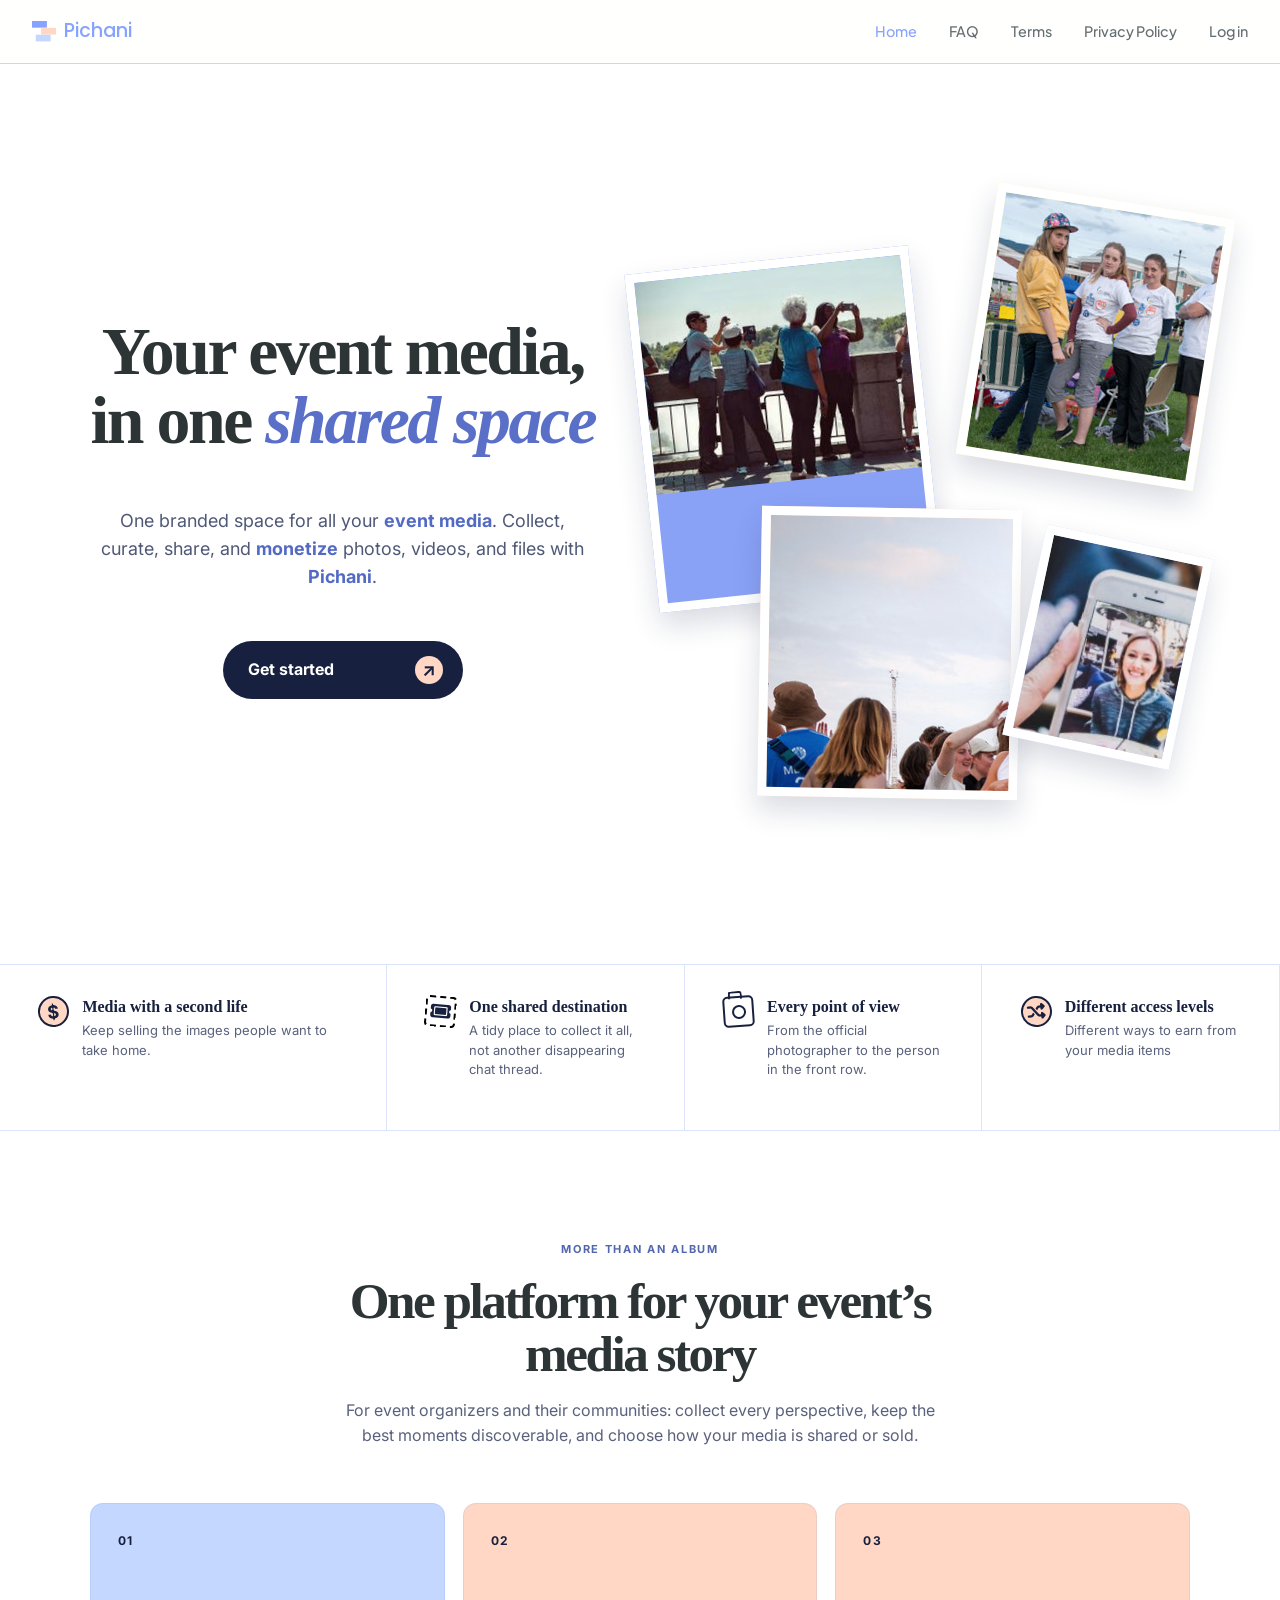
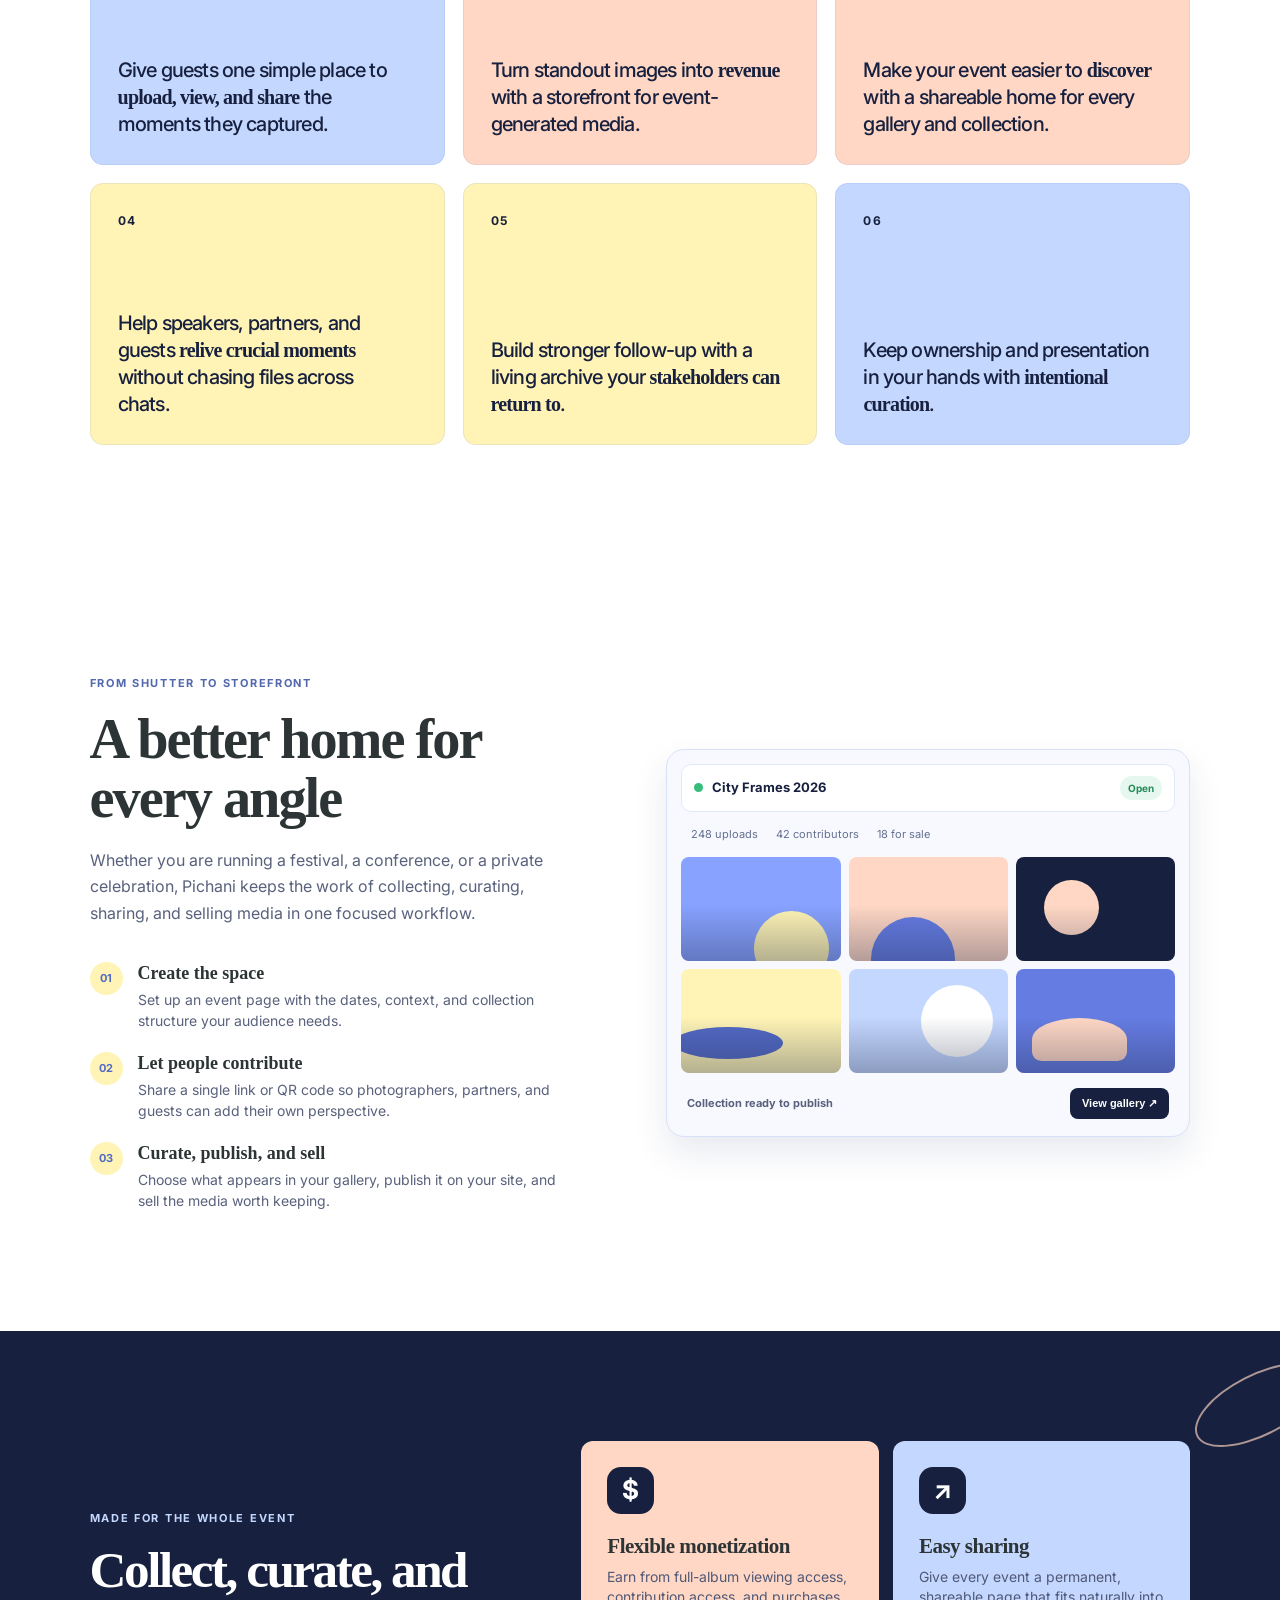
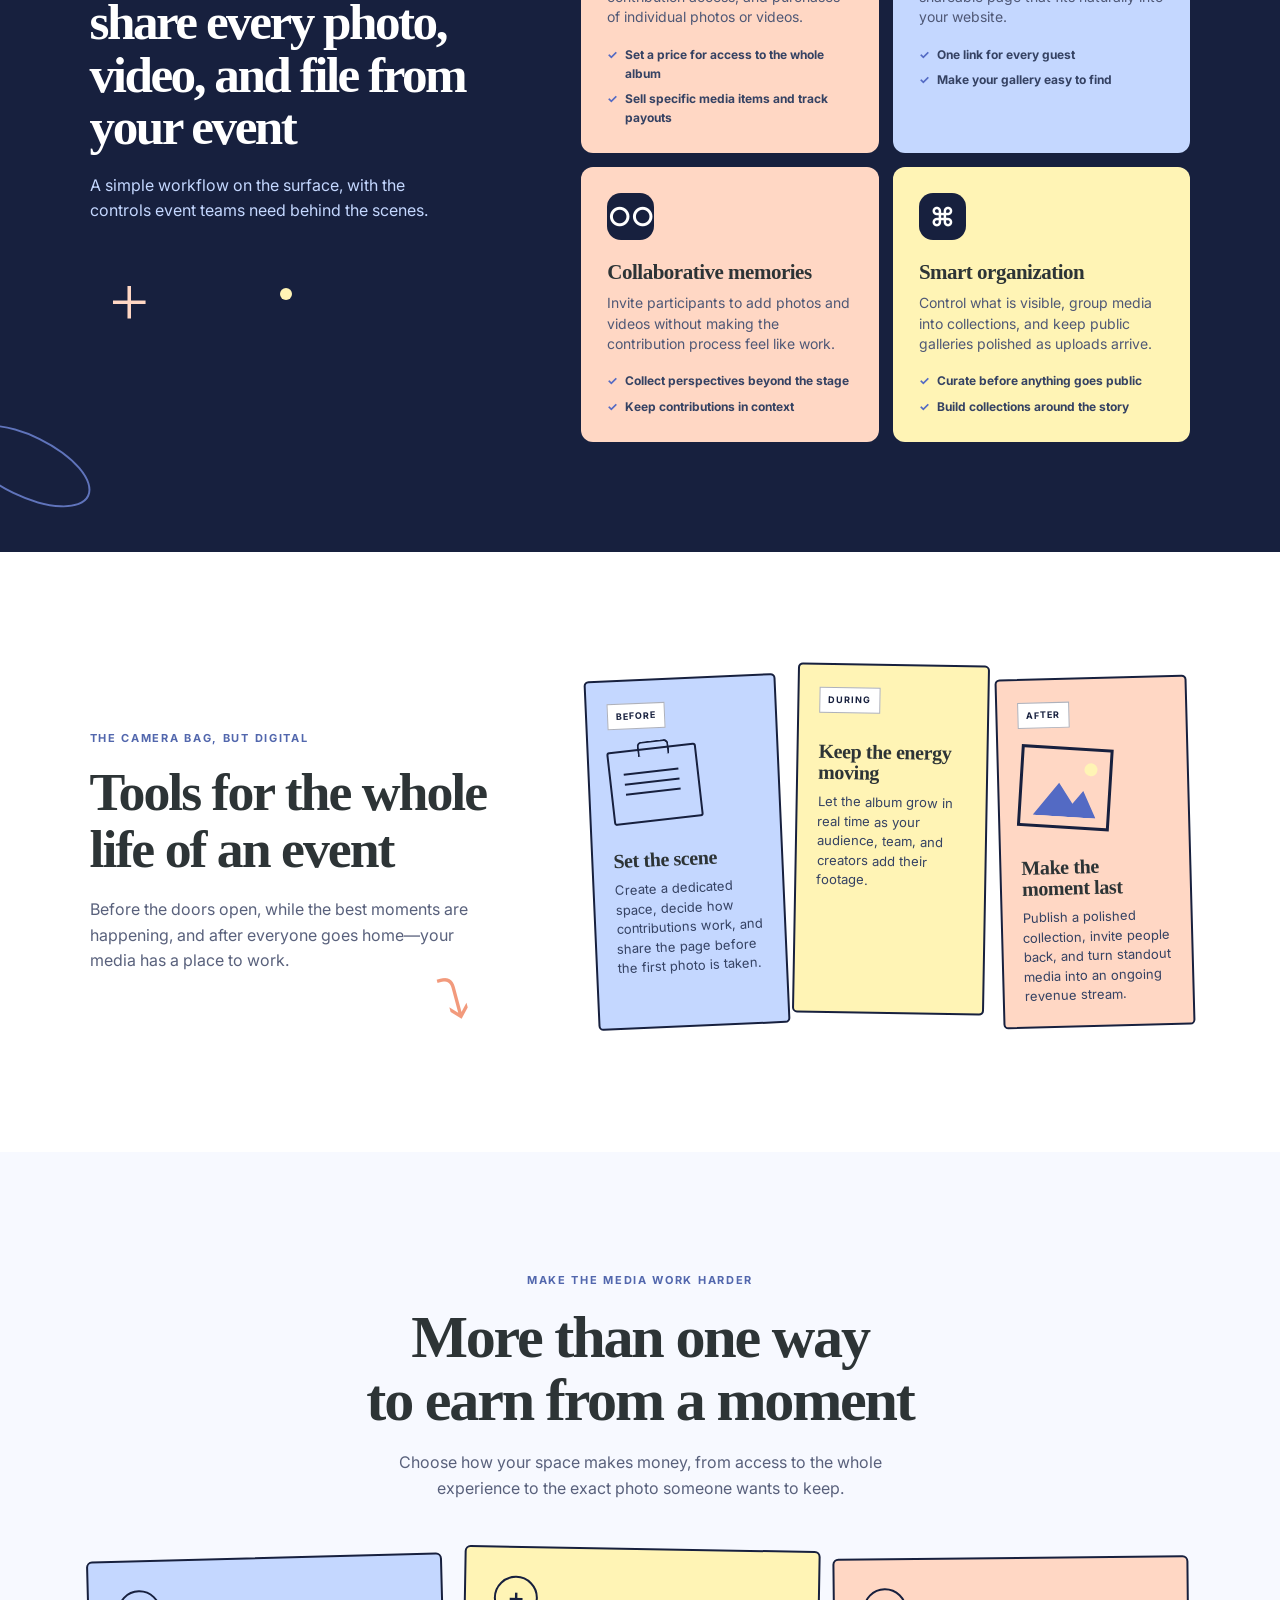
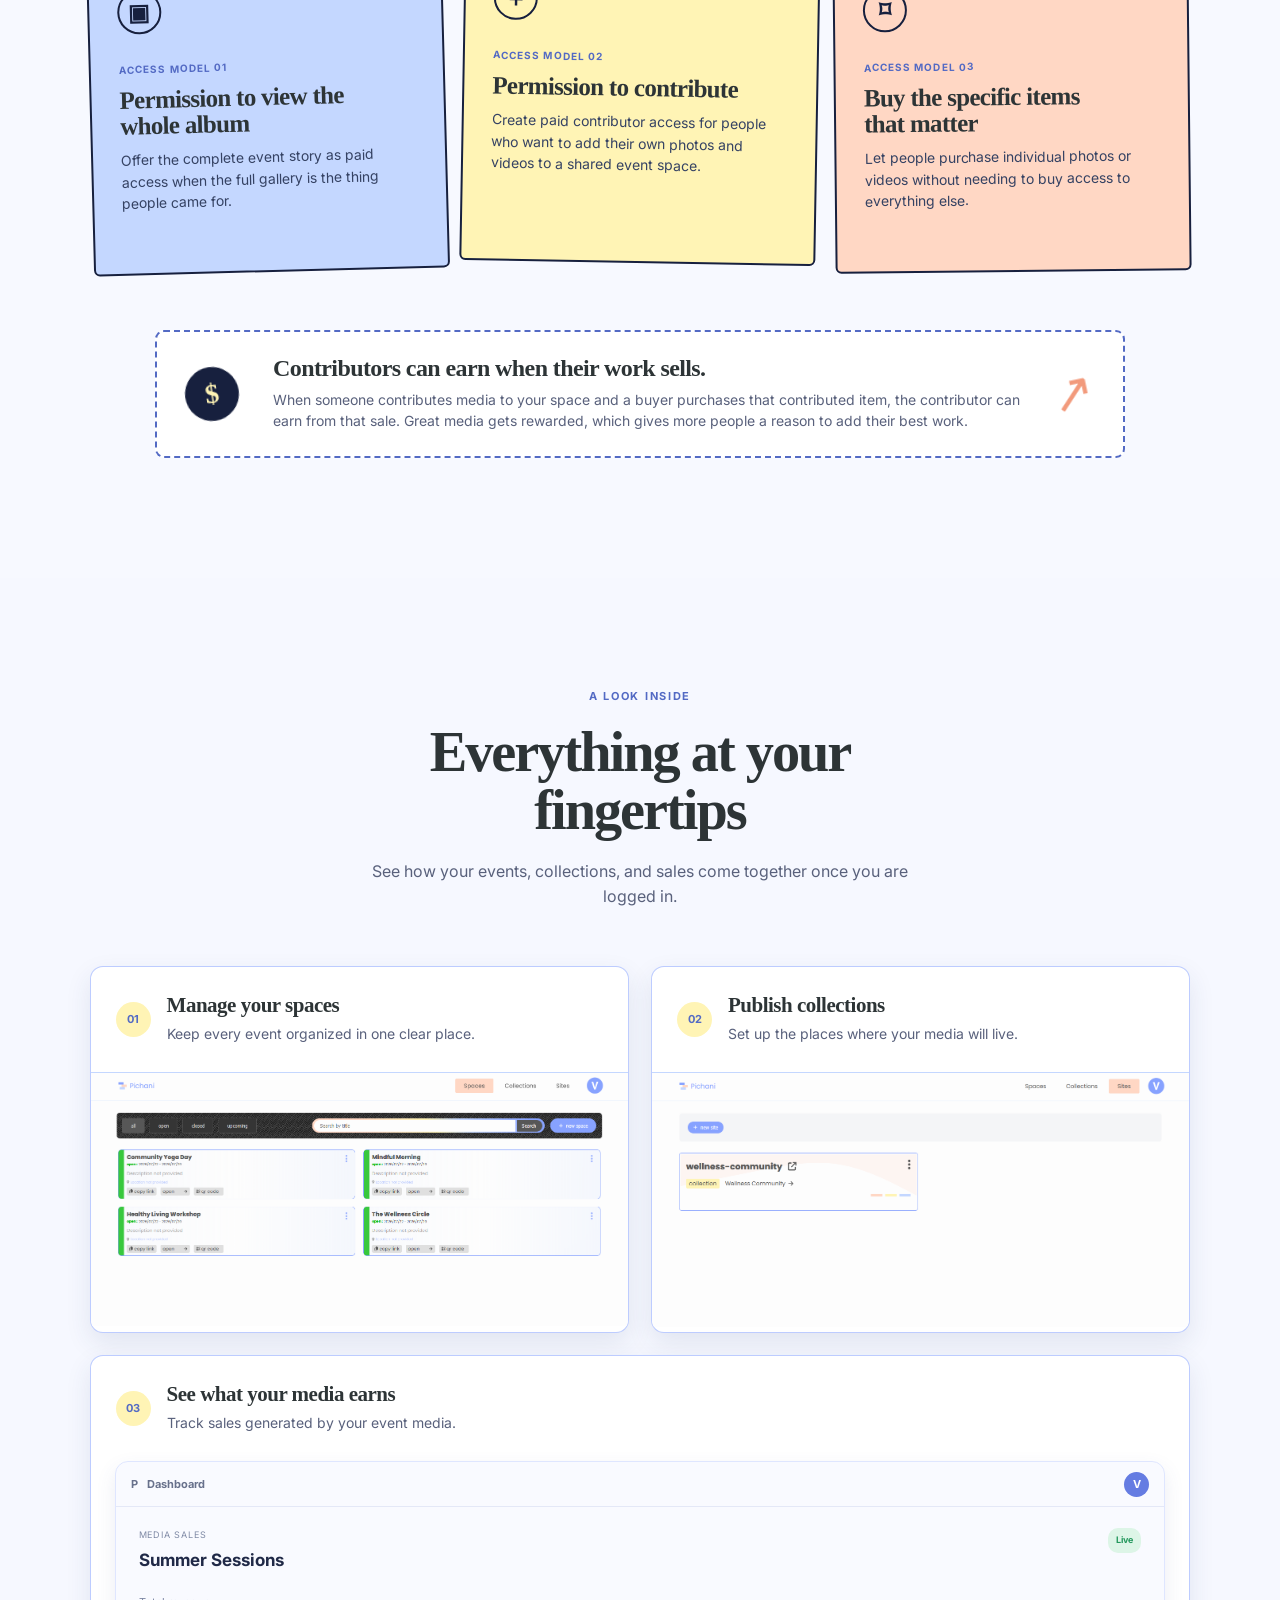
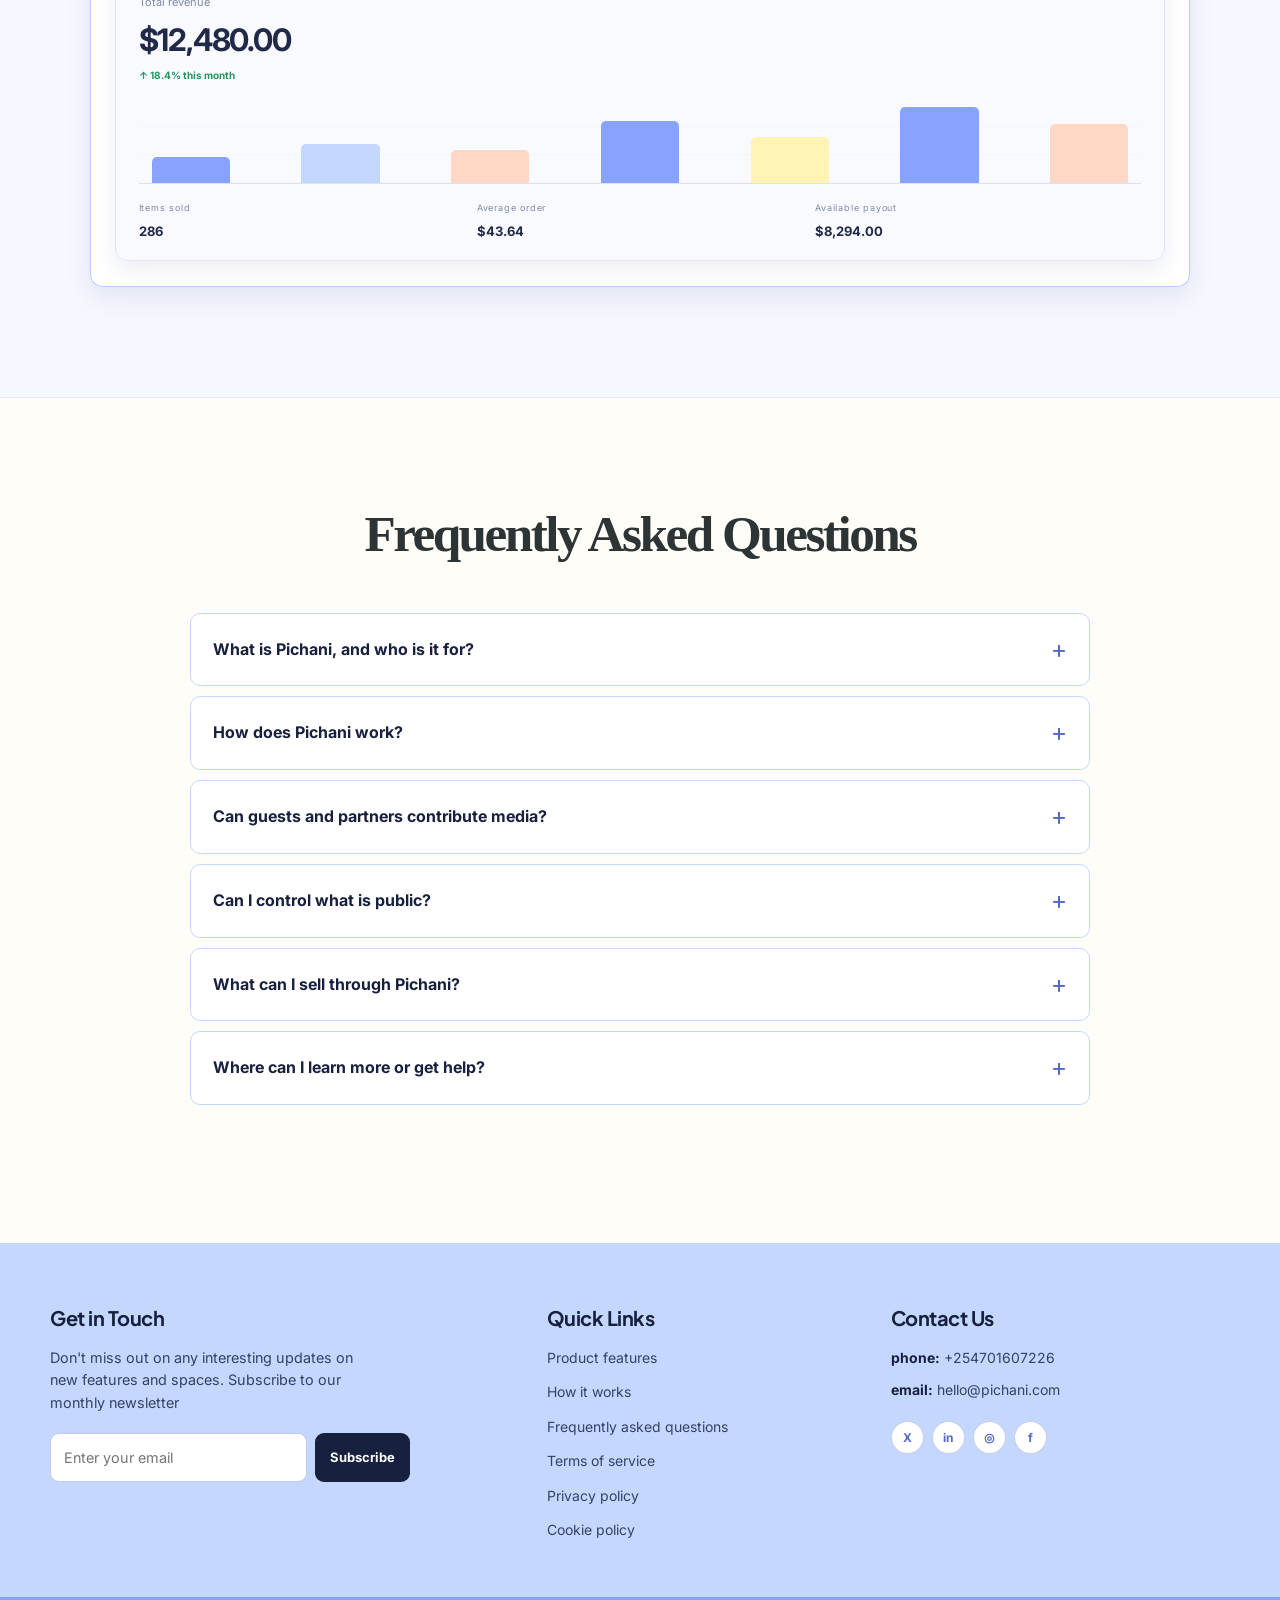
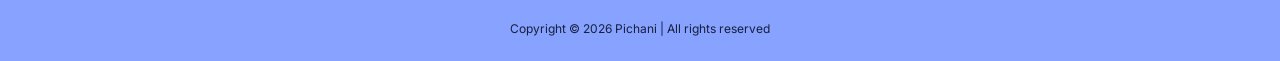
==== index.html @ 791530a2 "Update hero section a little" ====
<!doctype html>
<html lang="en">
<head>
  <meta charset="utf-8">
  <meta name="viewport" content="width=device-width, initial-scale=1">
  <meta name="description" content="Pichani helps event organizers collect, curate, share, and sell event photos, videos, and files in one branded online space.">
  <title>Pichani | Event media management for organizers</title>
  <link rel="canonical" href="https://www.pichani.com/">
  <meta property="og:type" content="website">
  <meta property="og:site_name" content="Pichani">
  <meta property="og:title" content="Pichani | Event media management for organizers">
  <meta property="og:description" content="Collect, curate, share, and sell event photos, videos, and files in one branded online space.">
  <meta property="og:url" content="https://www.pichani.com/">
  <meta property="og:image" content="https://www.pichani.com/assets/images/pichani_spaces.PNG">
  <meta name="twitter:card" content="summary_large_image">
  <meta name="twitter:title" content="Pichani | Event media management for organizers">
  <meta name="twitter:description" content="Collect, curate, share, and sell event photos, videos, and files in one branded online space.">
  <link rel="icon" type="image/svg+xml" href="/assets/svg/pichani.svg" />
  <link rel="preconnect" href="https://fonts.googleapis.com">
  <link rel="preconnect" href="https://fonts.gstatic.com" crossorigin>
  <link href="https://fonts.googleapis.com/css2?family=Inter:wght@400;500;600&family=Plus+Jakarta+Sans:wght@500;700;800&display=swap" rel="stylesheet">
  <link href="https://fonts.googleapis.com/css2?family=Poppins:wght@400;500;600;700&display=swap" rel="stylesheet">
  <link rel="stylesheet" href="https://cdnjs.cloudflare.com/ajax/libs/font-awesome/6.7.2/css/all.min.css" referrerpolicy="no-referrer">
  <link rel="stylesheet" href="assets/css/styles.css">
  <link rel="stylesheet" href="assets/css/homepage.css">
  <link rel="stylesheet" href="assets/css/footer.css">
</head>
<body id="top">
  <header>
    <div class="container nav-container">
      <a class="logo" href="index.html" aria-label="Pichani home">
        <svg id="Layer_1" data-name="Layer 1" xmlns="http://www.w3.org/2000/svg" viewBox="0 0 566.72 481.68"><defs><style>.cls-1{fill:#87a2ff;}.cls-2{fill:#ffd7c4;}.cls-3{fill:#c4d7ff;}</style></defs><rect class="cls-1" width="352.08" height="157.68"/><rect class="cls-2" x="214.64" y="162" width="352.08" height="157.68"/><rect class="cls-3" x="88.28" y="324" width="352.08" height="157.68"/></svg>
        <span class="logo-name">Pichani</span>
      </a>
        <nav class="nav-links" id="primary-menu" aria-label="Primary navigation">
          <a href="index.html" class="active">Home</a>
          <a href="faq.html">FAQ</a>
          <a href="terms-of-service.html">Terms</a>
          <a href="privacy-policy.html">Privacy Policy</a>
          <a href="https://app.pichani.com/signin">Log in</a>
        </nav>
        <button class="menu-toggle" type="button" aria-controls="primary-menu" aria-expanded="false" aria-label="Open navigation menu"><span></span><span></span><span></span></button>
      </div>
    </header>
  <main>
    <section class="hero" aria-labelledby="hero-title">
      <div class="orb orb-one" aria-hidden="true"></div>
      <div class="orb orb-two" aria-hidden="true"></div>
      <div class="hero-copy">
        <h1 id="hero-title">Your event media, in one <em> shared space</em></h1>
        <p class="intro">
          One branded space for all your <strong>event media</strong>. Collect, curate, share, and <strong>monetize</strong> photos, videos, and files with <strong>Pichani</strong>.        </p>
        <div class="hero-actions">
          <a class="button" href="https://app.pichani.com/signin">
            Get started
            <span aria-hidden="true">↗</span>
          </a>
        </div>
      </div>

      <div class="memory-wall" aria-label="Event photos">
        <article class="photo photo-a">
          <img src="/assets/images/one.jpg" alt="People celebrating at an event">
        </article>
        <article class="photo photo-b">
          <img src="/assets/images/two.jpg" alt="Guests at an event">
        </article>
        <article class="photo photo-c">
          <img src="/assets/images/three.jpg" alt="Live event performance">
        </article>
        <article class="photo photo-d">
          <img src="/assets/images/woman.PNG" alt="Event attendee using a camera">
        </article>
      </div>
    </section>

    <section class="field-notes" aria-label="Event media field notes">
      <div class="field-note"><span class="note-icon sale-icon" aria-hidden="true">$</span><div><b>Media with a second life</b><p>Keep selling the images people want to take home.</p></div></div>
      <div class="field-note"><span class="note-icon ticket-icon" aria-hidden="true"><i class="fa-solid fa-ticket"></i></span><div><b>One shared destination</b><p>A tidy place to collect it all, not another disappearing chat thread.</p></div></div>
      <div class="field-note"><span class="note-icon camera-icon" aria-hidden="true"></span><div><b>Every point of view</b><p>From the official photographer to the person in the front row.</p></div></div>
      <div class="field-note"><span class="note-icon sale-icon" aria-hidden="true"><i class="fa-solid fa-shuffle"></i></span><div><b>Different access levels</b><p>Different ways to earn from your media items</p></div></div>
    </section>

    <section class="outcomes" id="outcomes" aria-labelledby="outcomes-title">
      <div class="section-heading">
        <p class="eyebrow">MORE THAN AN ALBUM</p>
        <h2 id="outcomes-title">One platform for your event’s<br>media story</h2>
        <p>For event organizers and their communities: collect every perspective, keep the best moments discoverable, and choose how your media is shared or sold.</p>
      </div>
      <div class="outcome-grid">
        <article class="outcome outcome-blue"><span class="number">01</span><p>Give guests one simple place to <strong>upload, view, and share</strong> the moments they captured.</p></article>
        <article class="outcome outcome-peach"><span class="number">02</span><p>Turn standout images into <strong>revenue</strong> with a storefront for event-generated media.</p></article>
        <article class="outcome outcome-peach"><span class="number">03</span><p>Make your event easier to <strong>discover</strong> with a shareable home for every gallery and collection.</p></article>
        <article class="outcome outcome-yellow"><span class="number">04</span><p>Help speakers, partners, and guests <strong>relive crucial moments</strong> without chasing files across chats.</p></article>
        <article class="outcome outcome-yellow"><span class="number">05</span><p>Build stronger follow-up with a living archive your <strong>stakeholders can return to</strong>.</p></article>
        <article class="outcome outcome-blue"><span class="number">06</span><p>Keep ownership and presentation in your hands with <strong>intentional curation</strong>.</p></article>
      </div>
    </section>

    <section class="workflow" id="workflow" aria-labelledby="workflow-title">
      <div class="workflow-copy"><p class="eyebrow">FROM SHUTTER TO STOREFRONT</p><h2 id="workflow-title">A better home for every angle</h2><p>Whether you are running a festival, a conference, or a private celebration, Pichani keeps the work of collecting, curating, sharing, and selling media in one focused workflow.</p><ol class="workflow-steps"><li><span>01</span><div><h3>Create the space</h3><p>Set up an event page with the dates, context, and collection structure your audience needs.</p></div></li><li><span>02</span><div><h3>Let people contribute</h3><p>Share a single link or QR code so photographers, partners, and guests can add their own perspective.</p></div></li><li><span>03</span><div><h3>Curate, publish, and sell</h3><p>Choose what appears in your gallery, publish it on your site, and sell the media worth keeping.</p></div></li></ol></div>
      <div class="workflow-visual" aria-label="Event media workspace preview"><div class="workspace-top"><span class="workspace-dot"></span><strong>City Frames 2026</strong><span class="workspace-status">Open</span></div><div class="workspace-meta"><span>248 uploads</span><span>42 contributors</span><span>18 for sale</span></div><div class="media-contact-sheet"><div class="media-tile tile-one"><i></i></div><div class="media-tile tile-two"><i></i></div><div class="media-tile tile-three"><i></i></div><div class="media-tile tile-four"><i></i></div><div class="media-tile tile-five"><i></i></div><div class="media-tile tile-six"><i></i></div></div><div class="workspace-footer"><span>Collection ready to publish</span><button type="button">View gallery ↗</button></div></div>
    </section>

    <section class="features" id="features" aria-labelledby="features-title">
      <div class="feature-intro">
        <p class="eyebrow">MADE FOR THE WHOLE EVENT</p>
        <h2 id="features-title">Collect, curate, and share every photo, video, and file from your event</h2>
        <p class="feature-lead">A simple workflow on the surface, with the controls event teams need behind the scenes.</p>
        <div class="feature-doodle" aria-hidden="true"><span>+</span><i></i><b></b></div>
      </div>
      <div class="feature-list">
        <article class="feature-card feature-monetize"><span class="feature-icon" aria-hidden="true">$</span><div><h3>Flexible monetization</h3><p>Earn from full-album viewing access, contribution access, and purchases of individual photos or videos.</p><ul class="feature-points"><li>Set a price for access to the whole album</li><li>Sell specific media items and track payouts</li></ul></div></article>
        <article class="feature-card"><span class="feature-icon share" aria-hidden="true">↗</span><div><h3>Easy sharing</h3><p>Give every event a permanent, shareable page that fits naturally into your website.</p><ul class="feature-points"><li>One link for every guest</li><li>Make your gallery easy to find</li></ul></div></article>
        <article class="feature-card"><span class="feature-icon together" aria-hidden="true">○○</span><div><h3>Collaborative memories</h3><p>Invite participants to add photos and videos without making the contribution process feel like work.</p><ul class="feature-points"><li>Collect perspectives beyond the stage</li><li>Keep contributions in context</li></ul></div></article>
        <article class="feature-card"><span class="feature-icon organize" aria-hidden="true">⌘</span><div><h3>Smart organization</h3><p>Control what is visible, group media into collections, and keep public galleries polished as uploads arrive.</p><ul class="feature-points"><li>Curate before anything goes public</li><li>Build collections around the story</li></ul></div></article>
      </div>
    </section>

    <section class="creator-kit" aria-labelledby="creator-kit-title">
      <div class="kit-heading"><p class="eyebrow">THE CAMERA BAG, BUT DIGITAL</p><h2 id="creator-kit-title">Tools for the whole<br>life of an event</h2><p>Before the doors open, while the best moments are happening, and after everyone goes home—your media has a place to work.</p><span class="kit-arrow" aria-hidden="true">⤵</span></div>
      <div class="kit-board"><article class="kit-card kit-pre"><span class="kit-sticker">BEFORE</span><span class="kit-art art-list" aria-hidden="true"><i></i><i></i><i></i></span><h3>Set the scene</h3><p>Create a dedicated space, decide how contributions work, and share the page before the first photo is taken.</p></article><article class="kit-card kit-live"><span class="kit-sticker">DURING</span>
        <h3>Keep the energy moving</h3><p>Let the album grow in real time as your audience, team, and creators add their footage.</p></article><article class="kit-card kit-after"><span class="kit-sticker">AFTER</span><span class="kit-art art-frame" aria-hidden="true"></span><h3>Make the moment last</h3><p>Publish a polished collection, invite people back, and turn standout media into an ongoing revenue stream.</p></article></div>
    </section>

    <section class="monetization" aria-labelledby="monetization-title">
      <div class="monetization-heading"><p class="eyebrow">MAKE THE MEDIA WORK HARDER</p><h2 id="monetization-title">More than one way<br>to earn from a moment</h2><p>Choose how your space makes money, from access to the whole experience to the exact photo someone wants to keep.</p></div>
      <div class="monetization-grid">
        <article class="earning-card album-earning"><span class="earning-mark" aria-hidden="true">▣</span><p class="earning-label">ACCESS MODEL 01</p><h3>Permission to view the whole album</h3><p>Offer the complete event story as paid access when the full gallery is the thing people came for.</p></article>
        <article class="earning-card contribute-earning"><span class="earning-mark" aria-hidden="true">＋</span><p class="earning-label">ACCESS MODEL 02</p><h3>Permission to contribute</h3><p>Create paid contributor access for people who want to add their own photos and videos to a shared event space.</p></article>
        <article class="earning-card item-earning"><span class="earning-mark" aria-hidden="true">⌑</span><p class="earning-label">ACCESS MODEL 03</p><h3>Buy the specific items that matter</h3><p>Let people purchase individual photos or videos without needing to buy access to everything else.</p></article>
      </div>
      <aside class="contributor-earnings"><span class="contributor-icon" aria-hidden="true">$</span><div><h3>Contributors can earn when their work sells.</h3><p>When someone contributes media to your space and a buyer purchases that contributed item, the contributor can earn from that sale. Great media gets rewarded, which gives more people a reason to add their best work.</p></div><span class="contributor-arrow" aria-hidden="true">↗</span></aside>
    </section>

    <section class="demos" id="demos" aria-labelledby="demos-title">
      <div class="demos-heading">
        <p class="demo-kicker">A LOOK INSIDE</p>
        <h2 id="demos-title">Everything at your fingertips</h2>
        <p>See how your events, collections, and sales come together once you are logged in.</p>
      </div>
      <div class="demo-grid">
        <article class="demo-card demo-capture desktop">
          <div class="demo-caption"><span class="demo-number">01</span><div><h3>Manage your spaces</h3><p>Keep every event organized in one clear place.</p></div></div>
          <img src="assets/images/sample/spaces-desktop.PNG" alt="Logged-in Pichani dashboard showing event spaces" loading="lazy">
        </article>
        <article class="demo-card demo-capture mobile">
          <div class="demo-caption"><span class="demo-number">01</span><div><h3>Manage your spaces</h3><p>Keep every event organized in one clear place.</p></div></div>
          <img src="assets/images/sample/spaces-mobile.PNG" alt="Logged-in Pichani dashboard showing event spaces" loading="lazy">
        </article>
        <article class="demo-card demo-capture desktop">
          <div class="demo-caption"><span class="demo-number">02</span><div><h3>Publish collections</h3><p>Set up the places where your media will live.</p></div></div>
          <img src="assets/images/sample/sites-desktop.PNG" alt="Logged-in Pichani dashboard showing sites" loading="lazy">
        </article>
        <article class="demo-card demo-capture mobile">
          <div class="demo-caption"><span class="demo-number">02</span><div><h3>Publish collections</h3><p>Set up the places where your media will live.</p></div></div>
          <img src="assets/images/sample/sites-mobile.PNG" alt="Logged-in Pichani dashboard showing sites" loading="lazy">
        </article>
        <article class="demo-card revenue-demo">
          <div class="demo-caption"><span class="demo-number">03</span><div><h3>See what your media earns</h3><p>Track sales generated by your event media.</p></div></div>
          <div class="dashboard-preview" aria-label="Sample media sales dashboard">
            <div class="dashboard-bar"><span class="dash-logo">P</span><span>Dashboard</span><span class="dash-avatar">V</span></div>
            <div class="dashboard-body">
              <div class="dashboard-title"><div><small>MEDIA SALES</small><strong>Summer Sessions</strong></div><span class="live-dot">Live</span></div>
              <div class="revenue-stat"><span>Total revenue</span><strong>$12,480.00</strong><em>↑ 18.4% this month</em></div>
              <div class="chart" aria-hidden="true"><i></i><i></i><i></i><i></i><i></i><i></i><i></i></div>
              <div class="dashboard-bottom"><div><small>Items sold</small><b>286</b></div><div><small>Average order</small><b>$43.64</b></div><div><small>Available payout</small><b>$8,294.00</b></div></div>
            </div>
          </div>
        </article>
      </div>
    </section>

    <section class="faq" id="faqs" aria-labelledby="faq-title">
      <h2 id="faq-title">Frequently Asked Questions</h2>
      <div class="home-faq-list" data-accordion>
        <details><summary>What is Pichani, and who is it for?<span>+</span></summary><p>Pichani is event media management software for organizers of events such as festivals, conferences, and private celebrations. It gives each event one branded place for photos, videos, and files.</p></details>
        <details><summary>How does Pichani work?<span>+</span></summary><p>Create an event space, share its link or QR code with contributors, then organize and curate the media that arrives. You choose what to publish and can make eligible access or individual media items available for purchase.</p></details>
        <details><summary>Can guests and partners contribute media?<span>+</span></summary><p>Yes. Organizers can invite guests, photographers, partners, and other contributors to add photos and videos to a shared event space.</p></details>
        <details><summary>Can I control what is public?<span>+</span></summary><p>Yes. Pichani lets organizers curate uploads, group media into collections, and control what is visible before publishing a gallery.</p></details>
        <details><summary>What can I sell through Pichani?<span>+</span></summary><p>Depending on the event setup, organizers can offer paid access to a full album or contributor access, and sell individual photos or videos. Contributors can earn when a media item they contributed is purchased.</p></details>
        <details><summary>Where can I learn more or get help?<span>+</span></summary><p>See the <a href="faq.html">full FAQ</a>, or contact Pichani at <a href="mailto:hello@pichani.com">hello@pichani.com</a>.</p></details>
      </div>
    </section>
  </main>
  <footer class="site-footer">
    <div class="footer-main"><div class="footer-wrap">
      <section class="footer-column"><h3>Get in Touch</h3><p class="newsletter-copy">Don't miss out on any interesting updates on new features and spaces. Subscribe to our monthly newsletter</p><form class="footer-signup" novalidate><input type="email" name="email" placeholder="Enter your email" aria-label="Email address" required><button type="submit">Subscribe</button></form><p class="footer-note" aria-live="polite"></p></section>
      <section class="footer-column"><h3>Quick Links</h3><nav class="footer-links" aria-label="Footer links"><a href="#features">Product features</a><a href="#workflow">How it works</a><a href="faq.html">Frequently asked questions</a><a href="terms-of-service.html">Terms of service</a><a href="privacy-policy.html">Privacy policy</a><a href="cookie-policy.html">Cookie policy</a></nav></section>
      <section class="footer-column"><h3>Contact Us</h3><p class="contact-line"><strong>phone:</strong> +254701607226</p><p class="contact-line"><strong>email:</strong> hello@pichani.com</p><ul class="social-links"><li><a href="https://twitter.com/pichani_app" target="_blank" rel="noopener noreferrer" aria-label="X (Twitter)">X</a></li><li><a href="https://linkedin.com/in/pichani_app" target="_blank" rel="noopener noreferrer" aria-label="LinkedIn">in</a></li><li><a href="https://instagram.com/pichani_app" target="_blank" rel="noopener noreferrer" aria-label="Instagram">◎</a></li><li><a href="https://facebook.com/pichani_app" target="_blank" rel="noopener noreferrer" aria-label="Facebook">f</a></li></ul></section>
    </div></div>
    <div class="footer-bottom"><div class="footer-bottom-wrap"><p>Copyright © 2026 Pichani <span aria-hidden="true">|</span> All rights reserved</p></div></div>
  </footer>
  <script src="assets/js/homepage.js"></script>
  <script src="assets/js/footer.js"></script>
  <script src="assets/js/menu.js"></script>
  <script type="application/ld+json">
  {
    "@context": "https://schema.org",
    "@type": "SoftwareApplication",
    "name": "Pichani",
    "url": "https://www.pichani.com/",
    "applicationCategory": "BusinessApplication",
    "operatingSystem": "Web",
    "description": "Event media management software for organizers to collect, curate, share, and sell event photos, videos, and files in a branded online space.",
    "audience": { "@type": "Audience", "audienceType": "Event organizers" },
    "featureList": "Event media collection, contributor uploads, media curation, shareable galleries, media sales"
  }
  </script>
</body>
</html>
---- assets/css/styles.css ----
:root {
    --primary: #87a2ff;
    --secondary: #c4d7ff;
    --accent: #ffd7c4;
    --warning: #fff4b5;
    --bg-light: #f8faff;
    --text-main: #2d3436;
    --text-muted: #636e72;
    --white: #ffffff;
    --shadow: 0 4px 20px rgba(135, 162, 255, 0.1);
    --border-radius: 12px;
    --transition: all 0.3s cubic-bezier(0.4, 0, 0.2, 1);
}

* {
    margin: 0;
    padding: 0;
    box-sizing: border-box;
    -webkit-font-smoothing: antialiased;
}

body {
    font-family: 'Inter', -apple-system, BlinkMacSystemFont, "Segoe UI", Roboto, sans-serif;
    background-color: var(--bg-light);
    color: var(--text-main);
    line-height: 1.6;
    overflow-x: hidden;
}

h1, h2, h3, h4 {
    font-family: 'Plus Jakarta Sans', sans-serif;
    font-weight: 700;
    color: var(--text-main);
    margin-bottom: 1rem;
}

a {
    color: var(--primary);
    text-decoration: none;
    transition: var(--transition);
}

a:hover {
    color: var(--text-main);
}

.container {
    max-width: 1300px;
    margin: 0 auto;
    padding: 0 2rem;
}

/* Layout Shell */
header {
    background: rgba(255, 255, 255, 0.8);
    backdrop-filter: blur(10px);
    border-bottom: 1px solid var(--secondary);
    position: sticky;
    top: 0;
    z-index: 100;
    padding: 1rem 0;
    display: flex;
    justify-content: space-between;
    width: 100%;
    position: relative;

}

.nav-container {
    display: flex;
    justify-content: space-between;
    align-items: center;
    width: 100%;
}

.logo {
    font-family: 'Plus Jakarta Sans', sans-serif;
    font-weight: 800;
    font-size: 1.5rem;
    color: var(--primary);
    display: flex;
    align-items: center;
    gap: 0.5rem;
}

.logo-name {
    font-family: 'Poppins', sans-serif;
    font-weight: 500;
    font-size: 1.2rem;
}

.logo svg {
    display: block;
    width: 24px;
    height: 24px;
    height: auto;
    flex-shrink: 0;
}

.container.nav-container .nav-links {
    display: flex;
    gap: 2rem;
}

.container.nav-container .nav-links a {
    font-weight: 500 !important;
    font-size: 0.9rem;
    color: var(--text-muted);
    font-family: 'Plus Jakarta Sans', sans-serif;
    text-decoration: none;
}

.container.nav-container .nav-links a.active {
    color: var(--primary);
}

/* Page Hero */
.hero {
    padding: 4rem 0 2rem;
    text-align: center;
}

.hero h1 {
    font-size: 2.5rem;
    margin-bottom: 0.5rem;
}

.badge {
    background: var(--warning);
    padding: 0.4rem 1rem;
    border-radius: 100px;
    font-size: 0.8rem;
    font-weight: 600;
    display: inline-block;
    margin-bottom: 1.5rem;
}

/* Policy Content Grid */
.policy-layout {
    display: grid;
    grid-template-columns: 280px 1fr;
    gap: 4rem;
    padding: 2rem 0 5rem;
}

aside {
    position: sticky;
    top: 100px;
    height: fit-content;
}

.toc-card {
    background: var(--white);
    padding: 1.5rem;
    border-radius: var(--border-radius);
    border: 1px solid var(--secondary);
    box-shadow: var(--shadow);
}

.toc-card h3 {
    font-size: 0.9rem;
    text-transform: uppercase;
    letter-spacing: 0.05em;
    color: var(--text-muted);
    margin-bottom: 1.2rem;
}

.toc-list {
    list-style: none;
}

.toc-list li {
    margin-bottom: 0.8rem;
}

.toc-list a {
    color: var(--text-muted);
    font-size: 0.95rem;
    display: block;
}

.toc-list a:hover, .toc-list a.active {
    color: var(--primary);
    transform: translateX(5px);
}

/* Main Content area */
article.content {
    background: var(--white);
    padding: 3rem;
    border-radius: var(--border-radius);
    border: 1px solid var(--secondary);
    box-shadow: var(--shadow);
}

.content h2 {
    margin-top: 2.5rem;
    font-size: 1.6rem;
    border-bottom: 2px solid var(--secondary);
    padding-bottom: 0.5rem;
    display: inline-block;
}

.content h2:first-child {
    margin-top: 0;
}

.content p, .content li {
    margin-bottom: 1.2rem;
    color: var(--text-main);
}

.content ul {
    margin-left: 1.5rem;
    margin-bottom: 1.5rem;
}

/* FAQ page */
.faq-content section + section { margin-top: 3rem; }
.faq-content h2 { margin-top: 0; }
.faq-content details { border: 1px solid var(--secondary); border-radius: 10px; margin: .85rem 0; overflow: hidden; transition: var(--transition); }
.faq-content details[open] { border-color: var(--primary); box-shadow: var(--shadow); }
.faq-content summary { cursor: pointer; list-style: none; padding: 1.1rem 1.25rem; display: flex; gap: 1rem; align-items: center; justify-content: space-between; font-weight: 600; color: var(--text-main); }
.faq-content summary::-webkit-details-marker { display: none; }
.faq-content summary span { color: var(--primary); font-size: 1.5rem; font-weight: 400; line-height: 1; transition: transform .2s ease; }
.faq-content details[open] summary span { transform: rotate(45deg); }
.faq-content details p { margin: 0; padding: 0 1.25rem 1.25rem; color: var(--text-muted); }

/* Hub/Index Page */
.policy-grid {
    display: grid;
    grid-template-columns: repeat(auto-fit, minmax(300px, 1fr));
    gap: 2rem;
    margin-top: 3rem;
}

.policy-card {
    background: var(--white);
    padding: 2.5rem;
    border-radius: var(--border-radius);
    border: 1px solid var(--secondary);
    box-shadow: var(--shadow);
    transition: var(--transition);
    display: flex;
    flex-direction: column;
}

.policy-card:hover {
    transform: translateY(-10px);
    border-color: var(--primary);
}

.policy-card i {
    font-size: 2rem;
    color: var(--primary);
    margin-bottom: 1.5rem;
}

.policy-card p {
    color: var(--text-muted);
    flex-grow: 1;
    margin-bottom: 1.5rem;
}

.btn {
    background: var(--primary);
    color: var(--white);
    padding: 0.8rem 1.5rem;
    border-radius: 8px;
    font-weight: 600;
    text-align: center;
    border: none;
    cursor: pointer;
    transition: var(--transition);
}

.btn:hover {
    background: var(--text-main);
    color: var(--white);
}

/* Cookie Dashboard */
.cookie-dashboard {
    background: var(--bg-light);
    border: 1px solid var(--secondary);
    border-radius: var(--border-radius);
    padding: 2rem;
    margin-top: 2rem;
}

.cookie-row {
    display: flex;
    justify-content: space-between;
    align-items: flex-start;
    padding: 1.5rem 0;
    border-bottom: 1px solid var(--secondary);
}

.cookie-row:last-child {
    border-bottom: none;
}

.cookie-info h4 {
    margin-bottom: 0.3rem;
}

.cookie-info p {
    font-size: 0.9rem;
    margin-bottom: 0;
}

/* Switch UI */
.switch {
    position: relative;
    display: inline-block;
    width: 50px;
    height: 26px;
}

.switch input {
    opacity: 0;
    width: 0;
    height: 0;
}

.slider {
    position: absolute;
    cursor: pointer;
    top: 0;
    left: 0;
    right: 0;
    bottom: 0;
    background-color: var(--secondary);
    transition: .4s;
    border-radius: 34px;
}

.slider:before {
    position: absolute;
    content: "";
    height: 18px;
    width: 18px;
    left: 4px;
    bottom: 4px;
    background-color: white;
    transition: .4s;
    border-radius: 50%;
}

input:checked + .slider {
    background-color: var(--primary);
}

input:checked + .slider:before {
    transform: translateX(24px);
}

/* Footer */
footer {
    padding: 4rem 0;
    border-top: 1px solid var(--secondary);
    text-align: center;
    color: var(--text-muted);
    font-size: 0.9rem;
}

/* Responsive */
@media (max-width: 992px) {
    .policy-layout {
        grid-template-columns: 1fr;
    }
    aside {
        display: none;
    }
    .hero h1 {
        font-size: 2rem;
    }
}

@media (max-width: 600px) {
    .container.nav-container .nav-links {
        display: none;
    }
    article.content {
        padding: 1.5rem;
    }
}

/* Mobile navigation */
.menu-toggle {
    display: none;
    width: 42px;
    height: 42px;
    padding: 10px;
    border: 1px solid var(--secondary);
    border-radius: 9px;
    background: var(--white);
    cursor: pointer;
}

.menu-toggle span {
    display: block;
    width: 20px;
    height: 2px;
    margin: 4px auto;
    border-radius: 2px;
    background: var(--primary);
}

@media (max-width: 600px) {
    .nav-container { position: relative; }
    .menu-toggle { display: block; }
    .container.nav-container .nav-links.is-open {
        position: absolute;
        top: calc(100% + 14px + 1rem);
        left: 50%;
        transform: translate(-50%, 0);
        right: 0;
        z-index: 110;
        display: flex;
        width: min(260px, calc(100vw - 4rem));
        padding: .75rem;
        flex-direction: column;
        gap: 0.5rem;
        border: 1px solid var(--secondary);
        border-radius: 12px;
        background: rgba(255, 255, 255, .98);
        box-shadow: var(--shadow);
        width: 90%;
        height: 30rem;

    }
    .container.nav-container .nav-links.is-open a {
        display: block;
        padding: .8rem 1rem;
        border-radius: 8px;
    }
    .container.nav-container .nav-links.is-open a:hover,
    .container.nav-container .nav-links.is-open a.active {
        background: var(--warning);
    }
}

/* Print Styles */
@media print {
    header, footer, aside, .btn, .hero .badge {
        display: none !important;
    }
    body {
        background: white;
    }
    .container {
        max-width: 100%;
        padding: 0;
    }
    article.content {
        box-shadow: none;
        border: none;
        padding: 0;
    }
}
---- assets/css/homepage.css ----
:root {
    --blue:#87a2ff;
    --pale-blue:#c4d7ff;
    --peach:#ffd7c4;
    --cream:#fff4b5;
    --ink:#17203e;
    --paper:#fffdf8;
 
}

* {
	box-sizing:border-box;
}

html {
	scroll-behavior:smooth;
}

body {
	margin:0;
	color:var(--ink);
	background:var(--paper);
	font-family: 'Inter', -apple-system, BlinkMacSystemFont, "Segoe UI", Roboto, sans-serif;
}

h1,h2,h3,p {
	margin:0;
}

.home-header{
	position:absolute;
	z-index:10;
	top:0;
	left:0;
	width:100%;
	padding:22px clamp(24px,7vw,112px);
	border-bottom:1px solid rgba(135,162,255,.28);
	background:rgba(255,253,248,.68);
	backdrop-filter:blur(12px)
}

.hero {
	min-height:100vh;
    position:relative;
    overflow:hidden;
    display:grid;
    grid-template-columns:minmax(330px, .92fr) minmax(420px, 1.08fr);
    align-items:center;
    padding:42px clamp(24px,7vw,112px) 74px;
    background:linear-gradient(120deg,#fffdf8 15%,#f5f7ff 58%,#fff4b5 100%);
}

.hero-copy {
	z-index:2;
    max-width:min(90vw, 620px);
    padding-top:20px;
    display: flex;
    flex-direction: column;
    gap: 2.5rem;
    align-items: center;
}

.brand-mark {
	width:30px;
    height:30px;
    border-radius:10px;
    background:var(--blue);
    display:flex;
    align-items:end;
    justify-content:center;
    gap:3px;
    padding:6px;
    transform:rotate(-8deg);
}

.brand-mark i {
	display:block;
    width:4px;
    border-radius:10px;
    background:white;
}

.brand-mark i:nth-child(1){
    height:8px;
}

.brand-mark i:nth-child(2){
    height:14px;
}

.brand-mark i:nth-child(3){
    height:10px;
}

.eyebrow {
	color:#5267ad;
    font-size:11px;
    font-weight:700;
    letter-spacing:1.7px;
    margin-bottom:17px;
}

.hero h1,.section-heading h2,.feature-intro h2,.faq h2 {
	font-family:Fraunces,Georgia,serif;
    letter-spacing:-2.5px;
    line-height:1.02;
}

.hero h1 {
	font-size:clamp(48px,5.3vw,78px);
}

.hero h1 em {
	font-weight:600;
	color:#596fc8;
}

.intro {
	max-width:510px;
    margin-top:28px;
    font-size:18px;
    line-height:1.55;
    color:#4f5876;
}

.intro strong {
	color:#536ac4;
}

.intro b {
	color:var(--ink);
	font-weight:700;
}

.button {
	display:inline-flex;
    align-items:center;
    gap:24px;
    margin-top:38px;
    padding:15px 20px 15px 25px;
    border-radius:100px;
    color:#fff;
    background:var(--ink);
    font-weight:700;
    transition:transform 0.2s,background .2s;
	min-width: min(15rem, 80vw);
	justify-content: space-between;
}

.button span {
	display:grid;
	place-items:center;
	width:28px;
	height:28px;
	border-radius:50%;
	background:var(--peach);
	color:var(--ink);
	font-size:18px;
}

.button:hover {
	transform:translateY(-3px);
	background:#536ac4;
}

.memory-wall {
	width:min(700px,49vw);
	height:610px;
	position:relative;
	justify-self:end;
	margin-right:-45px;
	transform:rotate(2deg);
}

.photo {
	position:absolute;
	overflow:hidden;
	box-shadow:0 17px 34px rgba(42,55,106,.18);
	border:9px solid white;
	transition:transform .35s;
}

.photo:hover{
    transform:translateY(-9px) rotate(-2deg)!important;
}

.photo-a{
	width:285px;
	height:340px;
	left:5%;
	top:71px;
	background:#87a2ff;
	transform:rotate(-8deg);
}

.photo-b{
	width:240px;
	height:275px;
	right:4%;
	top:0;
	background:#fff4b5;
	transform:rotate(7deg);
}

.photo-c{
	width:260px;
	height:290px;
	left:25%;
	bottom:4px;
	background:#ffd7c4;
	transform:rotate(-1deg);
}

.photo-d{
	width:170px;
	height:215px;
	right:6%;
	bottom:55px;
	background:#c4d7ff;
	transform:rotate(10deg);
}

.sun {
	position:absolute;
	right:25px;
	top:25px;
	width:55px;
	height:55px;
	border-radius:50%;
	background:#fff4b5;
}

.mountain{
	position:absolute;
	bottom:-35px;
	width:220px;
	height:240px;
	background:#596fc8;
	clip-path:polygon(50% 0,100% 100%,0 100%);
}

.mountain-a{
    left:-50px;
}

.mountain-b{
	right:-90px;
	height:190px;
	background:#17203e;
}

.flower{
	position:absolute;
	font-size:110px;
	color:#ff907f;
}

.flower-a{
	left:25px;
	top:20px;
}

.flower-b{
	right:-22px;
	bottom:5px;
	color:#ffbc98;
}

.flower-c{
	left:68px;
	bottom:-35px;
	color:#87a2ff;
}

.face{
	position:absolute;
	top:67px;
	left:64px;
	width:118px;
	height:137px;
	border-radius:47% 47% 44% 44%;
	background:#b86655;
}

.hair{
	position:absolute;
	top:29px;
	left:43px;
	width:164px;
	height:125px;
	border-radius:48% 52% 30% 28%;
	background:#17203e;
}

.neck{
	position:absolute;
	bottom:-30px;
	left:77px;
	width:110px;
	height:130px;
	border-radius:50%;
	background:#596fc8;
}

.balloon{
	position:absolute;
	width:68px;
	height:83px;
	border-radius:50%;
	background:#596fc8;
}

.balloon:after{
	content:"";
	position:absolute;
	bottom:-41px;
	left:33px;
	width:1px;
	height:43px;
	background:#17203e;
}

.balloon-a{
	left:12px;
	top:29px;
	background:#ff9988;
}

.balloon-b{
	right:7px;
	top:6px;
	background:#fff4b5;
}

.balloon-c{
	left:50px;
	bottom:5px;
	background:#87a2ff;
}

.note-top{
	right:0;
	top:245px;
	transform:rotate(-4deg);
}

.note-top span{
    color:#ff9988;
}

.note-bottom{
	left:0;
	bottom:105px;
	transform:rotate(-5deg);
}

.orb{
	position:absolute;
	border-radius:50%;
	filter:blur(2px)
}

.orb-one{
	width:190px;
	height:190px;
	left:-88px;
	bottom:40px;
	background:var(--peach)
}

.orb-two{
	width:70px;
	height:70px;
	right:11%;
	top:15%;
	background:var(--cream)
}

.scroll-cue{
	position:absolute;
	bottom:27px;
	left:clamp(24px,7vw,112px);
	display:flex;
	gap:10px;
	align-items:center;
	font-size:11px;
	font-weight:700;
	text-transform:uppercase;
	letter-spacing:1.5px;
}

.scroll-cue span{
	width:28px;
	height:1px;
	background:var(--ink)
}

.outcomes {
	padding:125px clamp(24px,7vw,112px);
	background:#fff;
}

.section-heading {
	text-align:center;
	margin-bottom:56px;
}

.section-heading h2,.feature-intro h2,.faq h2{
	font-size:clamp(37px,4vw,56px)
}

.outcome-grid{
	display:grid;
	grid-template-columns:repeat(3,1fr);
	max-width:1180px;
	margin:auto;
	gap:18px;
}

.outcome{
	min-height:240px;
	border-radius:20px;
	padding:27px;
	position:relative;
	overflow:hidden;
	display:flex;
	flex-direction:column;
	justify-content:space-between;
}

.outcome p{
	max-width:290px;
	font-size:22px;
	line-height:1.22;
	letter-spacing:-.8px;
	font-weight:500;
}

.outcome strong{
	font-family:Fraunces,serif;
	font-weight:700;
}

.number{
	font-size:12px;
	font-weight:700;
	letter-spacing:1.2px;
}

.outcome-blue{
	background:var(--pale-blue)
}

.outcome-yellow{
	background:var(--cream)
}

.outcome-peach{
	background:var(--peach)
}

.outcome-lilac{
	background:#d9dcff;
}

.outcome-monetize{
	background:var(--peach);
	grid-column:2;
}

.features{
	background:var(--ink);
	padding:120px clamp(24px,7vw,112px);
	display:grid;
	grid-template-columns:.78fr 1.22fr;
	gap:8vw;
	align-items:center;
}

.feature-intro{
	color:#fff;
	position:relative;
}

.feature-intro .eyebrow{
	color:var(--pale-blue)
}

.feature-intro h2{
	color:#fff;
}

.feature-doodle{
	height:110px;
	position:relative;
	margin:40px 0 0 20px;
}

.feature-doodle span{
	font:70px Fraunces;
	color:var(--peach)
}

.feature-doodle i{
	position:absolute;
	width:130px;
	height:48px;
	border-bottom:px solid var(--blue);
	border-radius:50%;
	transform:rotate(-16deg);
	left:38px;
	top:39px;
}

.feature-doodle b{
	position:absolute;
	width:12px;
	height:12px;
	border-radius:50%;
	background:var(--cream);
	left:170px;
	top:25px;
}

.feature-list{
	display:grid;
	grid-template-columns:1fr 1fr;
	gap:14px;
}

.feature-card{
	min-height:210px;
	border-radius:17px;
	padding:26px;
	background:#fff;
	display:flex;
	flex-direction:column;
}

.feature-card:nth-child(2){
	background:var(--pale-blue)
}

.feature-card:nth-child(3){
	background:var(--peach)
}

.feature-card:nth-child(4){
	background:var(--cream)
}

.feature-monetize{
	background:var(--blue)
}

.feature-icon{
	display:grid;
	place-items:center;
	width:47px;
	height:47px;
	border-radius:14px;
	background:var(--ink);
	color:#fff;
	font-size:26px;
	font-weight:700;
}

.feature-card h3{
	font:700 21px/1.1 Fraunces,serif;
	letter-spacing:-.5px;
	margin:21px 0 9px;
}

.feature-card p{
	font-size:14px;
	line-height:1.45;
	color:#4f5876;
}

.faq{
	text-align:center;
	padding:110px 24px 128px;
	background:linear-gradient(110deg,#fffdf8,#f3f5ff)
}

.faq .eyebrow{
	margin-bottom:18px;
}

.demos{
	padding:120px clamp(24px,7vw,112px);
	background:linear-gradient(135deg,#f2f5ff,#fffdf8 52%,#fff4b5)
}

.demos-heading{
	max-width:590px;
	margin:0 auto 58px;
	text-align:center;
}

.demo-kicker{
	color:#536ac4;
	font-size:11px;
	font-weight:700;
	letter-spacing:1.7px;
	margin-bottom:17px;
}

.demos-heading h2{
	font:700 clamp(38px,4.4vw,58px)/1.04 Fraunces,Georgia,serif;
	letter-spacing:-2px;
}

.demos-heading>p:last-child{
	margin-top:19px;
	color:#59617c;
	line-height:1.55;
}

.demo-grid{
	max-width:1180px;
	margin:auto;
	display:grid;
	grid-template-columns:repeat(2,1fr);
	gap:22px;
}

.demo-card{
	overflow:hidden;
	border:1px solid rgba(135,162,255,.55);
	border-radius:20px;
	background:#fff;
	box-shadow:0 15px 36px rgba(67,82,150,.13)
}

.demo-card:last-child{
	grid-column:1/-1;
}

.demo-caption{
	min-height:105px;
	padding:23px 25px;
	display:flex;
	gap:16px;
	align-items:center;
}

.demo-number{
	display:grid;
	place-items:center;
	flex:0 0 auto;
	width:35px;
	height:35px;
	border-radius:50%;
	background:var(--cream);
	font-size:11px;
	font-weight:700;
	color:#536ac4;
}

.demo-caption h3{
	font:700 21px/1.1 Fraunces,Georgia,serif;
	letter-spacing:-.5px;
}

.demo-caption p{
	margin-top:6px;
	font-size:14px;
	color:#59617c;
}

.demo-capture img{
	display:block;
	width:100%;
	height:260px;
	object-fit:contain;
	object-position:top;
	border-top:1px solid var(--pale-blue);
}

.demo-capture.mobile img {
	height: 600px;
}

.revenue-demo{
	background:#fff;
}

.dashboard-preview{
	margin:0 24px 25px;
	overflow:hidden;
	border:1px solid #dfe6ff;
	border-radius:13px;
	background:#f9faff;
	color:#202947;
	box-shadow:0 8px 20px rgba(67,82,150,.1)
}

.dashboard-bar{
	height:45px;
	padding:0 15px;
	display:flex;
	align-items:center;
	gap:9px;
	border-bottom:1px solid #e4e8f7;
	font-size:11px;
	font-weight:700;
	color:#68718c;
}

.dash-avatar{
	margin-left:auto;
	display:grid;
	place-items:center;
	width:25px;
	height:25px;
	border-radius:50%;
	color:#fff;
	background:#657ce2;
}

.dashboard-body{
	padding:21px 23px 19px;
}

.dashboard-title{
	display:flex;
	justify-content:space-between;
	align-items:start;
}

.dashboard-title small,.dashboard-bottom small{
	display:block;
	font-size:9px;
	letter-spacing:.8px;
	color:#7f89a5;
}

.dashboard-title strong{
	display:block;
	margin-top:4px;
	font-size:17px;
}

.live-dot{
	padding:5px 8px;
	border-radius:10px;
	background:#ddf5e7;
	color:#24985d;
	font-size:9px;
	font-weight:700;
}

.revenue-stat{
	margin-top:20px;
	display:grid;
	gap:3px;
}

.revenue-stat span{
	font-size:11px;
	color:#7f89a5;
}

.revenue-stat strong{
	font-size:31px;
	letter-spacing:-1.2px;
}

.revenue-stat em{
	font-size:10px;
	font-style:normal;
	font-weight:700;
	color:#24985d;
}

.chart{
	height:85px;
	margin:16px 0 17px;
	padding:0 13px;
	display:flex;
	align-items:end;
	justify-content:space-between;
	border-bottom:1px solid #dce2f4;
	background:repeating-linear-gradient(to bottom,transparent 0,transparent 27px,#edf0f8 28px)
}

.chart i{
	width:8%;
	border-radius:5px 5px 0 0;
	background:var(--blue)
}

.chart i:nth-child(1){
	height:31%
}

.chart i:nth-child(2){
	height:47%;
	background:var(--pale-blue)
}

.chart i:nth-child(3){
	height:39%;
	background:var(--peach)
}

.chart i:nth-child(4){
	height:74%;
	background:var(--blue)
}

.chart i:nth-child(5){
	height:55%;
	background:var(--cream)
}

.chart i:nth-child(6){
	height:91%;
	background:var(--blue)
}

.chart i:nth-child(7){
	height:70%;
	background:var(--peach)
}

.dashboard-bottom{
	display:grid;
	grid-template-columns:repeat(3,1fr);
	gap:12px;
}

.dashboard-bottom b{
	display:block;
	margin-top:5px;
	font-size:13px;
}

.home-faq-list{
	max-width:900px;
	margin:52px auto 0;
	text-align:left;
}

.home-faq-list details{
	background:#fff;
	border:1px solid var(--pale-blue);
	border-radius:14px;
	margin:10px 0;
	box-shadow:0 4px 18px rgba(135,162,255,.1)
}

.home-faq-list summary{
	list-style:none;
	cursor:pointer;
	display:flex;
	align-items:center;
	justify-content:space-between;
	gap:20px;
	padding:19px 22px;
	font-weight:700;
	line-height:1.35;
}

.home-faq-list summary::-webkit-details-marker{
	display:none;
}

.home-faq-list summary span{
	flex:0 0 auto;
	font-size:25px;
	font-weight:400;
	color:#536ac4;
	transition:transform .2s;
}

.home-faq-list details[open] summary span{
	transform:rotate(45deg)
}

.home-faq-list details p{
	padding:0 22px 21px;
	line-height:1.6;
	color:#4f5876;
}

@media(max-width:850px){
    .hero{
		display: flex;
		flex-direction: column;
		align-items: center;
        min-height:auto;
        padding-bottom:100px;
    }

    .memory-wall{
		display: none;
    }

    .photo-a{
        width:220px;
        height:275px;
    }

    .photo-b{
        width:195px;
        height:230px;
    }

    .photo-c{
        width:210px;
        height:235px;
    }

    .photo-d{
        width:140px;
        height:180px;
    }

    .outcome-grid{
        grid-template-columns:1fr 1fr;
    }

    .outcome-monetize{
        grid-column:auto;
    }

    .features{
        grid-template-columns:1fr;
    }

    .feature-doodle{
        display:none;
    }

    .feature-intro{
        margin-bottom:12px;
    }

    .demo-grid{
        grid-template-columns:1fr;
    }

    .demo-card:last-child{
        grid-column:auto;
    }
}

@media(max-width:620px){
    .home-header{
        padding:17px 22px;
    }

    .hero{
        padding:105px 22px 80px;
    }

    .hero h1{
        font-size:47px;
    }

    .intro{
        font-size:16px;
    }

    .memory-wall{
        height:365px;
        margin-top:45px;
    }

    .photo{
        border-width:6px;
    }

    .photo-a{
        width:165px;
        height:210px;
        top:50px;
    }

    .photo-b{
        width:145px;
        height:178px;
    }

    .photo-c{
        width:166px;
        height:190px;
    }

    .photo-d{
        width:108px;
        height:135px;
        bottom:23px;
    }

    .note-top{
        top:165px;
    }

    .note-bottom{
        bottom:55px;
    }

    .outcomes,.features,.demos{
        padding:82px 22px;
    }

    .outcome-grid,.feature-list{
        grid-template-columns:1fr;
    }

    .outcome{
        min-height:185px;
    }

    .outcome p{
        font-size:20px;
    }

    .faq{
        padding:80px 22px;
    }

    .scroll-cue{
        left:22px;
    }

    .demo-capture img{
        height:180px;
    }

	.demo-capture.mobile img{
        height:600px;
    }

    .demo-caption{
        padding:20px;
    }

    .dashboard-preview{
        margin:0 14px 16px;
    }

    .dashboard-body{
        padding:17px;
    }

    .revenue-stat strong{
        font-size:27px;
    }

    .dashboard-bottom{
        gap:7px;
    }

    .dashboard-bottom b{
        font-size:11px;
    }

    .face{
        transform:scale(.7);
        transform-origin:top left;
        left:43px;
        top:44px;
    }

    .hair{
        transform:scale(.7);
        transform-origin:top left;
        left:28px;
        top:21px;
    }

    .neck{
        transform:scale(.7);
        transform-origin:top left;
        left:52px;
        bottom:-18px;
    }
}

/* Homepage refinement: clearer, more editorial surfaces */
.hero{
	background:#fff;
}

.hero-copy{
	align-items:flex-start;
}

.hero-copy .eyebrow{
	margin:0;
	color:#536ac4;
}

.hero-copy h1{
	max-width:680px;
}

.intro{
	max-width:560px;
	margin-top:4px;
	font-size:18px;
}

.hero-actions{
	display:flex;
	align-items:center;
	justify-content: center;
	width:100%;
	gap:24px;
	margin-top:10px;
}

.button{
	margin-top:0;
}

.text-button{
	font-size:14px;
	font-weight:700;
	color:#536ac4;
}

.text-button span{
	margin-left:6px;
}

.hero-proof{
	display:flex;
	flex-wrap:wrap;
	gap:9px;
	margin:11px 0 0;
	padding:0;
	list-style:none;
}

.hero-proof li{
	padding:6px 10px;
	border:1px solid #d8e1fa;
	border-radius:99px;
	background:#fafcff;
	font-size:12px;
	font-weight:700;
	color:#53617c;
}

.orb{
	display:none;
}

.memory-wall{
	filter:saturate(.9);
}

.photo{box-shadow:0 14px 28px rgba(26,38,80,.16);
}

.section-heading>p:last-child{max-width:620px;
	margin:18px auto 0;
	color:#59617c;
	line-height:1.55;
}

.outcomes{
	padding-top:110px;
	padding-bottom:110px;
}

.outcome{
	min-height:262px;
	border:1px solid rgba(101,121,208,.12);border-radius:13px;
}

.outcome p{
	font-size:20px;
	line-height:1.34;
}

.outcome-monetize{
	grid-column:auto;
}

.workflow{
	display:grid;
	grid-template-columns:minmax(300px,.95fr) minmax(360px,1.05fr);gap:clamp(45px,8vw,120px);align-items:center;
	padding:120px clamp(24px,7vw,112px);background:#fff;
}

.workflow-copy{
	max-width:570px;
}

.workflow h2{
	margin:0;
	font:700 clamp(38px,4.4vw,58px)/1.04 Fraunces,Georgia,serif;
	letter-spacing:-2px;
}

.workflow-copy>p:not(.eyebrow){
	margin-top:20px;
	color:#59617c;
	line-height:1.65;
}

.workflow-steps{
	display:grid;
	gap:21px;
	margin:36px 0 0;
	padding:0;
	list-style:none;
}

.workflow-steps li{
	display:flex;
	gap:15px;
}

.workflow-steps>li>span{
	display:grid;
	place-items:center;
	flex:0 0 auto;
	width:33px;
	height:33px;
	border-radius:50%;background:var(--cream);font-size:11px;
	font-weight:700;
	color:#536ac4;
}

.workflow-steps h3{
	margin:2px 0 5px;
	font:700 18px/1.1 Fraunces,Georgia,serif;
}

.workflow-steps p{
	font-size:14px;
	line-height:1.5;
	color:#59617c;
}

.workflow-visual{
	padding:14px;
	border:1px solid #d8e1fa;
	border-radius:18px;
	background:#f7f9ff;
	box-shadow:0 16px 34px rgba(34,51,112,.1);
}

.workspace-top{display:flex;
	align-items:center;
	gap:9px;
	padding:11px 12px;
	background:#fff;
	border:1px solid #e4e9f7;
	border-radius:10px;
	font-size:13px;
}

.workspace-dot{
	width:9px;
	height:9px;
	border-radius:50%;background:#36bd7b;
}

.workspace-status{
	margin-left:auto;
	padding:4px 8px;
	border-radius:99px;
	background:#e5f7ee;
	color:#268b58;
	font-size:10px;
	font-weight:700;
}

.workspace-meta{
	display:flex;
	gap:18px;
	padding:14px 10px;
	font-size:11px;
	color:#65708f;
}

.media-contact-sheet{
	display:grid;
	grid-template-columns:repeat(3,1fr);gap:8px;
}

.media-tile{
	position:relative;
	min-height:104px;
	overflow:hidden;
	border-radius:8px;
	background:#c4d7ff;
}

.media-tile:after{
	content:"";position:absolute;
	inset:0;
	background:linear-gradient(0deg,rgba(23,32,62,.32),transparent 54%);
}

.media-tile i{position:absolute;
	display:block;
	border-radius:50%}

.tile-one{background:#87a2ff;
}

.tile-one i{
	width:75px;
	height:75px;
	right:12px;
	bottom:-25px;
	background:#fff4b5;
}

.tile-two{
	background:#ffd7c4;
}

.tile-two i{
	width:84px;
	height:84px;
	left:22px;
	bottom:-40px;
	background:#657ce2;
}

.tile-three{
	background:#17203e;
}

.tile-three i{
	width:55px;
	height:55px;
	left:28px;
	top:23px;
	background:#ffd7c4;
}

.tile-four{
	background:#fff4b5;
}

.tile-four i{
	width:110px;
	height:32px;
	left:-8px;
	bottom:14px;
	border-radius:100%;background:#536ac4;
}

.tile-five{
	background:#c4d7ff;
}

.tile-five i{
	width:72px;
	height:72px;
	right:15px;
	top:16px;
	background:#fff;
}

.tile-six{
	background:#657ce2;
}

.tile-six i{
	width:95px;
	height:43px;
	left:16px;
	bottom:12px;
	border-radius:80% 80% 15px 15px;
	background:#ffd7c4;
}

.workspace-footer{
	display:flex;
	align-items:center;
	justify-content:space-between;
	gap:15px;
	padding:15px 6px 3px;
	font-size:11px;
	font-weight:700;
	color:#59617c;
}

.workspace-footer button{
	padding:9px 12px;
	border:0;
	border-radius:8px;
	background:#17203e;
	color:#fff;
	font:700 11px "DM Sans",sans-serif;
}

.features{
	padding-top:110px;
	padding-bottom:110px;
	background:#17203e;
}

.feature-lead{
	max-width:360px;
	margin-top:20px;
	color:#c4d7ff;
	line-height:1.55;
}

.feature-card{
	min-height:225px;
	border-radius:12px;
}

.feature-monetize{
	background:#ffd7c4;
}

.demos{
	background:#f6f8ff;
	padding-top:110px;
	padding-bottom:110px;
}

.demo-card{
	border-radius:13px;
	box-shadow:0 10px 26px rgba(42,55,106,.1);
}

.faq{background:#fffdf8;
	border-top:1px solid #e4e9f7;
}

.home-faq-list details{
	box-shadow:none;
	border-radius:10px;
}

.home-faq-list details[open]{
	border-color:#87a2ff;
	box-shadow:0 8px 18px rgba(42,55,106,.08);
}

@media(max-width:850px){
    .workflow{
	grid-template-columns:1fr;
	padding-top:90px;
	padding-bottom:90px;
}

.workflow-copy{
	max-width:650px;
}

.workflow-visual{
	max-width:640px;
	width:100%}

.hero-copy{align-items:center;
	text-align:center;
}

.hero-actions{
	justify-content:center;
}

.hero-proof{
	justify-content:center;
}}
@media(max-width:620px){
    .hero{
	min-height:auto;
	background:#fff;
	padding-top:115px;
}

.hero-actions{
	flex-direction:column;
	gap:16px;
}

.hero-proof{
	gap:7px;
}

.intro{
	font-size:16px;
}

.workflow{
	padding:78px 22px;
}

.workflow h2{
	font-size:39px;
}

.media-tile{
	min-height:78px;
}

.workspace-meta{
	gap:10px;
	font-size:10px;
}

.workspace-footer{
	align-items:flex-start;
	flex-direction:column;
}

.outcomes,.features,.demos{
	padding-top:82px;
	padding-bottom:82px;
}

.section-heading h2{
	font-size:40px;
}}

/* Hand-drawn field-note details */
.hero-doodle{
	position:absolute;
	z-index:1;
	color:#536ac4;
	pointer-events:none;
}

.doodle-star{
	top:19%;right:46%;font-size:34px;
	transform:rotate(-12deg);
}

.doodle-arrow{right:7%;bottom:14%;font:54px/1 cursive;
	color:#f29a7c;
	transform:rotate(13deg);
}

.doodle-camera{right:7%;top:18%;width:55px;
	height:38px;
	border:3px solid #17203e;
	border-radius:7px;
	transform:rotate(8deg);
}

.doodle-camera:before{content:"";position:absolute;
	top:-10px;
	left:7px;
	width:19px;
	height:10px;
	border:3px solid #17203e;
	border-bottom:0;
	border-radius:5px 5px 0 0;
}

.doodle-camera i{
	position:absolute;
	top:8px;
	left:16px;
	width:17px;
	height:17px;
	border:3px solid #17203e;
	border-radius:50%}

.field-notes{display:grid;
	grid-template-columns:1.3fr repeat(3,1fr);gap:0;
	border-top:1px solid #dbe4fa;
	border-bottom:1px solid #dbe4fa;
	background:#fff;
}

.field-notes-title,.field-note{
	min-height:165px;
	padding:31px clamp(20px,3vw,42px);position:relative;
}

.field-notes-title{
	background:#fff4b5;
	border-right:1px solid #dbe4fa;
}

.field-notes-title p{
	font-size:10px;
	font-weight:700;
	letter-spacing:1.5px;
	color:#536ac4;
}

.field-notes-title strong{
	display:block;
	max-width:260px;
	margin-top:10px;
	font:700 22px/1.13 Fraunces,Georgia,serif;
	letter-spacing:-.5px;
}

.scribble-circle{
	position:absolute;
	width:42px;
	height:27px;
	border:2px solid #536ac4;
	border-radius:50%;right:22px;
	top:23px;
	transform:rotate(-18deg);
}

.field-note{
	display:flex;
	gap:13px;
	align-items:flex-start;
	border-right:1px solid #dbe4fa;
}

.field-note b{
	display:block;
	margin:2px 0 6px;
	font:700 16px/1.1 Fraunces,Georgia,serif;
}

.field-note p{
	font-size:13px;
	line-height:1.5;
	color:#59617c;
}

.note-icon{
	position:relative;
	display:grid;
	place-items:center;
	flex:0 0 auto;
	width:31px;
	height:31px;
	color:#17203e;
	font-size:18px;
	font-weight:700;
}

.camera-icon{
	border:2px solid #17203e;
	border-radius:5px;
	transform:rotate(-4deg);
}

.camera-icon:before{content:"";position:absolute;
	width:10px;
	height:10px;
	border:2px solid #17203e;
	border-radius:50%}

.camera-icon:after{content:"";position:absolute;
	left:4px;
	top:-7px;
	width:10px;
	height:6px;
	border:2px solid #17203e;
	border-bottom:0;
	border-radius:3px 3px 0 0;
}

.ticket-icon{
	border:2px dashed black;
	border-radius:4px;
	transform:rotate(5deg);
}

.sale-icon{border:2px solid #17203e;
	border-radius:50%;background:#ffd7c4;
	transform:rotate(-6deg);
}

.features{position:relative;
	overflow:hidden;
}

.features:before,.features:after{
	content:"";position:absolute;
	width:135px;
	height:58px;
	border:2px solid #87a2ff;
	border-radius:50%;opacity:.65;
}

.features:before{
	left:-43px;
	bottom:55px;
	transform:rotate(26deg);
}

.features:after{right:-48px;
	top:43px;
	border-color:#ffd7c4;
	transform:rotate(-27deg);
}

.feature-intro,.feature-list{position:relative;
	z-index:1;
}

.feature-card{
	position:relative;
	transition:transform .2s,box-shadow .2s;
}

.feature-card:hover{
	transform:translateY(-5px) rotate(-.35deg);box-shadow:6px 7px 0 rgba(196,215,255,.32);
}

.feature-points{display:grid;
	gap:6px;
	margin:17px 0 0;
	padding:0;
	list-style:none;
	font-size:12px;
	font-weight:700;
	color:#354263;
}

.feature-points li{
	display:flex;
	gap:7px;
	align-items:flex-start;
}

.feature-points li:before{
	content:"✓";color:#536ac4;
	font-weight:700;
}

.creator-kit{
	display:grid;
	grid-template-columns:.8fr 1.2fr;
	gap:clamp(45px,8vw,110px);align-items:center;
	padding:125px clamp(24px,7vw,112px);background:#fff;
}

.kit-heading{
	position:relative;
	max-width:440px;
}

.kit-heading h2{
	margin:0;
	font:700 clamp(38px,4.2vw,57px)/1.05 Fraunces,Georgia,serif;
	letter-spacing:-2px;
}

.kit-heading>p:not(.eyebrow){
	margin-top:20px;
	color:#59617c;
	line-height:1.6;
}

.kit-arrow{
	position:absolute;
	right:5%;bottom:-55px;
	color:#f29a7c;
	font:58px/1 cursive;
	transform:rotate(-15deg);
}

.kit-board{display:grid;
	grid-template-columns:repeat(3,1fr);gap:12px;
}

.kit-card{
	min-height:340px;
	padding:20px;
	position:relative;
	overflow:hidden;
	border:2px solid #17203e;
	border-radius:5px;
	background:#fff;
}

.kit-card:nth-child(1){
	transform:rotate(-2.5deg);background:#c4d7ff;
}

.kit-card:nth-child(2){
	transform:translateY(-13px) rotate(1deg);background:#fff4b5;
}

.kit-card:nth-child(3){
	transform:rotate(-1.5deg);background:#ffd7c4;
}

.kit-sticker{
	display:inline-block;
	padding:5px 8px;
	border:1px solid rgba(23,32,62,.35);background:#fff;
	font-size:9px;
	font-weight:700;
	letter-spacing:1px;
}

.kit-card h3{
	margin:28px 0 9px;
	font:700 20px/1.05 Fraunces,Georgia,serif;
	letter-spacing:-.4px;
}

.kit-card p{
	font-size:13px;
	line-height:1.5;
	color:#354263;
}

.kit-art{
	display:block;
	height:102px;
	margin-top:19px;
	position:relative;
}

.art-list{
	width:90px;
	height:74px;
	padding:13px;
	border:2px solid #17203e;
	border-radius:3px;
	transform:rotate(-4deg);
}

.art-list:before{content:"";position:absolute;
	top:-9px;
	left:29px;
	width:28px;
	height:13px;
	border:2px solid #17203e;
	border-bottom:0;
	border-radius:5px 5px 0 0;
}

.art-list i{
	display:block;
	width:55px;
	height:2px;
	margin:8px 0;
	background:#17203e;
}

.art-spark{
	font:86px/1 cursive;
	color:#536ac4;
	transform:rotate(8deg);
}

.art-frame{width:92px;
	height:82px;
	border:3px solid #17203e;
	transform:rotate(5deg);
}

.art-frame:before,.art-frame:after{content:"";position:absolute;
	background:#536ac4;
}

.art-frame:before{
	width:63px;
	height:42px;
	left:12px;
	bottom:9px;
	clip-path:polygon(0 100%,39% 20%,62% 68%,78% 36%,100% 100%);
}

.art-frame:after{width:13px;
	height:13px;
	border-radius:50%;right:12px;
	top:12px;
	background:#fff4b5;
}
@media(max-width:950px){
    .field-notes{
	grid-template-columns:1fr 1fr;
}

.field-notes-title{
	grid-column:1/-1;
	min-height:auto;
	border-bottom:1px solid #dbe4fa;
}

.creator-kit{
	grid-template-columns:1fr;
}

.kit-heading{
	max-width:620px;
}

.kit-arrow{
	display:none;
}}
@media(max-width:620px){
    .hero-doodle{
	display:none;
}

.field-notes{
	grid-template-columns:1fr;
}

.field-notes-title,.field-note{
	min-height:auto;
	border-right:0;
	border-bottom:1px solid #dbe4fa;
}

.field-notes-title{
	grid-column:auto;
}

.creator-kit{
	padding:82px 22px;
}

.kit-board{
	grid-template-columns:1fr;
	gap:20px;
}

.kit-card{
	min-height:245px;
}

.kit-card:nth-child(1),.kit-card:nth-child(2),.kit-card:nth-child(3){
	transform:none;
}

.kit-art{
	height:75px;
}

.kit-card h3{
	margin-top:14px;
}

.feature-points{
	margin-top:14px;
}}

/* Monetization options */
.monetization{
	padding:120px clamp(24px,7vw,112px);background:#f7f9ff;
}

.monetization-heading{
	max-width:640px;
	margin:0 auto 55px;
	text-align:center;
}

.monetization-heading h2{
	margin:0;
	font:700 clamp(40px,4.7vw,64px)/1.04 Fraunces,Georgia,serif;
	letter-spacing:-2.2px;
}

.monetization-heading>p:not(.eyebrow){
	max-width:545px;
	margin:19px auto 0;
	color:#59617c;
	line-height:1.6;
}

.monetization-grid{
	display:grid;
	grid-template-columns:repeat(3,1fr);gap:16px;
	max-width:1180px;
	margin:auto;
}

.earning-card{
	min-height:315px;
	padding:28px;
	position:relative;
	overflow:hidden;
	border:2px solid #17203e;
	border-radius:6px;
	background:#fff;
	transition:transform .2s;
}

.earning-card:hover{
	transform:translateY(-7px) rotate(-.5deg);
}

.album-earning{
	background:#c4d7ff;
	transform:rotate(-1.5deg);
}

.contribute-earning{
	background:#fff4b5;
	transform:translateY(-9px) rotate(1deg);
}

.item-earning{
	background:#ffd7c4;
	transform:rotate(-.6deg);
}

.earning-mark{display:grid;
	place-items:center;
	width:44px;
	height:44px;
	border:2px solid #17203e;
	border-radius:50%;font-size:23px;
	font-weight:700;
}

.earning-label{
	margin-top:27px!important;
	font-size:10px!important;
	font-weight:700;
	letter-spacing:1.1px;
	color:#536ac4;
}

.earning-card h3{
	max-width:255px;
	margin:10px 0 10px;
	font:700 25px/1.04 Fraunces,Georgia,serif;
	letter-spacing:-.7px;
}

.earning-card>p:not(.earning-label){
	max-width:280px;
	color:#354263;
	font-size:14px;
	line-height:1.55;
}

.contributor-earnings{display:grid;
	grid-template-columns:68px minmax(0,1fr) auto;
	gap:20px;
	align-items:center;
	max-width:970px;
	margin:58px auto 0;
	padding:24px 28px;
	border:2px dashed #536ac4;
	border-radius:9px;
	background:#fff;
}

.contributor-icon{
	display:grid;
	place-items:center;
	width:54px;
	height:54px;
	border-radius:50%;background:#17203e;
	color:#fff4b5;
	font:700 28px Fraunces,Georgia,serif;
	transform:rotate(-8deg);
}

.contributor-earnings h3{
	margin:0;
	font:700 24px/1.05 Fraunces,Georgia,serif;
	letter-spacing:-.6px;
}

.contributor-earnings p{
	margin-top:8px;
	color:#59617c;
	font-size:14px;
	line-height:1.55;
}

.contributor-arrow{
	font:52px/1 cursive;
	color:#f29a7c;
	transform:rotate(-12deg);
}
@media(max-width:850px){
    .monetization-grid{
	grid-template-columns:1fr;
}

.earning-card,.album-earning,.contribute-earning,.item-earning{
	min-height:245px;
	transform:none;
}

.contributor-earnings{
	max-width:680px;
}}
@media(max-width:620px){
    .monetization{
	padding:80px 22px;
}

.monetization-heading h2{
	font-size:42px;
}

.earning-card{
	padding:23px;
}

.contributor-earnings{
	grid-template-columns:52px 1fr;
	padding:20px;
}

.contributor-icon{
	width:43px;
	height:43px;
	font-size:23px;
}

.contributor-earnings h3{
	font-size:21px;
}

.contributor-arrow{
	display:none;
}}


@media(max-width:780px) {
	.demo-capture.mobile {
		display: block;
	}
	.demo-capture.desktop {
		display: none;
	}
}

@media(min-width:780px) {
	.demo-capture.mobile {
		display: none;
	}
	.demo-capture.desktop {
		display: block;
	}
}
---- assets/css/footer.css ----
.site-footer{
	margin-top:0;
	padding:0;
	border:0;
	text-align:initial;
	color:#17203e;
	font-family:"DM Sans",Inter,Arial,sans-serif
}

.footer-main{
	padding:64px 0 56px;
	background:#c4d7ff
}

.footer-wrap{
	width:min(1180px,calc(100% - 48px));
	margin:auto;
	display:grid;
	grid-template-columns:1.2fr .75fr 1fr;
	gap:clamp(34px,7vw,100px)
}

.footer-column h3{
	margin:0 0 18px;
	font:700 20px/1.1 "Plus Jakarta Sans","DM Sans",sans-serif;
	letter-spacing:-.5px;
	color:#17203e
}

.footer-column p{
	margin:0
}

.newsletter-copy{
	max-width:320px;
	line-height:1.55;
	color:#354263
}

.footer-signup{
	display:flex;
	gap:8px;
	margin-top:19px;
	max-width:360px
}

.footer-signup input{
	min-width:0;
	flex:1;
	padding:12px 13px;
	border:1px solid rgba(83,106,196,.35);
	border-radius:9px;
	background:#fff;
	color:#17203e;
	font:inherit;
	outline:none
}

.footer-signup input:focus{
	border-color:#536ac4;
	box-shadow:0 0 0 3px rgba(135,162,255,.28)
}

.footer-signup button{
	padding:11px 15px;
	border:0;
	border-radius:9px;
	background:#17203e;
	color:white;
	font:700 13px/1 "DM Sans",Inter,sans-serif;
	cursor:pointer
}

.footer-signup button:hover{
	background:#536ac4
}

.footer-note{
	min-height:18px;
	margin-top:8px!important;
	font-size:12px;
	color:#536ac4
}

.footer-links{
	display:grid;
	gap:12px
}

.footer-links a{
	color:#354263;
	text-decoration:none;
	font-size:14px
}

.footer-links a:hover{
	color:#536ac4;
	text-decoration:underline
}

.contact-line{
	margin:0 0 10px!important;
	font-size:14px;
	color:#354263
}

.contact-line strong{
	text-transform:lowercase;
	color:#17203e
}

.social-links{
	display:flex;
	gap:8px;
	margin-top:19px;
	padding:0;
	list-style:none
}

.social-links a{
	display:grid;
	place-items:center;
	width:33px;
	height:33px;
	border:1px solid rgba(83,106,196,.32);
	border-radius:50%;
	background:#fff;
	color:#536ac4;
	text-decoration:none;
	font-size:12px;
	font-weight:700;
	transition:transform .2s,background .2s
}

.social-links a:hover{
	background:#fff4b5;
	transform:translateY(-3px)
}

.footer-bottom{
	background:#87a2ff;
	padding:22px 0;
	color:#17203e;
    display: flex;
    align-items: center;
    justify-content: center;    
}

.footer-bottom-wrap{
	width:min(1180px,calc(100% - 48px));
	margin:auto;
	display:flex;
	align-items:center;
	justify-content:space-between;
	gap:20px;
	font-size:12px;
    display: flex;
    align-items: center;
    justify-content: center;  
}

.footer-bottom p{
	margin:0
}

.footer-credit{
	font-weight:700;
	color:#17203e;
	text-decoration:none
}

.footer-credit:hover{
	text-decoration:underline
}

@media(max-width:760px){
	.footer-wrap{
	grid-template-columns:1fr 1fr;
	gap:42px
}

.footer-column:first-child{
	grid-column:1/-1
}

.footer-bottom-wrap{
	align-items:flex-start;
	flex-direction:column;
	gap:8px
}


}

@media(max-width:480px){
	.footer-main{
	padding:48px 0
}

.footer-wrap{
	width:min(100% - 40px,1180px);
	grid-template-columns:1fr;
	gap:35px
}

.footer-column:first-child{
	grid-column:auto
}

.footer-signup{
	flex-direction:column
}

.footer-signup button{
	padding:13px
}

.footer-bottom-wrap{
	width:min(100% - 40px,1180px)
}


}
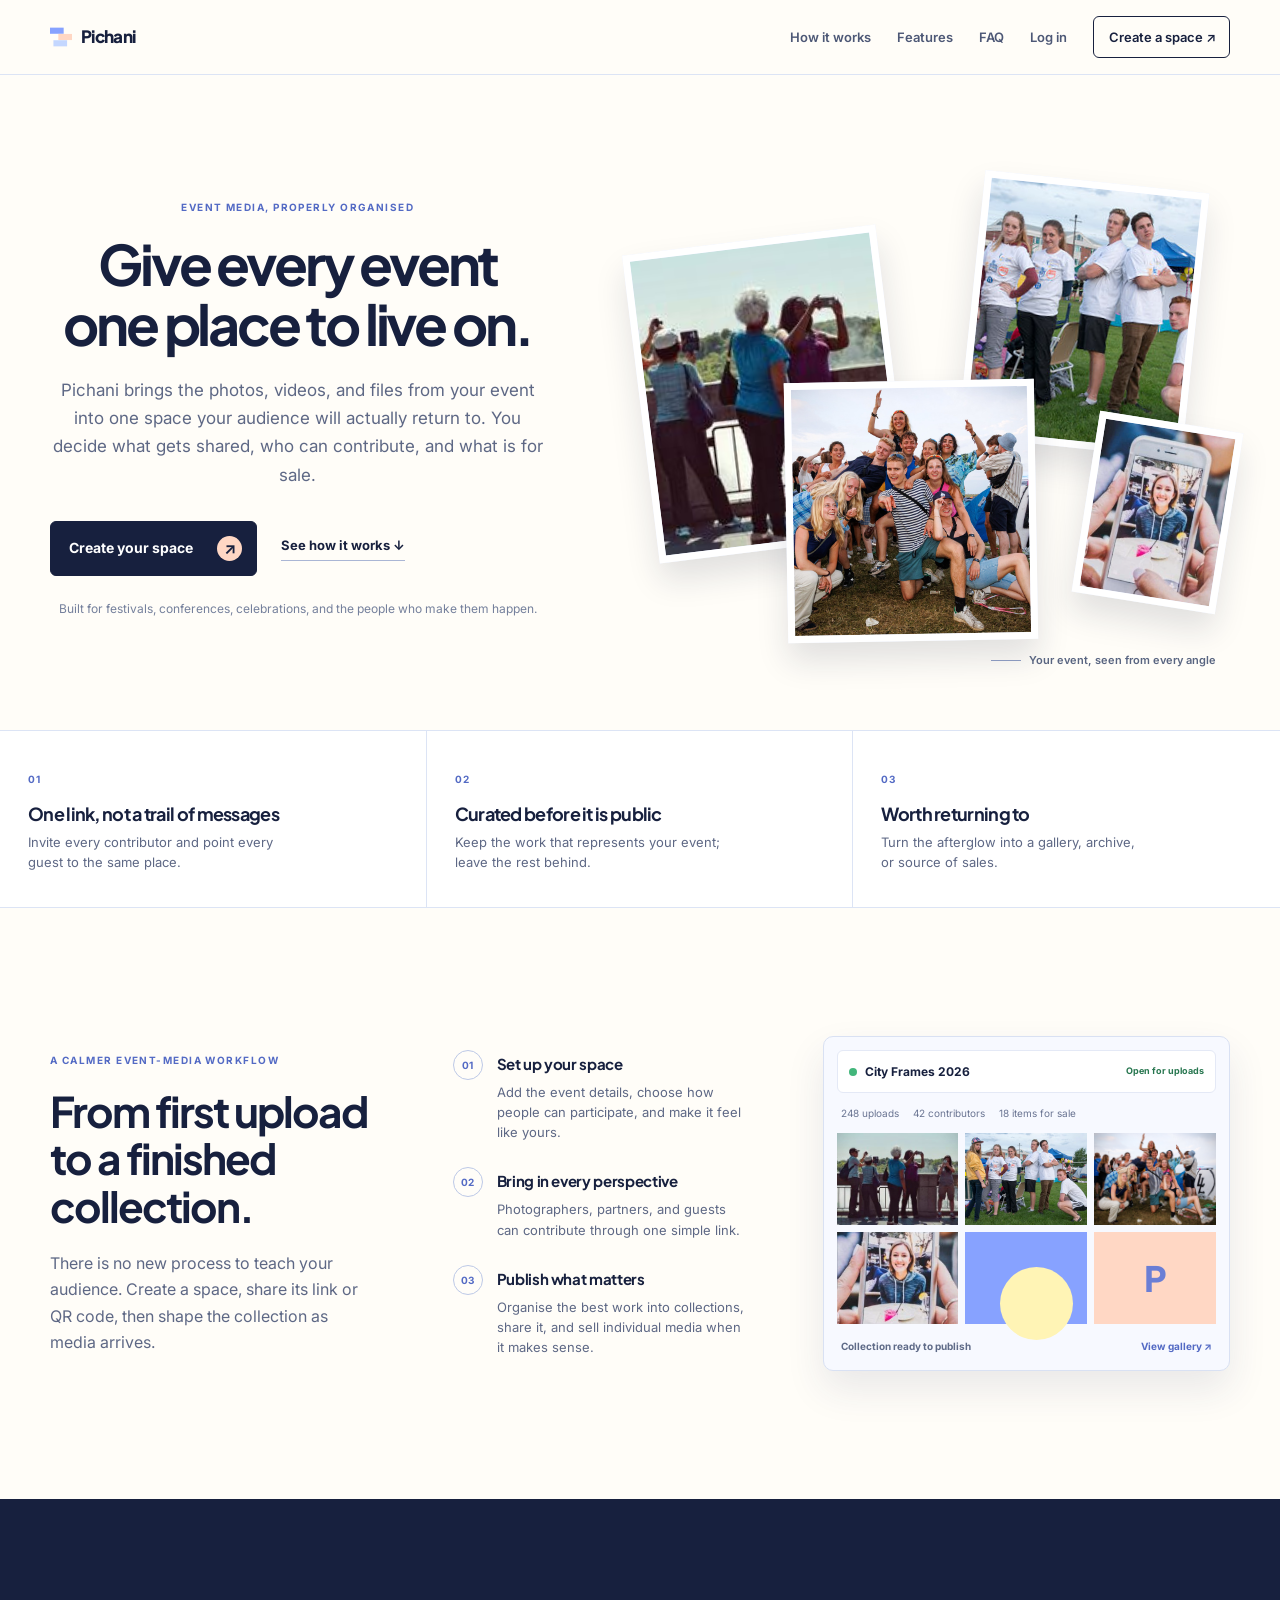
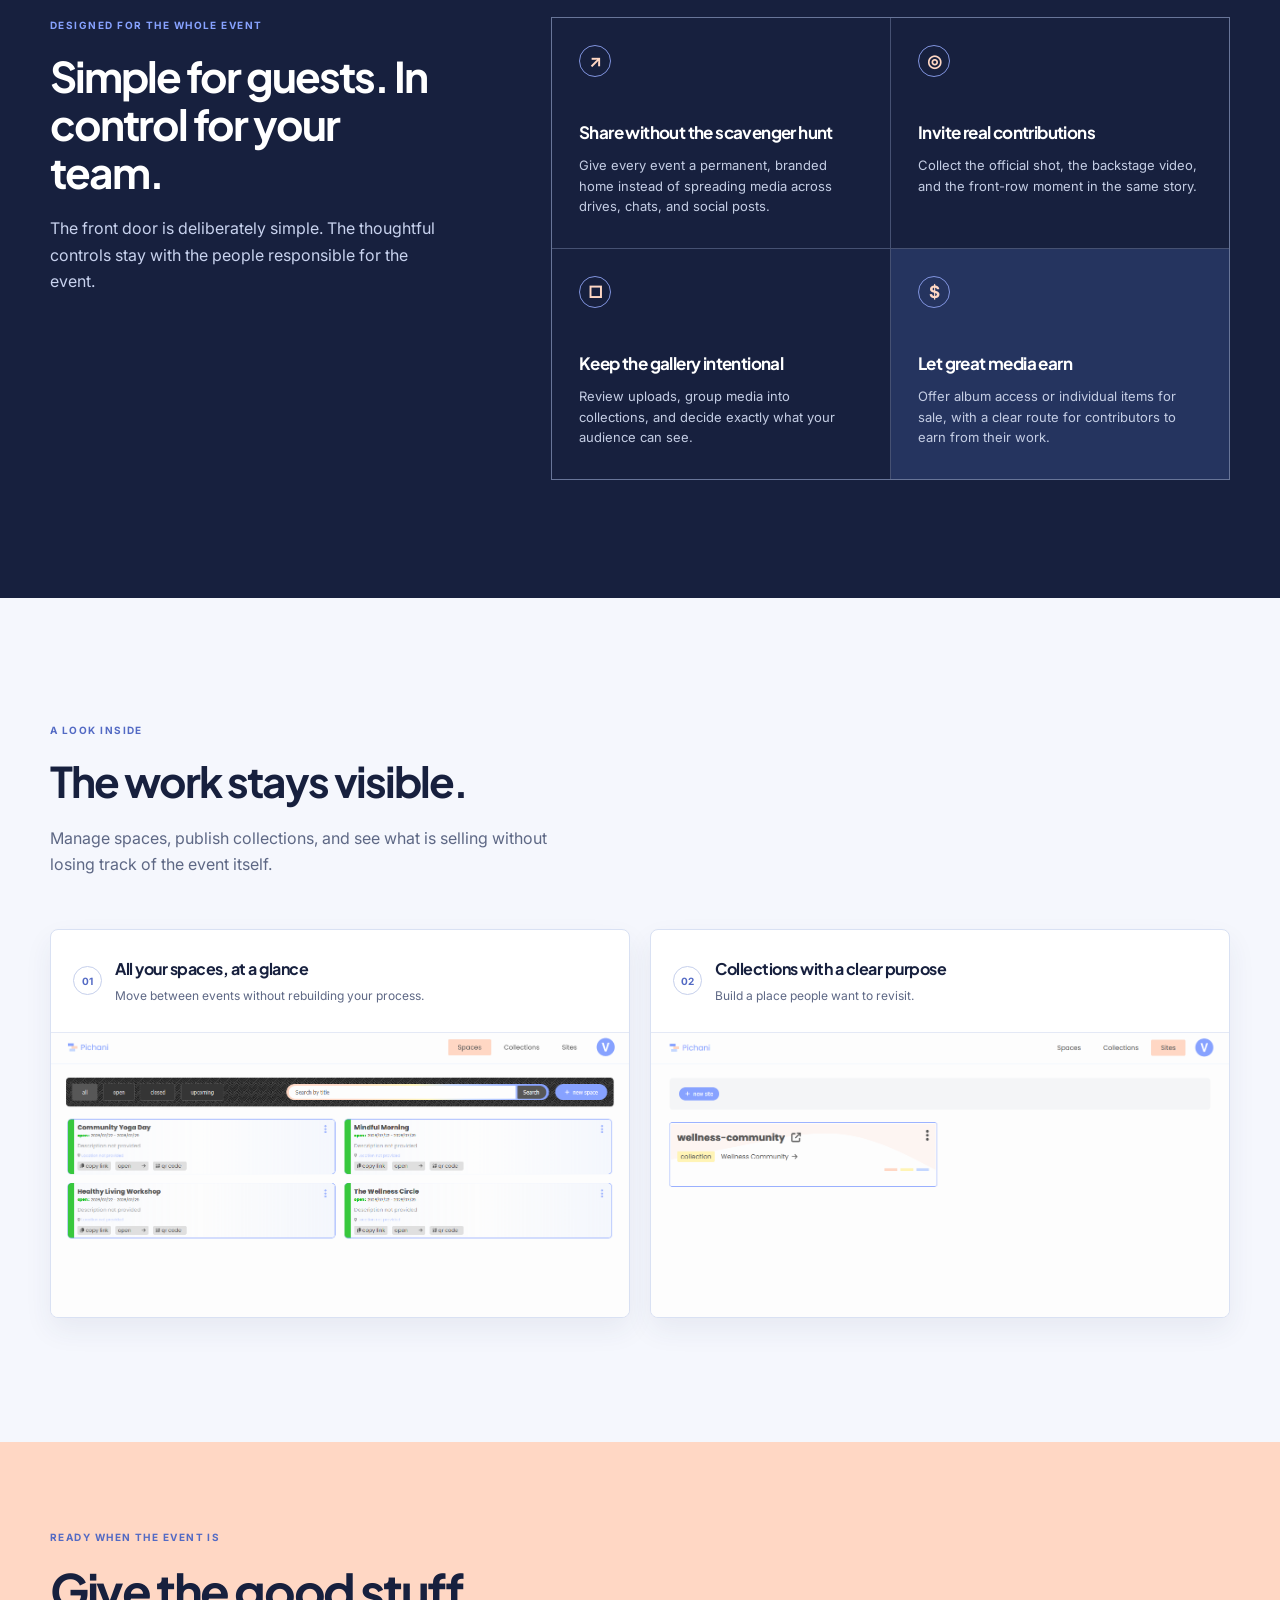
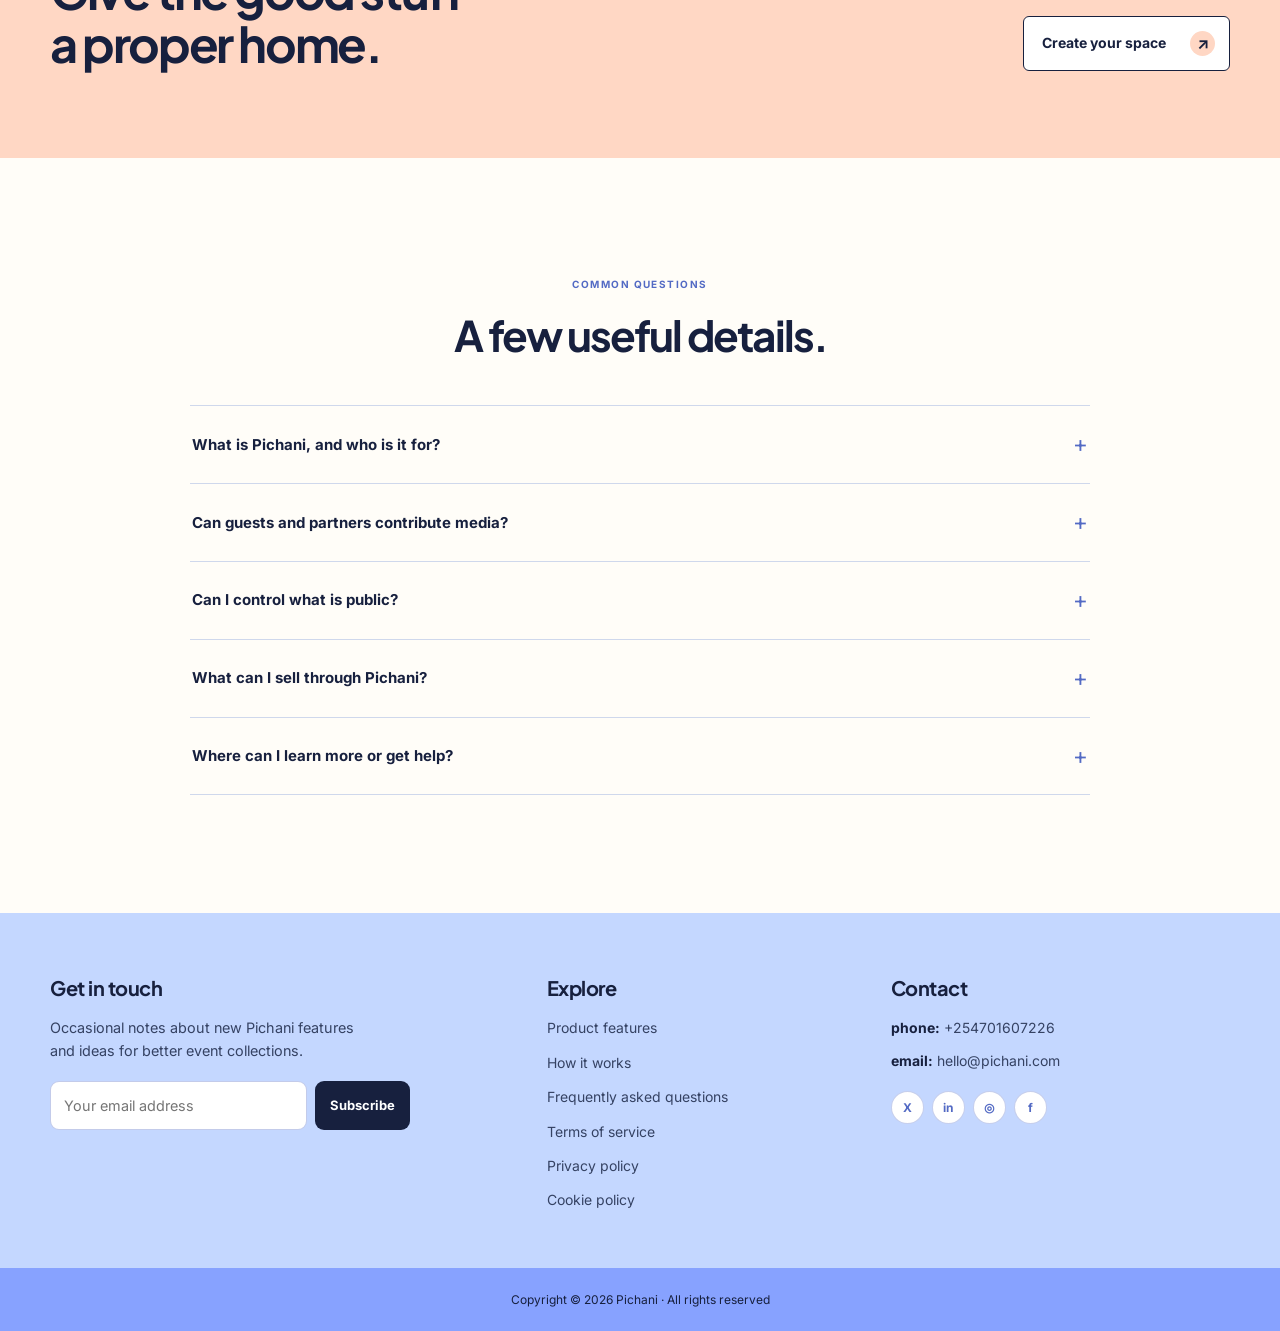
==== commit 18c66d87: "Improve home page" ====
--- a/index.html
+++ b/index.html
@@ -3,24 +3,22 @@
 <head>
   <meta charset="utf-8">
   <meta name="viewport" content="width=device-width, initial-scale=1">
-  <meta name="description" content="Pichani helps event organizers collect, curate, share, and sell event photos, videos, and files in one branded online space.">
-  <title>Pichani | Event media management for organizers</title>
+  <meta name="description" content="Pichani gives event organizers one branded home to collect, curate, share, and sell event media.">
+  <title>Pichani | Event media, brought together</title>
   <link rel="canonical" href="https://www.pichani.com/">
   <meta property="og:type" content="website">
   <meta property="og:site_name" content="Pichani">
-  <meta property="og:title" content="Pichani | Event media management for organizers">
-  <meta property="og:description" content="Collect, curate, share, and sell event photos, videos, and files in one branded online space.">
+  <meta property="og:title" content="Pichani | Event media, brought together">
+  <meta property="og:description" content="Collect, curate, share, and sell event media in one branded space.">
   <meta property="og:url" content="https://www.pichani.com/">
   <meta property="og:image" content="https://www.pichani.com/assets/images/pichani_spaces.PNG">
   <meta name="twitter:card" content="summary_large_image">
-  <meta name="twitter:title" content="Pichani | Event media management for organizers">
-  <meta name="twitter:description" content="Collect, curate, share, and sell event photos, videos, and files in one branded online space.">
-  <link rel="icon" type="image/svg+xml" href="/assets/svg/pichani.svg" />
+  <meta name="twitter:title" content="Pichani | Event media, brought together">
+  <meta name="twitter:description" content="Collect, curate, share, and sell event media in one branded space.">
+  <link rel="icon" type="image/svg+xml" href="/assets/svg/pichani.svg">
   <link rel="preconnect" href="https://fonts.googleapis.com">
   <link rel="preconnect" href="https://fonts.gstatic.com" crossorigin>
-  <link href="https://fonts.googleapis.com/css2?family=Inter:wght@400;500;600&family=Plus+Jakarta+Sans:wght@500;700;800&display=swap" rel="stylesheet">
-  <link href="https://fonts.googleapis.com/css2?family=Poppins:wght@400;500;600;700&display=swap" rel="stylesheet">
-  <link rel="stylesheet" href="https://cdnjs.cloudflare.com/ajax/libs/font-awesome/6.7.2/css/all.min.css" referrerpolicy="no-referrer">
+  <link href="https://fonts.googleapis.com/css2?family=Inter:wght@400;500;600;700&family=Plus+Jakarta+Sans:wght@500;600;700;800&display=swap" rel="stylesheet">
   <link rel="stylesheet" href="assets/css/styles.css">
   <link rel="stylesheet" href="assets/css/homepage.css">
   <link rel="stylesheet" href="assets/css/footer.css">
@@ -29,183 +27,122 @@
   <header>
     <div class="container nav-container">
       <a class="logo" href="index.html" aria-label="Pichani home">
-        <svg id="Layer_1" data-name="Layer 1" xmlns="http://www.w3.org/2000/svg" viewBox="0 0 566.72 481.68"><defs><style>.cls-1{fill:#87a2ff;}.cls-2{fill:#ffd7c4;}.cls-3{fill:#c4d7ff;}</style></defs><rect class="cls-1" width="352.08" height="157.68"/><rect class="cls-2" x="214.64" y="162" width="352.08" height="157.68"/><rect class="cls-3" x="88.28" y="324" width="352.08" height="157.68"/></svg>
+        <svg aria-hidden="true" viewBox="0 0 566.72 481.68"><rect fill="#87a2ff" width="352.08" height="157.68"/><rect fill="#ffd7c4" x="214.64" y="162" width="352.08" height="157.68"/><rect fill="#c4d7ff" x="88.28" y="324" width="352.08" height="157.68"/></svg>
         <span class="logo-name">Pichani</span>
       </a>
-        <nav class="nav-links" id="primary-menu" aria-label="Primary navigation">
-          <a href="index.html" class="active">Home</a>
-          <a href="faq.html">FAQ</a>
-          <a href="terms-of-service.html">Terms</a>
-          <a href="privacy-policy.html">Privacy Policy</a>
-          <a href="https://app.pichani.com/signin">Log in</a>
-        </nav>
-        <button class="menu-toggle" type="button" aria-controls="primary-menu" aria-expanded="false" aria-label="Open navigation menu"><span></span><span></span><span></span></button>
-      </div>
-    </header>
+      <nav class="nav-links" id="primary-menu" aria-label="Primary navigation">
+        <a href="#how-it-works">How it works</a>
+        <a href="#features">Features</a>
+        <a href="#faqs">FAQ</a>
+        <a href="https://app.pichani.com/signin">Log in</a>
+        <a class="nav-cta" href="https://app.pichani.com/signin">Create a space <span aria-hidden="true">↗</span></a>
+      </nav>
+      <button class="menu-toggle" type="button" aria-controls="primary-menu" aria-expanded="false" aria-label="Open navigation menu"><span></span><span></span><span></span></button>
+    </div>
+  </header>
+
   <main>
     <section class="hero" aria-labelledby="hero-title">
-      <div class="orb orb-one" aria-hidden="true"></div>
-      <div class="orb orb-two" aria-hidden="true"></div>
       <div class="hero-copy">
-        <h1 id="hero-title">Your event media, in one <em> shared space</em></h1>
-        <p class="intro">
-          One branded space for all your <strong>event media</strong>. Collect, curate, share, and <strong>monetize</strong> photos, videos, and files with <strong>Pichani</strong>.        </p>
+        <p class="eyebrow">EVENT MEDIA, PROPERLY ORGANISED</p>
+        <h1 id="hero-title">Give every event<br>one place to live on.</h1>
+        <p class="intro">Pichani brings the photos, videos, and files from your event into one space your audience will actually return to. You decide what gets shared, who can contribute, and what is for sale.</p>
         <div class="hero-actions">
-          <a class="button" href="https://app.pichani.com/signin">
-            Get started
-            <span aria-hidden="true">↗</span>
-          </a>
+          <a class="button" href="https://app.pichani.com/signin">Create your space <span aria-hidden="true">↗</span></a>
+          <a class="text-button" href="#how-it-works">See how it works <span aria-hidden="true">↓</span></a>
         </div>
+        <p class="hero-note">Built for festivals, conferences, celebrations, and the people who make them happen.</p>
       </div>
-
-      <div class="memory-wall" aria-label="Event photos">
-        <article class="photo photo-a">
-          <img src="/assets/images/one.jpg" alt="People celebrating at an event">
-        </article>
-        <article class="photo photo-b">
-          <img src="/assets/images/two.jpg" alt="Guests at an event">
-        </article>
-        <article class="photo photo-c">
-          <img src="/assets/images/three.jpg" alt="Live event performance">
-        </article>
-        <article class="photo photo-d">
-          <img src="/assets/images/woman.PNG" alt="Event attendee using a camera">
-        </article>
+      <div class="memory-wall" aria-label="A collection of event photographs">
+        <figure class="photo photo-a"><img src="/assets/images/one.jpg" alt="People celebrating at an event" fetchpriority="high"></figure>
+        <figure class="photo photo-b"><img src="/assets/images/two.jpg" alt="Guests gathering at an event"></figure>
+        <figure class="photo photo-c"><img src="/assets/images/three.jpg" alt="Live event performance"></figure>
+        <figure class="photo photo-d"><img src="/assets/images/woman.PNG" alt="Event attendee using a camera"></figure>
+        <p class="wall-caption"><span></span> Your event, seen from every angle</p>
       </div>
     </section>
 
-    <section class="field-notes" aria-label="Event media field notes">
-      <div class="field-note"><span class="note-icon sale-icon" aria-hidden="true">$</span><div><b>Media with a second life</b><p>Keep selling the images people want to take home.</p></div></div>
-      <div class="field-note"><span class="note-icon ticket-icon" aria-hidden="true"><i class="fa-solid fa-ticket"></i></span><div><b>One shared destination</b><p>A tidy place to collect it all, not another disappearing chat thread.</p></div></div>
-      <div class="field-note"><span class="note-icon camera-icon" aria-hidden="true"></span><div><b>Every point of view</b><p>From the official photographer to the person in the front row.</p></div></div>
-      <div class="field-note"><span class="note-icon sale-icon" aria-hidden="true"><i class="fa-solid fa-shuffle"></i></span><div><b>Different access levels</b><p>Different ways to earn from your media items</p></div></div>
+    <section class="proof-strip" aria-label="Pichani benefits">
+      <div><span class="proof-number">01</span><h2>One link, not a trail of messages</h2><p>Invite every contributor and point every guest to the same place.</p></div>
+      <div><span class="proof-number">02</span><h2>Curated before it is public</h2><p>Keep the work that represents your event; leave the rest behind.</p></div>
+      <div><span class="proof-number">03</span><h2>Worth returning to</h2><p>Turn the afterglow into a gallery, archive, or source of sales.</p></div>
     </section>
 
-    <section class="outcomes" id="outcomes" aria-labelledby="outcomes-title">
-      <div class="section-heading">
-        <p class="eyebrow">MORE THAN AN ALBUM</p>
-        <h2 id="outcomes-title">One platform for your event’s<br>media story</h2>
-        <p>For event organizers and their communities: collect every perspective, keep the best moments discoverable, and choose how your media is shared or sold.</p>
+    <section class="workflow" id="how-it-works" aria-labelledby="workflow-title">
+      <div class="section-copy">
+        <p class="eyebrow">A CALMER EVENT-MEDIA WORKFLOW</p>
+        <h2 id="workflow-title">From first upload to a finished collection.</h2>
+        <p>There is no new process to teach your audience. Create a space, share its link or QR code, then shape the collection as media arrives.</p>
       </div>
-      <div class="outcome-grid">
-        <article class="outcome outcome-blue"><span class="number">01</span><p>Give guests one simple place to <strong>upload, view, and share</strong> the moments they captured.</p></article>
-        <article class="outcome outcome-peach"><span class="number">02</span><p>Turn standout images into <strong>revenue</strong> with a storefront for event-generated media.</p></article>
-        <article class="outcome outcome-peach"><span class="number">03</span><p>Make your event easier to <strong>discover</strong> with a shareable home for every gallery and collection.</p></article>
-        <article class="outcome outcome-yellow"><span class="number">04</span><p>Help speakers, partners, and guests <strong>relive crucial moments</strong> without chasing files across chats.</p></article>
-        <article class="outcome outcome-yellow"><span class="number">05</span><p>Build stronger follow-up with a living archive your <strong>stakeholders can return to</strong>.</p></article>
-        <article class="outcome outcome-blue"><span class="number">06</span><p>Keep ownership and presentation in your hands with <strong>intentional curation</strong>.</p></article>
+      <ol class="workflow-steps">
+        <li><span>01</span><div><h3>Set up your space</h3><p>Add the event details, choose how people can participate, and make it feel like yours.</p></div></li>
+        <li><span>02</span><div><h3>Bring in every perspective</h3><p>Photographers, partners, and guests can contribute through one simple link.</p></div></li>
+        <li><span>03</span><div><h3>Publish what matters</h3><p>Organise the best work into collections, share it, and sell individual media when it makes sense.</p></div></li>
+      </ol>
+      <div class="workflow-visual" aria-label="Example Pichani event space">
+        <div class="workspace-top"><span class="workspace-dot"></span><strong>City Frames 2026</strong><span class="workspace-status">Open for uploads</span></div>
+        <div class="workspace-meta"><span>248 uploads</span><span>42 contributors</span><span>18 items for sale</span></div>
+        <div class="media-contact-sheet" aria-hidden="true"><span class="media-tile tile-one"></span><span class="media-tile tile-two"></span><span class="media-tile tile-three"></span><span class="media-tile tile-four"></span><span class="media-tile tile-five"></span><span class="media-tile tile-six"></span></div>
+        <div class="workspace-footer"><span>Collection ready to publish</span><span>View gallery ↗</span></div>
       </div>
     </section>
 
-    <section class="workflow" id="workflow" aria-labelledby="workflow-title">
-      <div class="workflow-copy"><p class="eyebrow">FROM SHUTTER TO STOREFRONT</p><h2 id="workflow-title">A better home for every angle</h2><p>Whether you are running a festival, a conference, or a private celebration, Pichani keeps the work of collecting, curating, sharing, and selling media in one focused workflow.</p><ol class="workflow-steps"><li><span>01</span><div><h3>Create the space</h3><p>Set up an event page with the dates, context, and collection structure your audience needs.</p></div></li><li><span>02</span><div><h3>Let people contribute</h3><p>Share a single link or QR code so photographers, partners, and guests can add their own perspective.</p></div></li><li><span>03</span><div><h3>Curate, publish, and sell</h3><p>Choose what appears in your gallery, publish it on your site, and sell the media worth keeping.</p></div></li></ol></div>
-      <div class="workflow-visual" aria-label="Event media workspace preview"><div class="workspace-top"><span class="workspace-dot"></span><strong>City Frames 2026</strong><span class="workspace-status">Open</span></div><div class="workspace-meta"><span>248 uploads</span><span>42 contributors</span><span>18 for sale</span></div><div class="media-contact-sheet"><div class="media-tile tile-one"><i></i></div><div class="media-tile tile-two"><i></i></div><div class="media-tile tile-three"><i></i></div><div class="media-tile tile-four"><i></i></div><div class="media-tile tile-five"><i></i></div><div class="media-tile tile-six"><i></i></div></div><div class="workspace-footer"><span>Collection ready to publish</span><button type="button">View gallery ↗</button></div></div>
-    </section>
-
     <section class="features" id="features" aria-labelledby="features-title">
-      <div class="feature-intro">
-        <p class="eyebrow">MADE FOR THE WHOLE EVENT</p>
-        <h2 id="features-title">Collect, curate, and share every photo, video, and file from your event</h2>
-        <p class="feature-lead">A simple workflow on the surface, with the controls event teams need behind the scenes.</p>
-        <div class="feature-doodle" aria-hidden="true"><span>+</span><i></i><b></b></div>
+      <div class="section-copy">
+        <p class="eyebrow">DESIGNED FOR THE WHOLE EVENT</p>
+        <h2 id="features-title">Simple for guests. In control for your team.</h2>
+        <p>The front door is deliberately simple. The thoughtful controls stay with the people responsible for the event.</p>
       </div>
       <div class="feature-list">
-        <article class="feature-card feature-monetize"><span class="feature-icon" aria-hidden="true">$</span><div><h3>Flexible monetization</h3><p>Earn from full-album viewing access, contribution access, and purchases of individual photos or videos.</p><ul class="feature-points"><li>Set a price for access to the whole album</li><li>Sell specific media items and track payouts</li></ul></div></article>
-        <article class="feature-card"><span class="feature-icon share" aria-hidden="true">↗</span><div><h3>Easy sharing</h3><p>Give every event a permanent, shareable page that fits naturally into your website.</p><ul class="feature-points"><li>One link for every guest</li><li>Make your gallery easy to find</li></ul></div></article>
-        <article class="feature-card"><span class="feature-icon together" aria-hidden="true">○○</span><div><h3>Collaborative memories</h3><p>Invite participants to add photos and videos without making the contribution process feel like work.</p><ul class="feature-points"><li>Collect perspectives beyond the stage</li><li>Keep contributions in context</li></ul></div></article>
-        <article class="feature-card"><span class="feature-icon organize" aria-hidden="true">⌘</span><div><h3>Smart organization</h3><p>Control what is visible, group media into collections, and keep public galleries polished as uploads arrive.</p><ul class="feature-points"><li>Curate before anything goes public</li><li>Build collections around the story</li></ul></div></article>
+        <article class="feature-card"><span class="feature-icon" aria-hidden="true">↗</span><h3>Share without the scavenger hunt</h3><p>Give every event a permanent, branded home instead of spreading media across drives, chats, and social posts.</p></article>
+        <article class="feature-card"><span class="feature-icon" aria-hidden="true">◎</span><h3>Invite real contributions</h3><p>Collect the official shot, the backstage video, and the front-row moment in the same story.</p></article>
+        <article class="feature-card"><span class="feature-icon" aria-hidden="true">□</span><h3>Keep the gallery intentional</h3><p>Review uploads, group media into collections, and decide exactly what your audience can see.</p></article>
+        <article class="feature-card feature-card-accent"><span class="feature-icon" aria-hidden="true">$</span><h3>Let great media earn</h3><p>Offer album access or individual items for sale, with a clear route for contributors to earn from their work.</p></article>
       </div>
     </section>
 
-    <section class="creator-kit" aria-labelledby="creator-kit-title">
-      <div class="kit-heading"><p class="eyebrow">THE CAMERA BAG, BUT DIGITAL</p><h2 id="creator-kit-title">Tools for the whole<br>life of an event</h2><p>Before the doors open, while the best moments are happening, and after everyone goes home—your media has a place to work.</p><span class="kit-arrow" aria-hidden="true">⤵</span></div>
-      <div class="kit-board"><article class="kit-card kit-pre"><span class="kit-sticker">BEFORE</span><span class="kit-art art-list" aria-hidden="true"><i></i><i></i><i></i></span><h3>Set the scene</h3><p>Create a dedicated space, decide how contributions work, and share the page before the first photo is taken.</p></article><article class="kit-card kit-live"><span class="kit-sticker">DURING</span>
-        <h3>Keep the energy moving</h3><p>Let the album grow in real time as your audience, team, and creators add their footage.</p></article><article class="kit-card kit-after"><span class="kit-sticker">AFTER</span><span class="kit-art art-frame" aria-hidden="true"></span><h3>Make the moment last</h3><p>Publish a polished collection, invite people back, and turn standout media into an ongoing revenue stream.</p></article></div>
-    </section>
-
-    <section class="monetization" aria-labelledby="monetization-title">
-      <div class="monetization-heading"><p class="eyebrow">MAKE THE MEDIA WORK HARDER</p><h2 id="monetization-title">More than one way<br>to earn from a moment</h2><p>Choose how your space makes money, from access to the whole experience to the exact photo someone wants to keep.</p></div>
-      <div class="monetization-grid">
-        <article class="earning-card album-earning"><span class="earning-mark" aria-hidden="true">▣</span><p class="earning-label">ACCESS MODEL 01</p><h3>Permission to view the whole album</h3><p>Offer the complete event story as paid access when the full gallery is the thing people came for.</p></article>
-        <article class="earning-card contribute-earning"><span class="earning-mark" aria-hidden="true">＋</span><p class="earning-label">ACCESS MODEL 02</p><h3>Permission to contribute</h3><p>Create paid contributor access for people who want to add their own photos and videos to a shared event space.</p></article>
-        <article class="earning-card item-earning"><span class="earning-mark" aria-hidden="true">⌑</span><p class="earning-label">ACCESS MODEL 03</p><h3>Buy the specific items that matter</h3><p>Let people purchase individual photos or videos without needing to buy access to everything else.</p></article>
-      </div>
-      <aside class="contributor-earnings"><span class="contributor-icon" aria-hidden="true">$</span><div><h3>Contributors can earn when their work sells.</h3><p>When someone contributes media to your space and a buyer purchases that contributed item, the contributor can earn from that sale. Great media gets rewarded, which gives more people a reason to add their best work.</p></div><span class="contributor-arrow" aria-hidden="true">↗</span></aside>
-    </section>
-
-    <section class="demos" id="demos" aria-labelledby="demos-title">
+    <section class="demos" aria-labelledby="demos-title">
       <div class="demos-heading">
-        <p class="demo-kicker">A LOOK INSIDE</p>
-        <h2 id="demos-title">Everything at your fingertips</h2>
-        <p>See how your events, collections, and sales come together once you are logged in.</p>
+        <p class="eyebrow">A LOOK INSIDE</p>
+        <h2 id="demos-title">The work stays visible.</h2>
+        <p>Manage spaces, publish collections, and see what is selling without losing track of the event itself.</p>
       </div>
       <div class="demo-grid">
-        <article class="demo-card demo-capture desktop">
-          <div class="demo-caption"><span class="demo-number">01</span><div><h3>Manage your spaces</h3><p>Keep every event organized in one clear place.</p></div></div>
-          <img src="assets/images/sample/spaces-desktop.PNG" alt="Logged-in Pichani dashboard showing event spaces" loading="lazy">
-        </article>
-        <article class="demo-card demo-capture mobile">
-          <div class="demo-caption"><span class="demo-number">01</span><div><h3>Manage your spaces</h3><p>Keep every event organized in one clear place.</p></div></div>
-          <img src="assets/images/sample/spaces-mobile.PNG" alt="Logged-in Pichani dashboard showing event spaces" loading="lazy">
-        </article>
-        <article class="demo-card demo-capture desktop">
-          <div class="demo-caption"><span class="demo-number">02</span><div><h3>Publish collections</h3><p>Set up the places where your media will live.</p></div></div>
-          <img src="assets/images/sample/sites-desktop.PNG" alt="Logged-in Pichani dashboard showing sites" loading="lazy">
-        </article>
-        <article class="demo-card demo-capture mobile">
-          <div class="demo-caption"><span class="demo-number">02</span><div><h3>Publish collections</h3><p>Set up the places where your media will live.</p></div></div>
-          <img src="assets/images/sample/sites-mobile.PNG" alt="Logged-in Pichani dashboard showing sites" loading="lazy">
-        </article>
-        <article class="demo-card revenue-demo">
-          <div class="demo-caption"><span class="demo-number">03</span><div><h3>See what your media earns</h3><p>Track sales generated by your event media.</p></div></div>
-          <div class="dashboard-preview" aria-label="Sample media sales dashboard">
-            <div class="dashboard-bar"><span class="dash-logo">P</span><span>Dashboard</span><span class="dash-avatar">V</span></div>
-            <div class="dashboard-body">
-              <div class="dashboard-title"><div><small>MEDIA SALES</small><strong>Summer Sessions</strong></div><span class="live-dot">Live</span></div>
-              <div class="revenue-stat"><span>Total revenue</span><strong>$12,480.00</strong><em>↑ 18.4% this month</em></div>
-              <div class="chart" aria-hidden="true"><i></i><i></i><i></i><i></i><i></i><i></i><i></i></div>
-              <div class="dashboard-bottom"><div><small>Items sold</small><b>286</b></div><div><small>Average order</small><b>$43.64</b></div><div><small>Available payout</small><b>$8,294.00</b></div></div>
-            </div>
-          </div>
-        </article>
+        <article class="demo-card demo-capture desktop"><div class="demo-caption"><span>01</span><div><h3>All your spaces, at a glance</h3><p>Move between events without rebuilding your process.</p></div></div><img src="assets/images/sample/spaces-desktop.PNG" alt="Pichani dashboard showing event spaces" loading="lazy" width="1353" height="635"></article>
+        <article class="demo-card demo-capture mobile"><div class="demo-caption"><span>01</span><div><h3>All your spaces, at a glance</h3><p>Move between events without rebuilding your process.</p></div></div><img src="assets/images/sample/spaces-mobile.PNG" alt="Pichani dashboard showing event spaces on mobile" loading="lazy" width="368" height="572"></article>
+        <article class="demo-card demo-capture desktop"><div class="demo-caption"><span>02</span><div><h3>Collections with a clear purpose</h3><p>Build a place people want to revisit.</p></div></div><img src="assets/images/sample/sites-desktop.PNG" alt="Pichani dashboard showing published collections" loading="lazy" width="1352" height="637"></article>
+        <article class="demo-card demo-capture mobile"><div class="demo-caption"><span>02</span><div><h3>Collections with a clear purpose</h3><p>Build a place people want to revisit.</p></div></div><img src="assets/images/sample/sites-mobile.PNG" alt="Pichani dashboard showing published collections on mobile" loading="lazy" width="368" height="574"></article>
       </div>
     </section>
 
+    <section class="closing-cta" aria-labelledby="closing-title">
+      <div><p class="eyebrow">READY WHEN THE EVENT IS</p><h2 id="closing-title">Give the good stuff<br>a proper home.</h2></div>
+      <a class="button button-light" href="https://app.pichani.com/signin">Create your space <span aria-hidden="true">↗</span></a>
+    </section>
+
     <section class="faq" id="faqs" aria-labelledby="faq-title">
-      <h2 id="faq-title">Frequently Asked Questions</h2>
+      <div class="faq-heading"><p class="eyebrow">COMMON QUESTIONS</p><h2 id="faq-title">A few useful details.</h2></div>
       <div class="home-faq-list" data-accordion>
-        <details><summary>What is Pichani, and who is it for?<span>+</span></summary><p>Pichani is event media management software for organizers of events such as festivals, conferences, and private celebrations. It gives each event one branded place for photos, videos, and files.</p></details>
-        <details><summary>How does Pichani work?<span>+</span></summary><p>Create an event space, share its link or QR code with contributors, then organize and curate the media that arrives. You choose what to publish and can make eligible access or individual media items available for purchase.</p></details>
-        <details><summary>Can guests and partners contribute media?<span>+</span></summary><p>Yes. Organizers can invite guests, photographers, partners, and other contributors to add photos and videos to a shared event space.</p></details>
-        <details><summary>Can I control what is public?<span>+</span></summary><p>Yes. Pichani lets organizers curate uploads, group media into collections, and control what is visible before publishing a gallery.</p></details>
-        <details><summary>What can I sell through Pichani?<span>+</span></summary><p>Depending on the event setup, organizers can offer paid access to a full album or contributor access, and sell individual photos or videos. Contributors can earn when a media item they contributed is purchased.</p></details>
-        <details><summary>Where can I learn more or get help?<span>+</span></summary><p>See the <a href="faq.html">full FAQ</a>, or contact Pichani at <a href="mailto:hello@pichani.com">hello@pichani.com</a>.</p></details>
+        <details><summary>What is Pichani, and who is it for?<span aria-hidden="true">+</span></summary><p>Pichani is event-media software for organisers of festivals, conferences, private celebrations, and other shared experiences. It gives each event one branded place for photos, videos, and files.</p></details>
+        <details><summary>Can guests and partners contribute media?<span aria-hidden="true">+</span></summary><p>Yes. Share a link or QR code with guests, photographers, partners, and other contributors, then curate what becomes part of the collection.</p></details>
+        <details><summary>Can I control what is public?<span aria-hidden="true">+</span></summary><p>Yes. You can organise uploads into collections and choose what is visible before you publish a gallery.</p></details>
+        <details><summary>What can I sell through Pichani?<span aria-hidden="true">+</span></summary><p>Depending on your event setup, you can offer access to a complete album or sell individual photos and videos. Contributors can earn when a media item they added is purchased.</p></details>
+        <details><summary>Where can I learn more or get help?<span aria-hidden="true">+</span></summary><p>See the <a href="faq.html">full FAQ</a>, or contact Pichani at <a href="mailto:hello@pichani.com">hello@pichani.com</a>.</p></details>
       </div>
     </section>
   </main>
+
   <footer class="site-footer">
     <div class="footer-main"><div class="footer-wrap">
-      <section class="footer-column"><h3>Get in Touch</h3><p class="newsletter-copy">Don't miss out on any interesting updates on new features and spaces. Subscribe to our monthly newsletter</p><form class="footer-signup" novalidate><input type="email" name="email" placeholder="Enter your email" aria-label="Email address" required><button type="submit">Subscribe</button></form><p class="footer-note" aria-live="polite"></p></section>
-      <section class="footer-column"><h3>Quick Links</h3><nav class="footer-links" aria-label="Footer links"><a href="#features">Product features</a><a href="#workflow">How it works</a><a href="faq.html">Frequently asked questions</a><a href="terms-of-service.html">Terms of service</a><a href="privacy-policy.html">Privacy policy</a><a href="cookie-policy.html">Cookie policy</a></nav></section>
-      <section class="footer-column"><h3>Contact Us</h3><p class="contact-line"><strong>phone:</strong> +254701607226</p><p class="contact-line"><strong>email:</strong> hello@pichani.com</p><ul class="social-links"><li><a href="https://twitter.com/pichani_app" target="_blank" rel="noopener noreferrer" aria-label="X (Twitter)">X</a></li><li><a href="https://linkedin.com/in/pichani_app" target="_blank" rel="noopener noreferrer" aria-label="LinkedIn">in</a></li><li><a href="https://instagram.com/pichani_app" target="_blank" rel="noopener noreferrer" aria-label="Instagram">◎</a></li><li><a href="https://facebook.com/pichani_app" target="_blank" rel="noopener noreferrer" aria-label="Facebook">f</a></li></ul></section>
+      <section class="footer-column"><h3>Get in touch</h3><p class="newsletter-copy">Occasional notes about new Pichani features and ideas for better event collections.</p><form class="footer-signup" novalidate><input type="email" name="email" placeholder="Your email address" aria-label="Email address" required><button type="submit">Subscribe</button></form><p class="footer-note" aria-live="polite"></p></section>
+      <section class="footer-column"><h3>Explore</h3><nav class="footer-links" aria-label="Footer links"><a href="#features">Product features</a><a href="#how-it-works">How it works</a><a href="faq.html">Frequently asked questions</a><a href="terms-of-service.html">Terms of service</a><a href="privacy-policy.html">Privacy policy</a><a href="cookie-policy.html">Cookie policy</a></nav></section>
+      <section class="footer-column"><h3>Contact</h3><p class="contact-line"><strong>Phone:</strong> +254701607226</p><p class="contact-line"><strong>Email:</strong> hello@pichani.com</p><ul class="social-links"><li><a href="https://twitter.com/pichani_app" target="_blank" rel="noopener noreferrer" aria-label="X (Twitter)">X</a></li><li><a href="https://linkedin.com/in/pichani_app" target="_blank" rel="noopener noreferrer" aria-label="LinkedIn">in</a></li><li><a href="https://instagram.com/pichani_app" target="_blank" rel="noopener noreferrer" aria-label="Instagram">◎</a></li><li><a href="https://facebook.com/pichani_app" target="_blank" rel="noopener noreferrer" aria-label="Facebook">f</a></li></ul></section>
     </div></div>
-    <div class="footer-bottom"><div class="footer-bottom-wrap"><p>Copyright © 2026 Pichani <span aria-hidden="true">|</span> All rights reserved</p></div></div>
+    <div class="footer-bottom"><div class="footer-bottom-wrap"><p>Copyright © 2026 Pichani · All rights reserved</p></div></div>
   </footer>
   <script src="assets/js/homepage.js"></script>
   <script src="assets/js/footer.js"></script>
   <script src="assets/js/menu.js"></script>
-  <script type="application/ld+json">
-  {
-    "@context": "https://schema.org",
-    "@type": "SoftwareApplication",
-    "name": "Pichani",
-    "url": "https://www.pichani.com/",
-    "applicationCategory": "BusinessApplication",
-    "operatingSystem": "Web",
-    "description": "Event media management software for organizers to collect, curate, share, and sell event photos, videos, and files in a branded online space.",
-    "audience": { "@type": "Audience", "audienceType": "Event organizers" },
-    "featureList": "Event media collection, contributor uploads, media curation, shareable galleries, media sales"
-  }
-  </script>
+  <script type="application/ld+json">{"@context":"https://schema.org","@type":"SoftwareApplication","name":"Pichani","url":"https://www.pichani.com/","applicationCategory":"BusinessApplication","operatingSystem":"Web","description":"Event media management software for organisers to collect, curate, share, and sell event photos, videos, and files in a branded online space.","audience":{"@type":"Audience","audienceType":"Event organisers"},"featureList":"Event media collection, contributor uploads, media curation, shareable galleries, media sales"}</script>
 </body>
 </html>
--- a/assets/css/homepage.css
+++ b/assets/css/homepage.css
@@ -1,2140 +1,186 @@
 :root {
-    --blue:#87a2ff;
-    --pale-blue:#c4d7ff;
-    --peach:#ffd7c4;
-    --cream:#fff4b5;
-    --ink:#17203e;
-    --paper:#fffdf8;
- 
+  --ink: #17203e;
+  --muted: #5e6885;
+  --blue: #87a2ff;
+  --pale-blue: #eaf0ff;
+  --peach: #ffd7c4;
+  --cream: #fff4b5;
+  --paper: #fffdf8;
+  --line: #dce4f5;
 }
 
-* {
-	box-sizing:border-box;
+html { scroll-behavior: smooth; }
+body { background: var(--paper); color: var(--ink); }
+main { overflow: clip; }
+a:focus-visible, button:focus-visible, summary:focus-visible, input:focus-visible { outline: 3px solid #526bc8; outline-offset: 3px; }
+
+header { position: sticky; top: 0; z-index: 20; padding: 0; background: rgba(255,253,248,.94); border-bottom: 1px solid var(--line); backdrop-filter: blur(12px); }
+.container { max-width: 1240px; padding: 0 30px; }
+.nav-container { min-height: 74px; }
+.logo { color: var(--ink); gap: 9px; }
+.logo:hover { color: var(--ink); }
+.logo svg { width: 22px; height: 20px; }
+.logo-name { font-family: "Plus Jakarta Sans", sans-serif; font-size: 17px; font-weight: 800; letter-spacing: -.7px; }
+.container.nav-container .nav-links { align-items: center; gap: 26px; }
+.container.nav-container .nav-links a { color: #4d5876; font-family: Inter, sans-serif; font-size: 13px; font-weight: 600 !important; }
+.container.nav-container .nav-links a:hover { color: var(--ink); }
+.container.nav-container .nav-links .nav-cta { padding: 10px 13px 10px 15px; border: 1px solid var(--ink); border-radius: 6px; color: var(--ink); }
+.container.nav-container .nav-links .nav-cta:hover { color: #fff; background: var(--ink); }
+
+.hero { display: grid; grid-template-columns: minmax(0, .88fr) minmax(500px, 1.12fr); gap: 54px; align-items: center; max-width: 1360px; min-height: 655px; margin: 0 auto; padding: 88px max(30px, calc((100vw - 1180px) / 2)) 76px; background: var(--paper); }
+.hero-copy { max-width: 575px; }
+.eyebrow { margin: 0 0 19px; color: #536ac4; font-size: 10px; font-weight: 700; letter-spacing: 1.45px; }
+h1, h2, h3 { font-family: "Plus Jakarta Sans", sans-serif; color: var(--ink); }
+.hero h1 { margin: 0; font-size: clamp(42px, 4.35vw, 66px); line-height: 1.07; letter-spacing: -3.2px; }
+.intro { max-width: 510px; margin: 23px 0 0; color: var(--muted); font-size: 17px; line-height: 1.65; }
+.hero-actions { display: flex; align-items: center; gap: 24px; margin-top: 32px; }
+.button { display: inline-flex; align-items: center; justify-content: space-between; gap: 24px; min-width: 190px; padding: 14px 14px 14px 18px; border: 1px solid var(--ink); border-radius: 6px; background: var(--ink); color: #fff; font-size: 14px; font-weight: 700; line-height: 1; transition: background .18s ease, transform .18s ease; }
+.button:hover { color: #fff; background: #4f63b5; transform: translateY(-2px); }
+.button span { display: grid; width: 25px; height: 25px; place-items: center; background: var(--peach); border-radius: 50%; color: var(--ink); font-size: 16px; }
+.text-button { color: var(--ink); font-size: 13px; font-weight: 700; border-bottom: 1px solid #aab6d5; padding-bottom: 4px; }
+.text-button:hover { color: #536ac4; border-color: #536ac4; }
+.hero-note { margin: 23px 0 0; color: #75809c; font-size: 12px; }
+
+.memory-wall { position: relative; width: min(100%, 610px); height: 464px; justify-self: end; }
+.photo { position: absolute; margin: 0; overflow: hidden; background: var(--pale-blue); border: 7px solid #fff; box-shadow: 0 18px 32px rgba(23,32,62,.13); transition: transform .25s ease, box-shadow .25s ease; }
+.photo:hover { z-index: 3; box-shadow: 0 22px 38px rgba(23,32,62,.2); }
+.photo img { display: block; width: 100%; height: 100%; object-fit: cover; }
+.photo-a { width: 255px; height: 310px; left: 20px; top: 62px; transform: rotate(-7deg); }
+.photo-a:hover { transform: rotate(-4deg) translateY(-6px); }
+.photo-b { width: 225px; height: 267px; right: 34px; top: 4px; transform: rotate(6deg); }
+.photo-b:hover { transform: rotate(3deg) translateY(-6px); }
+.photo-c { width: 250px; height: 260px; left: 166px; bottom: 0; transform: rotate(-1deg); }
+.photo-c:hover { transform: rotate(1deg) translateY(-6px); }
+.photo-d { width: 145px; height: 183px; right: 0; bottom: 37px; transform: rotate(9deg); }
+.photo-d:hover { transform: rotate(6deg) translateY(-6px); }
+.wall-caption { position: absolute; right: 14px; bottom: -29px; display: flex; align-items: center; gap: 8px; color: #596581; font-size: 11px; font-weight: 600; }
+.wall-caption span { width: 30px; height: 1px; background: #8a99be; }
+
+.proof-strip { display: grid; grid-template-columns: repeat(3, 1fr); border-top: 1px solid var(--line); border-bottom: 1px solid var(--line); background: #fff; }
+.proof-strip > div { min-height: 176px; padding: 34px max(28px, calc((100vw - 1180px) / 6)); border-right: 1px solid var(--line); }
+.proof-strip > div:last-child { border-right: 0; }
+.proof-number { color: #536ac4; font-size: 10px; font-weight: 700; letter-spacing: 1px; }
+.proof-strip h2 { max-width: 255px; margin: 12px 0 8px; font-size: 18px; line-height: 1.25; letter-spacing: -.7px; }
+.proof-strip p { max-width: 270px; color: var(--muted); font-size: 13px; line-height: 1.5; }
+
+.workflow { display: grid; grid-template-columns: .8fr .72fr 1fr; gap: clamp(38px, 6vw, 92px); align-items: center; padding: 128px max(30px, calc((100vw - 1180px) / 2)); background: var(--paper); }
+.section-copy h2, .demos-heading h2, .faq-heading h2 { max-width: 560px; margin: 0; font-size: clamp(31px, 3.3vw, 48px); line-height: 1.13; letter-spacing: -2px; }
+.section-copy > p:last-child, .demos-heading > p:last-child { max-width: 500px; margin: 20px 0 0; color: var(--muted); font-size: 16px; line-height: 1.65; }
+.workflow-steps { display: grid; gap: 25px; margin: 0; padding: 0; list-style: none; }
+.workflow-steps li { display: flex; gap: 14px; }
+.workflow-steps > li > span { display: grid; flex: 0 0 auto; width: 30px; height: 30px; place-items: center; border: 1px solid #bdc9e7; border-radius: 50%; color: #536ac4; font-size: 10px; font-weight: 700; }
+.workflow-steps h3 { margin: 2px 0 6px; font-size: 15px; letter-spacing: -.35px; }
+.workflow-steps p { margin: 0; color: var(--muted); font-size: 13px; line-height: 1.55; }
+.workflow-visual { padding: 13px; border: 1px solid #d9e1f3; border-radius: 10px; background: #f7f9ff; box-shadow: 0 18px 38px rgba(39,52,101,.1); }
+.workspace-top { display: flex; align-items: center; gap: 8px; padding: 11px; border: 1px solid #e4e9f6; border-radius: 6px; background: #fff; font-size: 12px; }
+.workspace-dot { width: 8px; height: 8px; border-radius: 50%; background: #42b67b; }
+.workspace-status { margin-left: auto; color: #27764f; font-size: 9px; font-weight: 700; }
+.workspace-meta { display: flex; gap: 14px; padding: 12px 4px; color: #697492; font-size: 10px; }
+.media-contact-sheet { display: grid; grid-template-columns: repeat(3, 1fr); gap: 7px; }
+.media-tile { min-height: 92px; background-position: center; background-size: cover; }
+.tile-one { background-image: linear-gradient(rgba(23,32,62,.08), rgba(23,32,62,.14)), url('/assets/images/one.jpg'); }
+.tile-two { background-image: url('/assets/images/two.jpg'); }
+.tile-three { background-image: url('/assets/images/three.jpg'); }
+.tile-four { background-image: url('/assets/images/woman.PNG'); }
+.tile-five { background: var(--blue); position: relative; }
+.tile-five::after { content: ''; position: absolute; width: 60%; aspect-ratio: 1; right: 12%; bottom: -17%; border-radius: 50%; background: var(--cream); }
+.tile-six { background: var(--peach); position: relative; }
+.tile-six::after { content: 'P'; position: absolute; inset: 0; display: grid; place-items: center; color: #6a7ed5; font: 800 35px "Plus Jakarta Sans", sans-serif; }
+.workspace-footer { display: flex; justify-content: space-between; padding: 14px 4px 3px; color: #5f6b88; font-size: 10px; font-weight: 700; }
+.workspace-footer span:last-child { color: #536ac4; }
+
+.features { display: grid; grid-template-columns: .74fr 1.26fr; gap: clamp(48px, 8vw, 128px); padding: 118px max(30px, calc((100vw - 1180px) / 2)); background: var(--ink); }
+.features .eyebrow { color: var(--blue); }
+.features h2 { color: #fff; }
+.features .section-copy > p:last-child { color: #c8d2ee; }
+.feature-list { display: grid; grid-template-columns: 1fr 1fr; gap: 1px; border: 1px solid rgba(196,215,255,.27); background: rgba(196,215,255,.27); }
+.feature-card { min-height: 230px; padding: 27px; background: var(--ink); transition: background .2s ease; }
+.feature-card:hover { background: #202c52; }
+.feature-card-accent { background: #25345f; }
+.feature-icon { display: grid; width: 32px; height: 32px; place-items: center; border: 1px solid #8194df; border-radius: 50%; color: var(--peach); font-size: 17px; font-weight: 700; }
+.feature-card h3 { margin: 42px 0 9px; color: #fff; font-size: 17px; letter-spacing: -.6px; }
+.feature-card p { margin: 0; color: #c4cde4; font-size: 13px; line-height: 1.55; }
+
+.demos { padding: 124px max(30px, calc((100vw - 1180px) / 2)); background: #f5f7fd; }
+.demos-heading { max-width: 570px; margin-bottom: 51px; }
+.demo-grid { display: grid; grid-template-columns: repeat(2, 1fr); gap: 20px; }
+.demo-card { overflow: hidden; border: 1px solid #d9e1f3; border-radius: 8px; background: #fff; box-shadow: 0 12px 28px rgba(37,51,99,.07); }
+.demo-caption { display: flex; align-items: center; gap: 13px; min-height: 102px; padding: 20px 22px; }
+.demo-caption > span { display: grid; flex: 0 0 auto; width: 29px; height: 29px; place-items: center; border: 1px solid #c6d0ec; border-radius: 50%; color: #536ac4; font-size: 10px; font-weight: 700; }
+.demo-caption h3 { margin: 0; font-size: 16px; letter-spacing: -.5px; }
+.demo-caption p { margin: 5px 0 0; color: var(--muted); font-size: 12px; }
+.demo-capture img { display: block; width: 100%; height: 285px; object-fit: cover; object-position: top; border-top: 1px solid #e4e9f6; }
+.demo-capture.mobile { display: none; }
+
+.closing-cta { display: flex; justify-content: space-between; align-items: end; gap: 42px; padding: 87px max(30px, calc((100vw - 1180px) / 2)); background: var(--peach); }
+.closing-cta h2 { margin: 0; font: 700 clamp(34px, 3.8vw, 53px)/1.1 "Plus Jakarta Sans", sans-serif; letter-spacing: -2.4px; }
+.button-light { background: #fff; color: var(--ink); }
+.button-light:hover { background: var(--ink); color: #fff; }
+
+.faq { padding: 118px max(30px, calc((100vw - 900px) / 2)); background: var(--paper); }
+.faq-heading { text-align: center; }
+.faq-heading h2 { margin-inline: auto; }
+.home-faq-list { max-width: 900px; margin: 47px auto 0; }
+.home-faq-list details { border-top: 1px solid #cfd8ec; }
+.home-faq-list details:last-child { border-bottom: 1px solid #cfd8ec; }
+.home-faq-list summary { display: flex; align-items: center; justify-content: space-between; gap: 20px; padding: 20px 2px; cursor: pointer; color: var(--ink); font-size: 15px; font-weight: 700; list-style: none; }
+.home-faq-list summary::-webkit-details-marker { display: none; }
+.home-faq-list summary span { color: #536ac4; font-size: 23px; font-weight: 400; transition: transform .18s ease; }
+.home-faq-list details[open] summary span { transform: rotate(45deg); }
+.home-faq-list details p { max-width: 750px; margin: -3px 0 0; padding: 0 2px 21px; color: var(--muted); font-size: 14px; line-height: 1.6; }
+.home-faq-list p a { color: #465db4; text-decoration: underline; text-underline-offset: 2px; }
+
+@media (max-width: 980px) {
+  .hero { grid-template-columns: minmax(0, 1fr) minmax(390px, .9fr); gap: 32px; }
+  .workflow { grid-template-columns: .85fr 1.15fr; }
+  .workflow-steps { grid-column: 1; grid-row: 2; }
+  .workflow-visual { grid-column: 2; grid-row: 1 / span 2; }
+  .features { grid-template-columns: 1fr; }
+  .features .section-copy { max-width: 620px; }
 }
-
-html {
-	scroll-behavior:smooth;
+@media (max-width: 720px) {
+  .container { padding: 0 20px; }
+  .nav-container { min-height: 64px; }
+  .container.nav-container .nav-links { display: none; }
+  .menu-toggle { display: block; border-color: #cdd7ed; background: #fff; }
+  .menu-toggle span { background: var(--ink); }
+  .container.nav-container .nav-links.is-open { top: calc(100% + 8px); left: 20px; right: 20px; transform: none; width: auto; height: auto; padding: 10px; gap: 2px; border: 1px solid #d4ddef; border-radius: 7px; background: #fff; box-shadow: 0 14px 28px rgba(23,32,62,.13); }
+  .container.nav-container .nav-links.is-open a { padding: 12px; }
+  .container.nav-container .nav-links.is-open .nav-cta { margin-top: 4px; text-align: center; }
+  .hero { display: block; min-height: auto; padding: 66px 22px 47px; }
+  .hero h1 { font-size: clamp(38px, 11vw, 52px); letter-spacing: -2.5px; }
+  .intro { font-size: 16px; }
+  .hero-actions { flex-wrap: wrap; margin-top: 27px; }
+  .memory-wall { width: min(100%, 450px); height: 343px; margin: 65px auto 5px; }
+  .photo { border-width: 5px; }
+  .photo-a { width: 184px; height: 230px; left: 4px; top: 48px; }
+  .photo-b { width: 166px; height: 199px; right: 8px; }
+  .photo-c { width: 187px; height: 199px; left: 108px; }
+  .photo-d { width: 108px; height: 132px; right: 0; bottom: 29px; }
+  .wall-caption { right: 0; bottom: -25px; }
+  .proof-strip { grid-template-columns: 1fr; }
+  .proof-strip > div { min-height: auto; padding: 27px 22px; border-right: 0; border-bottom: 1px solid var(--line); }
+  .proof-strip > div:last-child { border-bottom: 0; }
+  .proof-strip h2 { max-width: none; }
+  .proof-strip p { max-width: 360px; }
+  .workflow, .features, .demos, .faq { display: block; padding: 78px 22px; }
+  .workflow-steps { margin-top: 39px; }
+  .workflow-visual { margin-top: 42px; }
+  .media-tile { min-height: 75px; }
+  .features .section-copy { max-width: none; }
+  .feature-list { margin-top: 38px; grid-template-columns: 1fr; }
+  .feature-card { min-height: 0; padding: 23px; }
+  .feature-card h3 { margin-top: 28px; }
+  .demos-heading { margin-bottom: 38px; }
+  .demo-grid { grid-template-columns: 1fr; }
+  .demo-capture.desktop { display: none; }
+  .demo-capture.mobile { display: block; }
+  .demo-capture img { height: 515px; object-fit: contain; background: #fbfcff; }
+  .closing-cta { display: block; padding: 70px 22px; }
+  .closing-cta .button { margin-top: 30px; }
+  .faq-heading { text-align: left; }
+  .faq-heading h2 { margin: 0; }
+  .home-faq-list { margin-top: 34px; }
+  .home-faq-list summary { padding: 18px 0; font-size: 14px; }
 }
-
-body {
-	margin:0;
-	color:var(--ink);
-	background:var(--paper);
-	font-family: 'Inter', -apple-system, BlinkMacSystemFont, "Segoe UI", Roboto, sans-serif;
-}
-
-h1,h2,h3,p {
-	margin:0;
-}
-
-.home-header{
-	position:absolute;
-	z-index:10;
-	top:0;
-	left:0;
-	width:100%;
-	padding:22px clamp(24px,7vw,112px);
-	border-bottom:1px solid rgba(135,162,255,.28);
-	background:rgba(255,253,248,.68);
-	backdrop-filter:blur(12px)
-}
-
-.hero {
-	min-height:100vh;
-    position:relative;
-    overflow:hidden;
-    display:grid;
-    grid-template-columns:minmax(330px, .92fr) minmax(420px, 1.08fr);
-    align-items:center;
-    padding:42px clamp(24px,7vw,112px) 74px;
-    background:linear-gradient(120deg,#fffdf8 15%,#f5f7ff 58%,#fff4b5 100%);
-}
-
-.hero-copy {
-	z-index:2;
-    max-width:min(90vw, 620px);
-    padding-top:20px;
-    display: flex;
-    flex-direction: column;
-    gap: 2.5rem;
-    align-items: center;
-}
-
-.brand-mark {
-	width:30px;
-    height:30px;
-    border-radius:10px;
-    background:var(--blue);
-    display:flex;
-    align-items:end;
-    justify-content:center;
-    gap:3px;
-    padding:6px;
-    transform:rotate(-8deg);
-}
-
-.brand-mark i {
-	display:block;
-    width:4px;
-    border-radius:10px;
-    background:white;
-}
-
-.brand-mark i:nth-child(1){
-    height:8px;
-}
-
-.brand-mark i:nth-child(2){
-    height:14px;
-}
-
-.brand-mark i:nth-child(3){
-    height:10px;
-}
-
-.eyebrow {
-	color:#5267ad;
-    font-size:11px;
-    font-weight:700;
-    letter-spacing:1.7px;
-    margin-bottom:17px;
-}
-
-.hero h1,.section-heading h2,.feature-intro h2,.faq h2 {
-	font-family:Fraunces,Georgia,serif;
-    letter-spacing:-2.5px;
-    line-height:1.02;
-}
-
-.hero h1 {
-	font-size:clamp(48px,5.3vw,78px);
-}
-
-.hero h1 em {
-	font-weight:600;
-	color:#596fc8;
-}
-
-.intro {
-	max-width:510px;
-    margin-top:28px;
-    font-size:18px;
-    line-height:1.55;
-    color:#4f5876;
-}
-
-.intro strong {
-	color:#536ac4;
-}
-
-.intro b {
-	color:var(--ink);
-	font-weight:700;
-}
-
-.button {
-	display:inline-flex;
-    align-items:center;
-    gap:24px;
-    margin-top:38px;
-    padding:15px 20px 15px 25px;
-    border-radius:100px;
-    color:#fff;
-    background:var(--ink);
-    font-weight:700;
-    transition:transform 0.2s,background .2s;
-	min-width: min(15rem, 80vw);
-	justify-content: space-between;
-}
-
-.button span {
-	display:grid;
-	place-items:center;
-	width:28px;
-	height:28px;
-	border-radius:50%;
-	background:var(--peach);
-	color:var(--ink);
-	font-size:18px;
-}
-
-.button:hover {
-	transform:translateY(-3px);
-	background:#536ac4;
-}
-
-.memory-wall {
-	width:min(700px,49vw);
-	height:610px;
-	position:relative;
-	justify-self:end;
-	margin-right:-45px;
-	transform:rotate(2deg);
-}
-
-.photo {
-	position:absolute;
-	overflow:hidden;
-	box-shadow:0 17px 34px rgba(42,55,106,.18);
-	border:9px solid white;
-	transition:transform .35s;
-}
-
-.photo:hover{
-    transform:translateY(-9px) rotate(-2deg)!important;
-}
-
-.photo-a{
-	width:285px;
-	height:340px;
-	left:5%;
-	top:71px;
-	background:#87a2ff;
-	transform:rotate(-8deg);
-}
-
-.photo-b{
-	width:240px;
-	height:275px;
-	right:4%;
-	top:0;
-	background:#fff4b5;
-	transform:rotate(7deg);
-}
-
-.photo-c{
-	width:260px;
-	height:290px;
-	left:25%;
-	bottom:4px;
-	background:#ffd7c4;
-	transform:rotate(-1deg);
-}
-
-.photo-d{
-	width:170px;
-	height:215px;
-	right:6%;
-	bottom:55px;
-	background:#c4d7ff;
-	transform:rotate(10deg);
-}
-
-.sun {
-	position:absolute;
-	right:25px;
-	top:25px;
-	width:55px;
-	height:55px;
-	border-radius:50%;
-	background:#fff4b5;
-}
-
-.mountain{
-	position:absolute;
-	bottom:-35px;
-	width:220px;
-	height:240px;
-	background:#596fc8;
-	clip-path:polygon(50% 0,100% 100%,0 100%);
-}
-
-.mountain-a{
-    left:-50px;
-}
-
-.mountain-b{
-	right:-90px;
-	height:190px;
-	background:#17203e;
-}
-
-.flower{
-	position:absolute;
-	font-size:110px;
-	color:#ff907f;
-}
-
-.flower-a{
-	left:25px;
-	top:20px;
-}
-
-.flower-b{
-	right:-22px;
-	bottom:5px;
-	color:#ffbc98;
-}
-
-.flower-c{
-	left:68px;
-	bottom:-35px;
-	color:#87a2ff;
-}
-
-.face{
-	position:absolute;
-	top:67px;
-	left:64px;
-	width:118px;
-	height:137px;
-	border-radius:47% 47% 44% 44%;
-	background:#b86655;
-}
-
-.hair{
-	position:absolute;
-	top:29px;
-	left:43px;
-	width:164px;
-	height:125px;
-	border-radius:48% 52% 30% 28%;
-	background:#17203e;
-}
-
-.neck{
-	position:absolute;
-	bottom:-30px;
-	left:77px;
-	width:110px;
-	height:130px;
-	border-radius:50%;
-	background:#596fc8;
-}
-
-.balloon{
-	position:absolute;
-	width:68px;
-	height:83px;
-	border-radius:50%;
-	background:#596fc8;
-}
-
-.balloon:after{
-	content:"";
-	position:absolute;
-	bottom:-41px;
-	left:33px;
-	width:1px;
-	height:43px;
-	background:#17203e;
-}
-
-.balloon-a{
-	left:12px;
-	top:29px;
-	background:#ff9988;
-}
-
-.balloon-b{
-	right:7px;
-	top:6px;
-	background:#fff4b5;
-}
-
-.balloon-c{
-	left:50px;
-	bottom:5px;
-	background:#87a2ff;
-}
-
-.note-top{
-	right:0;
-	top:245px;
-	transform:rotate(-4deg);
-}
-
-.note-top span{
-    color:#ff9988;
-}
-
-.note-bottom{
-	left:0;
-	bottom:105px;
-	transform:rotate(-5deg);
-}
-
-.orb{
-	position:absolute;
-	border-radius:50%;
-	filter:blur(2px)
-}
-
-.orb-one{
-	width:190px;
-	height:190px;
-	left:-88px;
-	bottom:40px;
-	background:var(--peach)
-}
-
-.orb-two{
-	width:70px;
-	height:70px;
-	right:11%;
-	top:15%;
-	background:var(--cream)
-}
-
-.scroll-cue{
-	position:absolute;
-	bottom:27px;
-	left:clamp(24px,7vw,112px);
-	display:flex;
-	gap:10px;
-	align-items:center;
-	font-size:11px;
-	font-weight:700;
-	text-transform:uppercase;
-	letter-spacing:1.5px;
-}
-
-.scroll-cue span{
-	width:28px;
-	height:1px;
-	background:var(--ink)
-}
-
-.outcomes {
-	padding:125px clamp(24px,7vw,112px);
-	background:#fff;
-}
-
-.section-heading {
-	text-align:center;
-	margin-bottom:56px;
-}
-
-.section-heading h2,.feature-intro h2,.faq h2{
-	font-size:clamp(37px,4vw,56px)
-}
-
-.outcome-grid{
-	display:grid;
-	grid-template-columns:repeat(3,1fr);
-	max-width:1180px;
-	margin:auto;
-	gap:18px;
-}
-
-.outcome{
-	min-height:240px;
-	border-radius:20px;
-	padding:27px;
-	position:relative;
-	overflow:hidden;
-	display:flex;
-	flex-direction:column;
-	justify-content:space-between;
-}
-
-.outcome p{
-	max-width:290px;
-	font-size:22px;
-	line-height:1.22;
-	letter-spacing:-.8px;
-	font-weight:500;
-}
-
-.outcome strong{
-	font-family:Fraunces,serif;
-	font-weight:700;
-}
-
-.number{
-	font-size:12px;
-	font-weight:700;
-	letter-spacing:1.2px;
-}
-
-.outcome-blue{
-	background:var(--pale-blue)
-}
-
-.outcome-yellow{
-	background:var(--cream)
-}
-
-.outcome-peach{
-	background:var(--peach)
-}
-
-.outcome-lilac{
-	background:#d9dcff;
-}
-
-.outcome-monetize{
-	background:var(--peach);
-	grid-column:2;
-}
-
-.features{
-	background:var(--ink);
-	padding:120px clamp(24px,7vw,112px);
-	display:grid;
-	grid-template-columns:.78fr 1.22fr;
-	gap:8vw;
-	align-items:center;
-}
-
-.feature-intro{
-	color:#fff;
-	position:relative;
-}
-
-.feature-intro .eyebrow{
-	color:var(--pale-blue)
-}
-
-.feature-intro h2{
-	color:#fff;
-}
-
-.feature-doodle{
-	height:110px;
-	position:relative;
-	margin:40px 0 0 20px;
-}
-
-.feature-doodle span{
-	font:70px Fraunces;
-	color:var(--peach)
-}
-
-.feature-doodle i{
-	position:absolute;
-	width:130px;
-	height:48px;
-	border-bottom:px solid var(--blue);
-	border-radius:50%;
-	transform:rotate(-16deg);
-	left:38px;
-	top:39px;
-}
-
-.feature-doodle b{
-	position:absolute;
-	width:12px;
-	height:12px;
-	border-radius:50%;
-	background:var(--cream);
-	left:170px;
-	top:25px;
-}
-
-.feature-list{
-	display:grid;
-	grid-template-columns:1fr 1fr;
-	gap:14px;
-}
-
-.feature-card{
-	min-height:210px;
-	border-radius:17px;
-	padding:26px;
-	background:#fff;
-	display:flex;
-	flex-direction:column;
-}
-
-.feature-card:nth-child(2){
-	background:var(--pale-blue)
-}
-
-.feature-card:nth-child(3){
-	background:var(--peach)
-}
-
-.feature-card:nth-child(4){
-	background:var(--cream)
-}
-
-.feature-monetize{
-	background:var(--blue)
-}
-
-.feature-icon{
-	display:grid;
-	place-items:center;
-	width:47px;
-	height:47px;
-	border-radius:14px;
-	background:var(--ink);
-	color:#fff;
-	font-size:26px;
-	font-weight:700;
-}
-
-.feature-card h3{
-	font:700 21px/1.1 Fraunces,serif;
-	letter-spacing:-.5px;
-	margin:21px 0 9px;
-}
-
-.feature-card p{
-	font-size:14px;
-	line-height:1.45;
-	color:#4f5876;
-}
-
-.faq{
-	text-align:center;
-	padding:110px 24px 128px;
-	background:linear-gradient(110deg,#fffdf8,#f3f5ff)
-}
-
-.faq .eyebrow{
-	margin-bottom:18px;
-}
-
-.demos{
-	padding:120px clamp(24px,7vw,112px);
-	background:linear-gradient(135deg,#f2f5ff,#fffdf8 52%,#fff4b5)
-}
-
-.demos-heading{
-	max-width:590px;
-	margin:0 auto 58px;
-	text-align:center;
-}
-
-.demo-kicker{
-	color:#536ac4;
-	font-size:11px;
-	font-weight:700;
-	letter-spacing:1.7px;
-	margin-bottom:17px;
-}
-
-.demos-heading h2{
-	font:700 clamp(38px,4.4vw,58px)/1.04 Fraunces,Georgia,serif;
-	letter-spacing:-2px;
-}
-
-.demos-heading>p:last-child{
-	margin-top:19px;
-	color:#59617c;
-	line-height:1.55;
-}
-
-.demo-grid{
-	max-width:1180px;
-	margin:auto;
-	display:grid;
-	grid-template-columns:repeat(2,1fr);
-	gap:22px;
-}
-
-.demo-card{
-	overflow:hidden;
-	border:1px solid rgba(135,162,255,.55);
-	border-radius:20px;
-	background:#fff;
-	box-shadow:0 15px 36px rgba(67,82,150,.13)
-}
-
-.demo-card:last-child{
-	grid-column:1/-1;
-}
-
-.demo-caption{
-	min-height:105px;
-	padding:23px 25px;
-	display:flex;
-	gap:16px;
-	align-items:center;
-}
-
-.demo-number{
-	display:grid;
-	place-items:center;
-	flex:0 0 auto;
-	width:35px;
-	height:35px;
-	border-radius:50%;
-	background:var(--cream);
-	font-size:11px;
-	font-weight:700;
-	color:#536ac4;
-}
-
-.demo-caption h3{
-	font:700 21px/1.1 Fraunces,Georgia,serif;
-	letter-spacing:-.5px;
-}
-
-.demo-caption p{
-	margin-top:6px;
-	font-size:14px;
-	color:#59617c;
-}
-
-.demo-capture img{
-	display:block;
-	width:100%;
-	height:260px;
-	object-fit:contain;
-	object-position:top;
-	border-top:1px solid var(--pale-blue);
-}
-
-.demo-capture.mobile img {
-	height: 600px;
-}
-
-.revenue-demo{
-	background:#fff;
-}
-
-.dashboard-preview{
-	margin:0 24px 25px;
-	overflow:hidden;
-	border:1px solid #dfe6ff;
-	border-radius:13px;
-	background:#f9faff;
-	color:#202947;
-	box-shadow:0 8px 20px rgba(67,82,150,.1)
-}
-
-.dashboard-bar{
-	height:45px;
-	padding:0 15px;
-	display:flex;
-	align-items:center;
-	gap:9px;
-	border-bottom:1px solid #e4e8f7;
-	font-size:11px;
-	font-weight:700;
-	color:#68718c;
-}
-
-.dash-avatar{
-	margin-left:auto;
-	display:grid;
-	place-items:center;
-	width:25px;
-	height:25px;
-	border-radius:50%;
-	color:#fff;
-	background:#657ce2;
-}
-
-.dashboard-body{
-	padding:21px 23px 19px;
-}
-
-.dashboard-title{
-	display:flex;
-	justify-content:space-between;
-	align-items:start;
-}
-
-.dashboard-title small,.dashboard-bottom small{
-	display:block;
-	font-size:9px;
-	letter-spacing:.8px;
-	color:#7f89a5;
-}
-
-.dashboard-title strong{
-	display:block;
-	margin-top:4px;
-	font-size:17px;
-}
-
-.live-dot{
-	padding:5px 8px;
-	border-radius:10px;
-	background:#ddf5e7;
-	color:#24985d;
-	font-size:9px;
-	font-weight:700;
-}
-
-.revenue-stat{
-	margin-top:20px;
-	display:grid;
-	gap:3px;
-}
-
-.revenue-stat span{
-	font-size:11px;
-	color:#7f89a5;
-}
-
-.revenue-stat strong{
-	font-size:31px;
-	letter-spacing:-1.2px;
-}
-
-.revenue-stat em{
-	font-size:10px;
-	font-style:normal;
-	font-weight:700;
-	color:#24985d;
-}
-
-.chart{
-	height:85px;
-	margin:16px 0 17px;
-	padding:0 13px;
-	display:flex;
-	align-items:end;
-	justify-content:space-between;
-	border-bottom:1px solid #dce2f4;
-	background:repeating-linear-gradient(to bottom,transparent 0,transparent 27px,#edf0f8 28px)
-}
-
-.chart i{
-	width:8%;
-	border-radius:5px 5px 0 0;
-	background:var(--blue)
-}
-
-.chart i:nth-child(1){
-	height:31%
-}
-
-.chart i:nth-child(2){
-	height:47%;
-	background:var(--pale-blue)
-}
-
-.chart i:nth-child(3){
-	height:39%;
-	background:var(--peach)
-}
-
-.chart i:nth-child(4){
-	height:74%;
-	background:var(--blue)
-}
-
-.chart i:nth-child(5){
-	height:55%;
-	background:var(--cream)
-}
-
-.chart i:nth-child(6){
-	height:91%;
-	background:var(--blue)
-}
-
-.chart i:nth-child(7){
-	height:70%;
-	background:var(--peach)
-}
-
-.dashboard-bottom{
-	display:grid;
-	grid-template-columns:repeat(3,1fr);
-	gap:12px;
-}
-
-.dashboard-bottom b{
-	display:block;
-	margin-top:5px;
-	font-size:13px;
-}
-
-.home-faq-list{
-	max-width:900px;
-	margin:52px auto 0;
-	text-align:left;
-}
-
-.home-faq-list details{
-	background:#fff;
-	border:1px solid var(--pale-blue);
-	border-radius:14px;
-	margin:10px 0;
-	box-shadow:0 4px 18px rgba(135,162,255,.1)
-}
-
-.home-faq-list summary{
-	list-style:none;
-	cursor:pointer;
-	display:flex;
-	align-items:center;
-	justify-content:space-between;
-	gap:20px;
-	padding:19px 22px;
-	font-weight:700;
-	line-height:1.35;
-}
-
-.home-faq-list summary::-webkit-details-marker{
-	display:none;
-}
-
-.home-faq-list summary span{
-	flex:0 0 auto;
-	font-size:25px;
-	font-weight:400;
-	color:#536ac4;
-	transition:transform .2s;
-}
-
-.home-faq-list details[open] summary span{
-	transform:rotate(45deg)
-}
-
-.home-faq-list details p{
-	padding:0 22px 21px;
-	line-height:1.6;
-	color:#4f5876;
-}
-
-@media(max-width:850px){
-    .hero{
-		display: flex;
-		flex-direction: column;
-		align-items: center;
-        min-height:auto;
-        padding-bottom:100px;
-    }
-
-    .memory-wall{
-		display: none;
-    }
-
-    .photo-a{
-        width:220px;
-        height:275px;
-    }
-
-    .photo-b{
-        width:195px;
-        height:230px;
-    }
-
-    .photo-c{
-        width:210px;
-        height:235px;
-    }
-
-    .photo-d{
-        width:140px;
-        height:180px;
-    }
-
-    .outcome-grid{
-        grid-template-columns:1fr 1fr;
-    }
-
-    .outcome-monetize{
-        grid-column:auto;
-    }
-
-    .features{
-        grid-template-columns:1fr;
-    }
-
-    .feature-doodle{
-        display:none;
-    }
-
-    .feature-intro{
-        margin-bottom:12px;
-    }
-
-    .demo-grid{
-        grid-template-columns:1fr;
-    }
-
-    .demo-card:last-child{
-        grid-column:auto;
-    }
-}
-
-@media(max-width:620px){
-    .home-header{
-        padding:17px 22px;
-    }
-
-    .hero{
-        padding:105px 22px 80px;
-    }
-
-    .hero h1{
-        font-size:47px;
-    }
-
-    .intro{
-        font-size:16px;
-    }
-
-    .memory-wall{
-        height:365px;
-        margin-top:45px;
-    }
-
-    .photo{
-        border-width:6px;
-    }
-
-    .photo-a{
-        width:165px;
-        height:210px;
-        top:50px;
-    }
-
-    .photo-b{
-        width:145px;
-        height:178px;
-    }
-
-    .photo-c{
-        width:166px;
-        height:190px;
-    }
-
-    .photo-d{
-        width:108px;
-        height:135px;
-        bottom:23px;
-    }
-
-    .note-top{
-        top:165px;
-    }
-
-    .note-bottom{
-        bottom:55px;
-    }
-
-    .outcomes,.features,.demos{
-        padding:82px 22px;
-    }
-
-    .outcome-grid,.feature-list{
-        grid-template-columns:1fr;
-    }
-
-    .outcome{
-        min-height:185px;
-    }
-
-    .outcome p{
-        font-size:20px;
-    }
-
-    .faq{
-        padding:80px 22px;
-    }
-
-    .scroll-cue{
-        left:22px;
-    }
-
-    .demo-capture img{
-        height:180px;
-    }
-
-	.demo-capture.mobile img{
-        height:600px;
-    }
-
-    .demo-caption{
-        padding:20px;
-    }
-
-    .dashboard-preview{
-        margin:0 14px 16px;
-    }
-
-    .dashboard-body{
-        padding:17px;
-    }
-
-    .revenue-stat strong{
-        font-size:27px;
-    }
-
-    .dashboard-bottom{
-        gap:7px;
-    }
-
-    .dashboard-bottom b{
-        font-size:11px;
-    }
-
-    .face{
-        transform:scale(.7);
-        transform-origin:top left;
-        left:43px;
-        top:44px;
-    }
-
-    .hair{
-        transform:scale(.7);
-        transform-origin:top left;
-        left:28px;
-        top:21px;
-    }
-
-    .neck{
-        transform:scale(.7);
-        transform-origin:top left;
-        left:52px;
-        bottom:-18px;
-    }
-}
-
-/* Homepage refinement: clearer, more editorial surfaces */
-.hero{
-	background:#fff;
-}
-
-.hero-copy{
-	align-items:flex-start;
-}
-
-.hero-copy .eyebrow{
-	margin:0;
-	color:#536ac4;
-}
-
-.hero-copy h1{
-	max-width:680px;
-}
-
-.intro{
-	max-width:560px;
-	margin-top:4px;
-	font-size:18px;
-}
-
-.hero-actions{
-	display:flex;
-	align-items:center;
-	justify-content: center;
-	width:100%;
-	gap:24px;
-	margin-top:10px;
-}
-
-.button{
-	margin-top:0;
-}
-
-.text-button{
-	font-size:14px;
-	font-weight:700;
-	color:#536ac4;
-}
-
-.text-button span{
-	margin-left:6px;
-}
-
-.hero-proof{
-	display:flex;
-	flex-wrap:wrap;
-	gap:9px;
-	margin:11px 0 0;
-	padding:0;
-	list-style:none;
-}
-
-.hero-proof li{
-	padding:6px 10px;
-	border:1px solid #d8e1fa;
-	border-radius:99px;
-	background:#fafcff;
-	font-size:12px;
-	font-weight:700;
-	color:#53617c;
-}
-
-.orb{
-	display:none;
-}
-
-.memory-wall{
-	filter:saturate(.9);
-}
-
-.photo{box-shadow:0 14px 28px rgba(26,38,80,.16);
-}
-
-.section-heading>p:last-child{max-width:620px;
-	margin:18px auto 0;
-	color:#59617c;
-	line-height:1.55;
-}
-
-.outcomes{
-	padding-top:110px;
-	padding-bottom:110px;
-}
-
-.outcome{
-	min-height:262px;
-	border:1px solid rgba(101,121,208,.12);border-radius:13px;
-}
-
-.outcome p{
-	font-size:20px;
-	line-height:1.34;
-}
-
-.outcome-monetize{
-	grid-column:auto;
-}
-
-.workflow{
-	display:grid;
-	grid-template-columns:minmax(300px,.95fr) minmax(360px,1.05fr);gap:clamp(45px,8vw,120px);align-items:center;
-	padding:120px clamp(24px,7vw,112px);background:#fff;
-}
-
-.workflow-copy{
-	max-width:570px;
-}
-
-.workflow h2{
-	margin:0;
-	font:700 clamp(38px,4.4vw,58px)/1.04 Fraunces,Georgia,serif;
-	letter-spacing:-2px;
-}
-
-.workflow-copy>p:not(.eyebrow){
-	margin-top:20px;
-	color:#59617c;
-	line-height:1.65;
-}
-
-.workflow-steps{
-	display:grid;
-	gap:21px;
-	margin:36px 0 0;
-	padding:0;
-	list-style:none;
-}
-
-.workflow-steps li{
-	display:flex;
-	gap:15px;
-}
-
-.workflow-steps>li>span{
-	display:grid;
-	place-items:center;
-	flex:0 0 auto;
-	width:33px;
-	height:33px;
-	border-radius:50%;background:var(--cream);font-size:11px;
-	font-weight:700;
-	color:#536ac4;
-}
-
-.workflow-steps h3{
-	margin:2px 0 5px;
-	font:700 18px/1.1 Fraunces,Georgia,serif;
-}
-
-.workflow-steps p{
-	font-size:14px;
-	line-height:1.5;
-	color:#59617c;
-}
-
-.workflow-visual{
-	padding:14px;
-	border:1px solid #d8e1fa;
-	border-radius:18px;
-	background:#f7f9ff;
-	box-shadow:0 16px 34px rgba(34,51,112,.1);
-}
-
-.workspace-top{display:flex;
-	align-items:center;
-	gap:9px;
-	padding:11px 12px;
-	background:#fff;
-	border:1px solid #e4e9f7;
-	border-radius:10px;
-	font-size:13px;
-}
-
-.workspace-dot{
-	width:9px;
-	height:9px;
-	border-radius:50%;background:#36bd7b;
-}
-
-.workspace-status{
-	margin-left:auto;
-	padding:4px 8px;
-	border-radius:99px;
-	background:#e5f7ee;
-	color:#268b58;
-	font-size:10px;
-	font-weight:700;
-}
-
-.workspace-meta{
-	display:flex;
-	gap:18px;
-	padding:14px 10px;
-	font-size:11px;
-	color:#65708f;
-}
-
-.media-contact-sheet{
-	display:grid;
-	grid-template-columns:repeat(3,1fr);gap:8px;
-}
-
-.media-tile{
-	position:relative;
-	min-height:104px;
-	overflow:hidden;
-	border-radius:8px;
-	background:#c4d7ff;
-}
-
-.media-tile:after{
-	content:"";position:absolute;
-	inset:0;
-	background:linear-gradient(0deg,rgba(23,32,62,.32),transparent 54%);
-}
-
-.media-tile i{position:absolute;
-	display:block;
-	border-radius:50%}
-
-.tile-one{background:#87a2ff;
-}
-
-.tile-one i{
-	width:75px;
-	height:75px;
-	right:12px;
-	bottom:-25px;
-	background:#fff4b5;
-}
-
-.tile-two{
-	background:#ffd7c4;
-}
-
-.tile-two i{
-	width:84px;
-	height:84px;
-	left:22px;
-	bottom:-40px;
-	background:#657ce2;
-}
-
-.tile-three{
-	background:#17203e;
-}
-
-.tile-three i{
-	width:55px;
-	height:55px;
-	left:28px;
-	top:23px;
-	background:#ffd7c4;
-}
-
-.tile-four{
-	background:#fff4b5;
-}
-
-.tile-four i{
-	width:110px;
-	height:32px;
-	left:-8px;
-	bottom:14px;
-	border-radius:100%;background:#536ac4;
-}
-
-.tile-five{
-	background:#c4d7ff;
-}
-
-.tile-five i{
-	width:72px;
-	height:72px;
-	right:15px;
-	top:16px;
-	background:#fff;
-}
-
-.tile-six{
-	background:#657ce2;
-}
-
-.tile-six i{
-	width:95px;
-	height:43px;
-	left:16px;
-	bottom:12px;
-	border-radius:80% 80% 15px 15px;
-	background:#ffd7c4;
-}
-
-.workspace-footer{
-	display:flex;
-	align-items:center;
-	justify-content:space-between;
-	gap:15px;
-	padding:15px 6px 3px;
-	font-size:11px;
-	font-weight:700;
-	color:#59617c;
-}
-
-.workspace-footer button{
-	padding:9px 12px;
-	border:0;
-	border-radius:8px;
-	background:#17203e;
-	color:#fff;
-	font:700 11px "DM Sans",sans-serif;
-}
-
-.features{
-	padding-top:110px;
-	padding-bottom:110px;
-	background:#17203e;
-}
-
-.feature-lead{
-	max-width:360px;
-	margin-top:20px;
-	color:#c4d7ff;
-	line-height:1.55;
-}
-
-.feature-card{
-	min-height:225px;
-	border-radius:12px;
-}
-
-.feature-monetize{
-	background:#ffd7c4;
-}
-
-.demos{
-	background:#f6f8ff;
-	padding-top:110px;
-	padding-bottom:110px;
-}
-
-.demo-card{
-	border-radius:13px;
-	box-shadow:0 10px 26px rgba(42,55,106,.1);
-}
-
-.faq{background:#fffdf8;
-	border-top:1px solid #e4e9f7;
-}
-
-.home-faq-list details{
-	box-shadow:none;
-	border-radius:10px;
-}
-
-.home-faq-list details[open]{
-	border-color:#87a2ff;
-	box-shadow:0 8px 18px rgba(42,55,106,.08);
-}
-
-@media(max-width:850px){
-    .workflow{
-	grid-template-columns:1fr;
-	padding-top:90px;
-	padding-bottom:90px;
-}
-
-.workflow-copy{
-	max-width:650px;
-}
-
-.workflow-visual{
-	max-width:640px;
-	width:100%}
-
-.hero-copy{align-items:center;
-	text-align:center;
-}
-
-.hero-actions{
-	justify-content:center;
-}
-
-.hero-proof{
-	justify-content:center;
-}}
-@media(max-width:620px){
-    .hero{
-	min-height:auto;
-	background:#fff;
-	padding-top:115px;
-}
-
-.hero-actions{
-	flex-direction:column;
-	gap:16px;
-}
-
-.hero-proof{
-	gap:7px;
-}
-
-.intro{
-	font-size:16px;
-}
-
-.workflow{
-	padding:78px 22px;
-}
-
-.workflow h2{
-	font-size:39px;
-}
-
-.media-tile{
-	min-height:78px;
-}
-
-.workspace-meta{
-	gap:10px;
-	font-size:10px;
-}
-
-.workspace-footer{
-	align-items:flex-start;
-	flex-direction:column;
-}
-
-.outcomes,.features,.demos{
-	padding-top:82px;
-	padding-bottom:82px;
-}
-
-.section-heading h2{
-	font-size:40px;
-}}
-
-/* Hand-drawn field-note details */
-.hero-doodle{
-	position:absolute;
-	z-index:1;
-	color:#536ac4;
-	pointer-events:none;
-}
-
-.doodle-star{
-	top:19%;right:46%;font-size:34px;
-	transform:rotate(-12deg);
-}
-
-.doodle-arrow{right:7%;bottom:14%;font:54px/1 cursive;
-	color:#f29a7c;
-	transform:rotate(13deg);
-}
-
-.doodle-camera{right:7%;top:18%;width:55px;
-	height:38px;
-	border:3px solid #17203e;
-	border-radius:7px;
-	transform:rotate(8deg);
-}
-
-.doodle-camera:before{content:"";position:absolute;
-	top:-10px;
-	left:7px;
-	width:19px;
-	height:10px;
-	border:3px solid #17203e;
-	border-bottom:0;
-	border-radius:5px 5px 0 0;
-}
-
-.doodle-camera i{
-	position:absolute;
-	top:8px;
-	left:16px;
-	width:17px;
-	height:17px;
-	border:3px solid #17203e;
-	border-radius:50%}
-
-.field-notes{display:grid;
-	grid-template-columns:1.3fr repeat(3,1fr);gap:0;
-	border-top:1px solid #dbe4fa;
-	border-bottom:1px solid #dbe4fa;
-	background:#fff;
-}
-
-.field-notes-title,.field-note{
-	min-height:165px;
-	padding:31px clamp(20px,3vw,42px);position:relative;
-}
-
-.field-notes-title{
-	background:#fff4b5;
-	border-right:1px solid #dbe4fa;
-}
-
-.field-notes-title p{
-	font-size:10px;
-	font-weight:700;
-	letter-spacing:1.5px;
-	color:#536ac4;
-}
-
-.field-notes-title strong{
-	display:block;
-	max-width:260px;
-	margin-top:10px;
-	font:700 22px/1.13 Fraunces,Georgia,serif;
-	letter-spacing:-.5px;
-}
-
-.scribble-circle{
-	position:absolute;
-	width:42px;
-	height:27px;
-	border:2px solid #536ac4;
-	border-radius:50%;right:22px;
-	top:23px;
-	transform:rotate(-18deg);
-}
-
-.field-note{
-	display:flex;
-	gap:13px;
-	align-items:flex-start;
-	border-right:1px solid #dbe4fa;
-}
-
-.field-note b{
-	display:block;
-	margin:2px 0 6px;
-	font:700 16px/1.1 Fraunces,Georgia,serif;
-}
-
-.field-note p{
-	font-size:13px;
-	line-height:1.5;
-	color:#59617c;
-}
-
-.note-icon{
-	position:relative;
-	display:grid;
-	place-items:center;
-	flex:0 0 auto;
-	width:31px;
-	height:31px;
-	color:#17203e;
-	font-size:18px;
-	font-weight:700;
-}
-
-.camera-icon{
-	border:2px solid #17203e;
-	border-radius:5px;
-	transform:rotate(-4deg);
-}
-
-.camera-icon:before{content:"";position:absolute;
-	width:10px;
-	height:10px;
-	border:2px solid #17203e;
-	border-radius:50%}
-
-.camera-icon:after{content:"";position:absolute;
-	left:4px;
-	top:-7px;
-	width:10px;
-	height:6px;
-	border:2px solid #17203e;
-	border-bottom:0;
-	border-radius:3px 3px 0 0;
-}
-
-.ticket-icon{
-	border:2px dashed black;
-	border-radius:4px;
-	transform:rotate(5deg);
-}
-
-.sale-icon{border:2px solid #17203e;
-	border-radius:50%;background:#ffd7c4;
-	transform:rotate(-6deg);
-}
-
-.features{position:relative;
-	overflow:hidden;
-}
-
-.features:before,.features:after{
-	content:"";position:absolute;
-	width:135px;
-	height:58px;
-	border:2px solid #87a2ff;
-	border-radius:50%;opacity:.65;
-}
-
-.features:before{
-	left:-43px;
-	bottom:55px;
-	transform:rotate(26deg);
-}
-
-.features:after{right:-48px;
-	top:43px;
-	border-color:#ffd7c4;
-	transform:rotate(-27deg);
-}
-
-.feature-intro,.feature-list{position:relative;
-	z-index:1;
-}
-
-.feature-card{
-	position:relative;
-	transition:transform .2s,box-shadow .2s;
-}
-
-.feature-card:hover{
-	transform:translateY(-5px) rotate(-.35deg);box-shadow:6px 7px 0 rgba(196,215,255,.32);
-}
-
-.feature-points{display:grid;
-	gap:6px;
-	margin:17px 0 0;
-	padding:0;
-	list-style:none;
-	font-size:12px;
-	font-weight:700;
-	color:#354263;
-}
-
-.feature-points li{
-	display:flex;
-	gap:7px;
-	align-items:flex-start;
-}
-
-.feature-points li:before{
-	content:"✓";color:#536ac4;
-	font-weight:700;
-}
-
-.creator-kit{
-	display:grid;
-	grid-template-columns:.8fr 1.2fr;
-	gap:clamp(45px,8vw,110px);align-items:center;
-	padding:125px clamp(24px,7vw,112px);background:#fff;
-}
-
-.kit-heading{
-	position:relative;
-	max-width:440px;
-}
-
-.kit-heading h2{
-	margin:0;
-	font:700 clamp(38px,4.2vw,57px)/1.05 Fraunces,Georgia,serif;
-	letter-spacing:-2px;
-}
-
-.kit-heading>p:not(.eyebrow){
-	margin-top:20px;
-	color:#59617c;
-	line-height:1.6;
-}
-
-.kit-arrow{
-	position:absolute;
-	right:5%;bottom:-55px;
-	color:#f29a7c;
-	font:58px/1 cursive;
-	transform:rotate(-15deg);
-}
-
-.kit-board{display:grid;
-	grid-template-columns:repeat(3,1fr);gap:12px;
-}
-
-.kit-card{
-	min-height:340px;
-	padding:20px;
-	position:relative;
-	overflow:hidden;
-	border:2px solid #17203e;
-	border-radius:5px;
-	background:#fff;
-}
-
-.kit-card:nth-child(1){
-	transform:rotate(-2.5deg);background:#c4d7ff;
-}
-
-.kit-card:nth-child(2){
-	transform:translateY(-13px) rotate(1deg);background:#fff4b5;
-}
-
-.kit-card:nth-child(3){
-	transform:rotate(-1.5deg);background:#ffd7c4;
-}
-
-.kit-sticker{
-	display:inline-block;
-	padding:5px 8px;
-	border:1px solid rgba(23,32,62,.35);background:#fff;
-	font-size:9px;
-	font-weight:700;
-	letter-spacing:1px;
-}
-
-.kit-card h3{
-	margin:28px 0 9px;
-	font:700 20px/1.05 Fraunces,Georgia,serif;
-	letter-spacing:-.4px;
-}
-
-.kit-card p{
-	font-size:13px;
-	line-height:1.5;
-	color:#354263;
-}
-
-.kit-art{
-	display:block;
-	height:102px;
-	margin-top:19px;
-	position:relative;
-}
-
-.art-list{
-	width:90px;
-	height:74px;
-	padding:13px;
-	border:2px solid #17203e;
-	border-radius:3px;
-	transform:rotate(-4deg);
-}
-
-.art-list:before{content:"";position:absolute;
-	top:-9px;
-	left:29px;
-	width:28px;
-	height:13px;
-	border:2px solid #17203e;
-	border-bottom:0;
-	border-radius:5px 5px 0 0;
-}
-
-.art-list i{
-	display:block;
-	width:55px;
-	height:2px;
-	margin:8px 0;
-	background:#17203e;
-}
-
-.art-spark{
-	font:86px/1 cursive;
-	color:#536ac4;
-	transform:rotate(8deg);
-}
-
-.art-frame{width:92px;
-	height:82px;
-	border:3px solid #17203e;
-	transform:rotate(5deg);
-}
-
-.art-frame:before,.art-frame:after{content:"";position:absolute;
-	background:#536ac4;
-}
-
-.art-frame:before{
-	width:63px;
-	height:42px;
-	left:12px;
-	bottom:9px;
-	clip-path:polygon(0 100%,39% 20%,62% 68%,78% 36%,100% 100%);
-}
-
-.art-frame:after{width:13px;
-	height:13px;
-	border-radius:50%;right:12px;
-	top:12px;
-	background:#fff4b5;
-}
-@media(max-width:950px){
-    .field-notes{
-	grid-template-columns:1fr 1fr;
-}
-
-.field-notes-title{
-	grid-column:1/-1;
-	min-height:auto;
-	border-bottom:1px solid #dbe4fa;
-}
-
-.creator-kit{
-	grid-template-columns:1fr;
-}
-
-.kit-heading{
-	max-width:620px;
-}
-
-.kit-arrow{
-	display:none;
-}}
-@media(max-width:620px){
-    .hero-doodle{
-	display:none;
-}
-
-.field-notes{
-	grid-template-columns:1fr;
-}
-
-.field-notes-title,.field-note{
-	min-height:auto;
-	border-right:0;
-	border-bottom:1px solid #dbe4fa;
-}
-
-.field-notes-title{
-	grid-column:auto;
-}
-
-.creator-kit{
-	padding:82px 22px;
-}
-
-.kit-board{
-	grid-template-columns:1fr;
-	gap:20px;
-}
-
-.kit-card{
-	min-height:245px;
-}
-
-.kit-card:nth-child(1),.kit-card:nth-child(2),.kit-card:nth-child(3){
-	transform:none;
-}
-
-.kit-art{
-	height:75px;
-}
-
-.kit-card h3{
-	margin-top:14px;
-}
-
-.feature-points{
-	margin-top:14px;
-}}
-
-/* Monetization options */
-.monetization{
-	padding:120px clamp(24px,7vw,112px);background:#f7f9ff;
-}
-
-.monetization-heading{
-	max-width:640px;
-	margin:0 auto 55px;
-	text-align:center;
-}
-
-.monetization-heading h2{
-	margin:0;
-	font:700 clamp(40px,4.7vw,64px)/1.04 Fraunces,Georgia,serif;
-	letter-spacing:-2.2px;
-}
-
-.monetization-heading>p:not(.eyebrow){
-	max-width:545px;
-	margin:19px auto 0;
-	color:#59617c;
-	line-height:1.6;
-}
-
-.monetization-grid{
-	display:grid;
-	grid-template-columns:repeat(3,1fr);gap:16px;
-	max-width:1180px;
-	margin:auto;
-}
-
-.earning-card{
-	min-height:315px;
-	padding:28px;
-	position:relative;
-	overflow:hidden;
-	border:2px solid #17203e;
-	border-radius:6px;
-	background:#fff;
-	transition:transform .2s;
-}
-
-.earning-card:hover{
-	transform:translateY(-7px) rotate(-.5deg);
-}
-
-.album-earning{
-	background:#c4d7ff;
-	transform:rotate(-1.5deg);
-}
-
-.contribute-earning{
-	background:#fff4b5;
-	transform:translateY(-9px) rotate(1deg);
-}
-
-.item-earning{
-	background:#ffd7c4;
-	transform:rotate(-.6deg);
-}
-
-.earning-mark{display:grid;
-	place-items:center;
-	width:44px;
-	height:44px;
-	border:2px solid #17203e;
-	border-radius:50%;font-size:23px;
-	font-weight:700;
-}
-
-.earning-label{
-	margin-top:27px!important;
-	font-size:10px!important;
-	font-weight:700;
-	letter-spacing:1.1px;
-	color:#536ac4;
-}
-
-.earning-card h3{
-	max-width:255px;
-	margin:10px 0 10px;
-	font:700 25px/1.04 Fraunces,Georgia,serif;
-	letter-spacing:-.7px;
-}
-
-.earning-card>p:not(.earning-label){
-	max-width:280px;
-	color:#354263;
-	font-size:14px;
-	line-height:1.55;
-}
-
-.contributor-earnings{display:grid;
-	grid-template-columns:68px minmax(0,1fr) auto;
-	gap:20px;
-	align-items:center;
-	max-width:970px;
-	margin:58px auto 0;
-	padding:24px 28px;
-	border:2px dashed #536ac4;
-	border-radius:9px;
-	background:#fff;
-}
-
-.contributor-icon{
-	display:grid;
-	place-items:center;
-	width:54px;
-	height:54px;
-	border-radius:50%;background:#17203e;
-	color:#fff4b5;
-	font:700 28px Fraunces,Georgia,serif;
-	transform:rotate(-8deg);
-}
-
-.contributor-earnings h3{
-	margin:0;
-	font:700 24px/1.05 Fraunces,Georgia,serif;
-	letter-spacing:-.6px;
-}
-
-.contributor-earnings p{
-	margin-top:8px;
-	color:#59617c;
-	font-size:14px;
-	line-height:1.55;
-}
-
-.contributor-arrow{
-	font:52px/1 cursive;
-	color:#f29a7c;
-	transform:rotate(-12deg);
-}
-@media(max-width:850px){
-    .monetization-grid{
-	grid-template-columns:1fr;
-}
-
-.earning-card,.album-earning,.contribute-earning,.item-earning{
-	min-height:245px;
-	transform:none;
-}
-
-.contributor-earnings{
-	max-width:680px;
-}}
-@media(max-width:620px){
-    .monetization{
-	padding:80px 22px;
-}
-
-.monetization-heading h2{
-	font-size:42px;
-}
-
-.earning-card{
-	padding:23px;
-}
-
-.contributor-earnings{
-	grid-template-columns:52px 1fr;
-	padding:20px;
-}
-
-.contributor-icon{
-	width:43px;
-	height:43px;
-	font-size:23px;
-}
-
-.contributor-earnings h3{
-	font-size:21px;
-}
-
-.contributor-arrow{
-	display:none;
-}}
-
-
-@media(max-width:780px) {
-	.demo-capture.mobile {
-		display: block;
-	}
-	.demo-capture.desktop {
-		display: none;
-	}
-}
-
-@media(min-width:780px) {
-	.demo-capture.mobile {
-		display: none;
-	}
-	.demo-capture.desktop {
-		display: block;
-	}
-}+@media (prefers-reduced-motion: reduce) { *, *::before, *::after { scroll-behavior: auto !important; transition-duration: .01ms !important; animation-duration: .01ms !important; } }
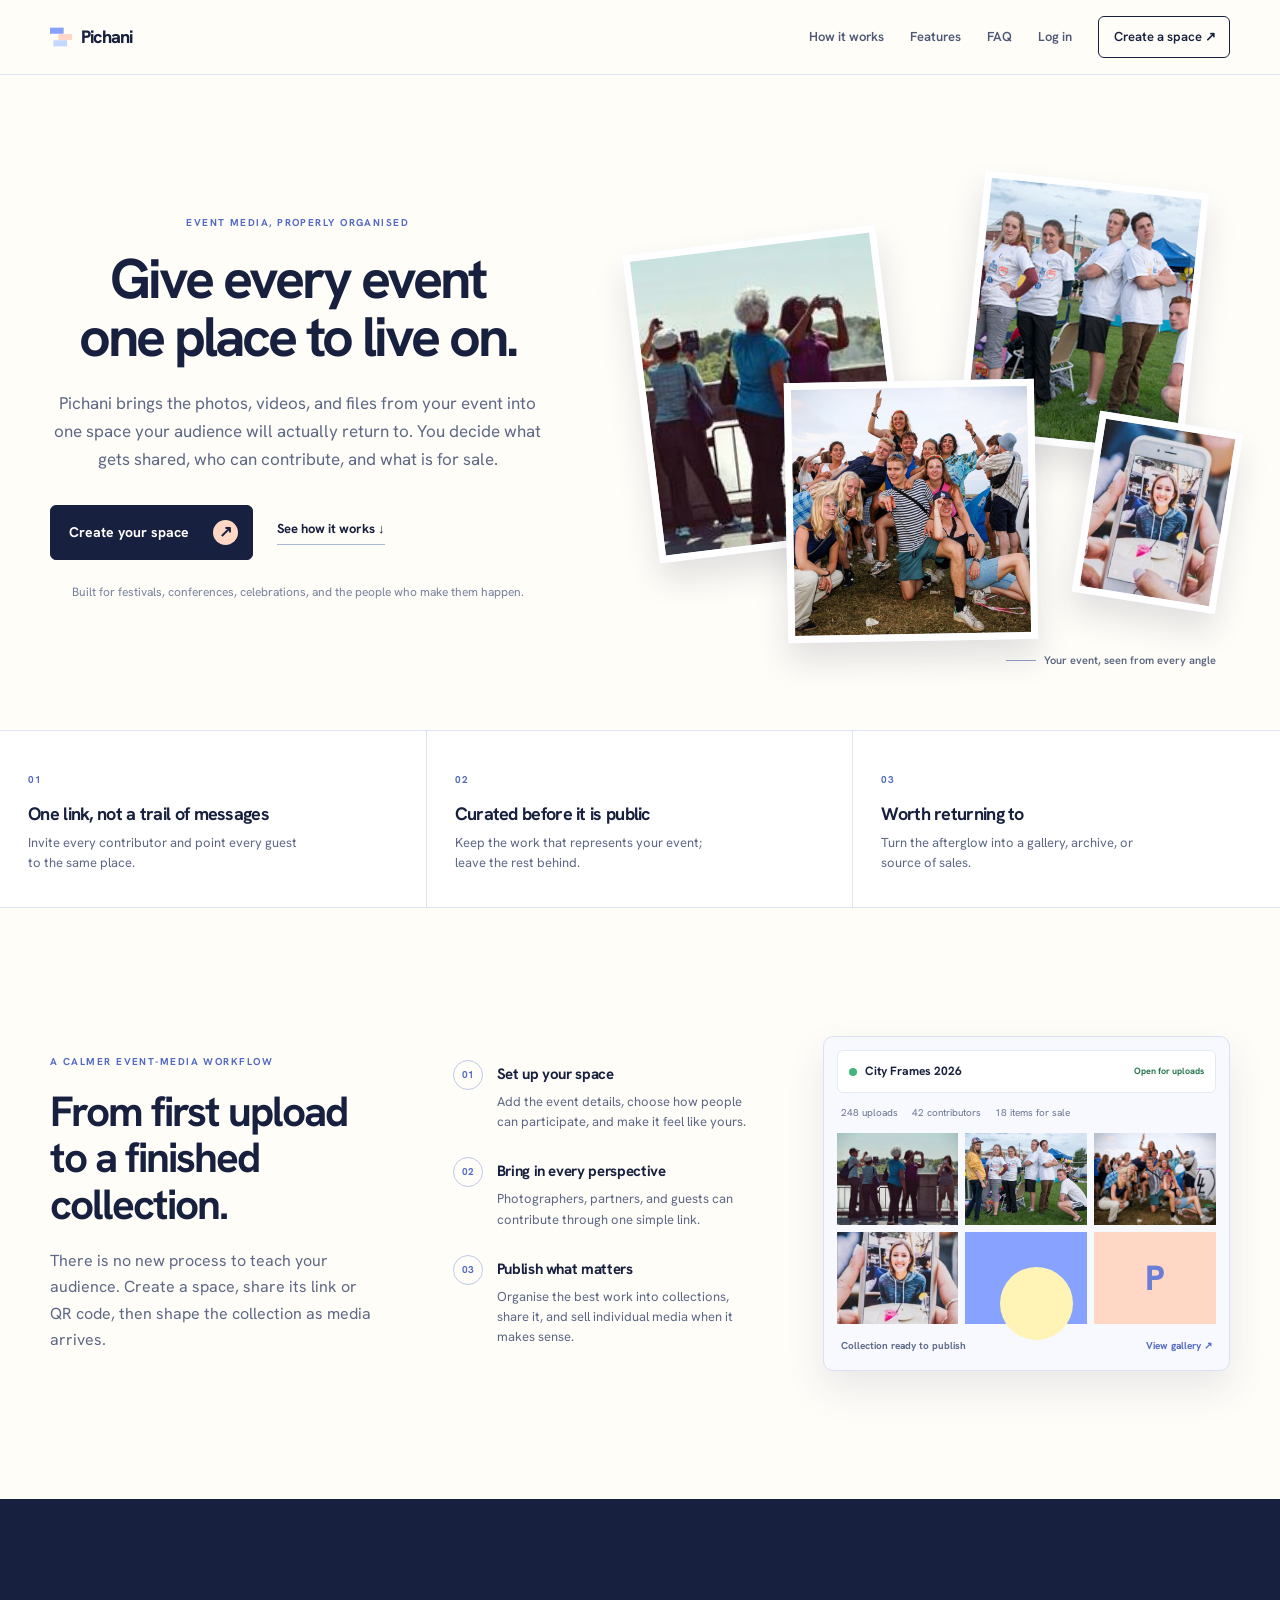
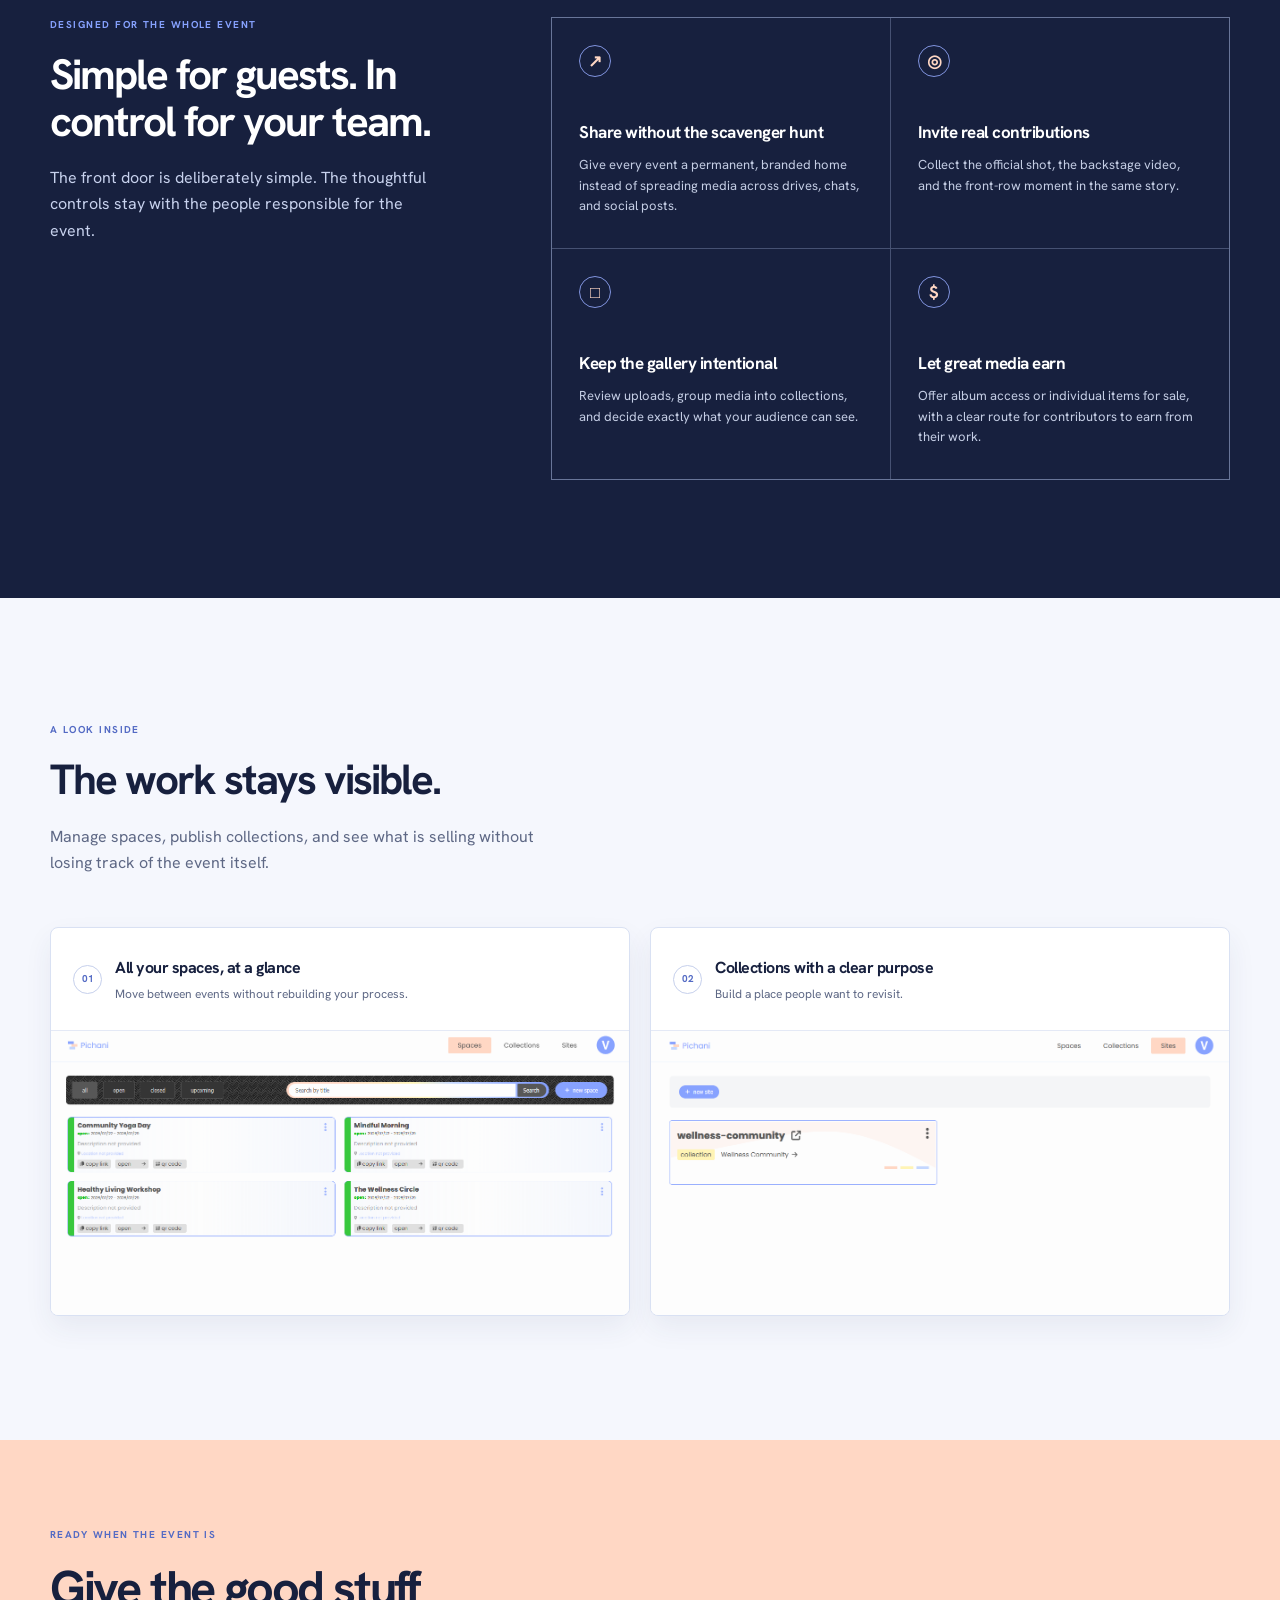
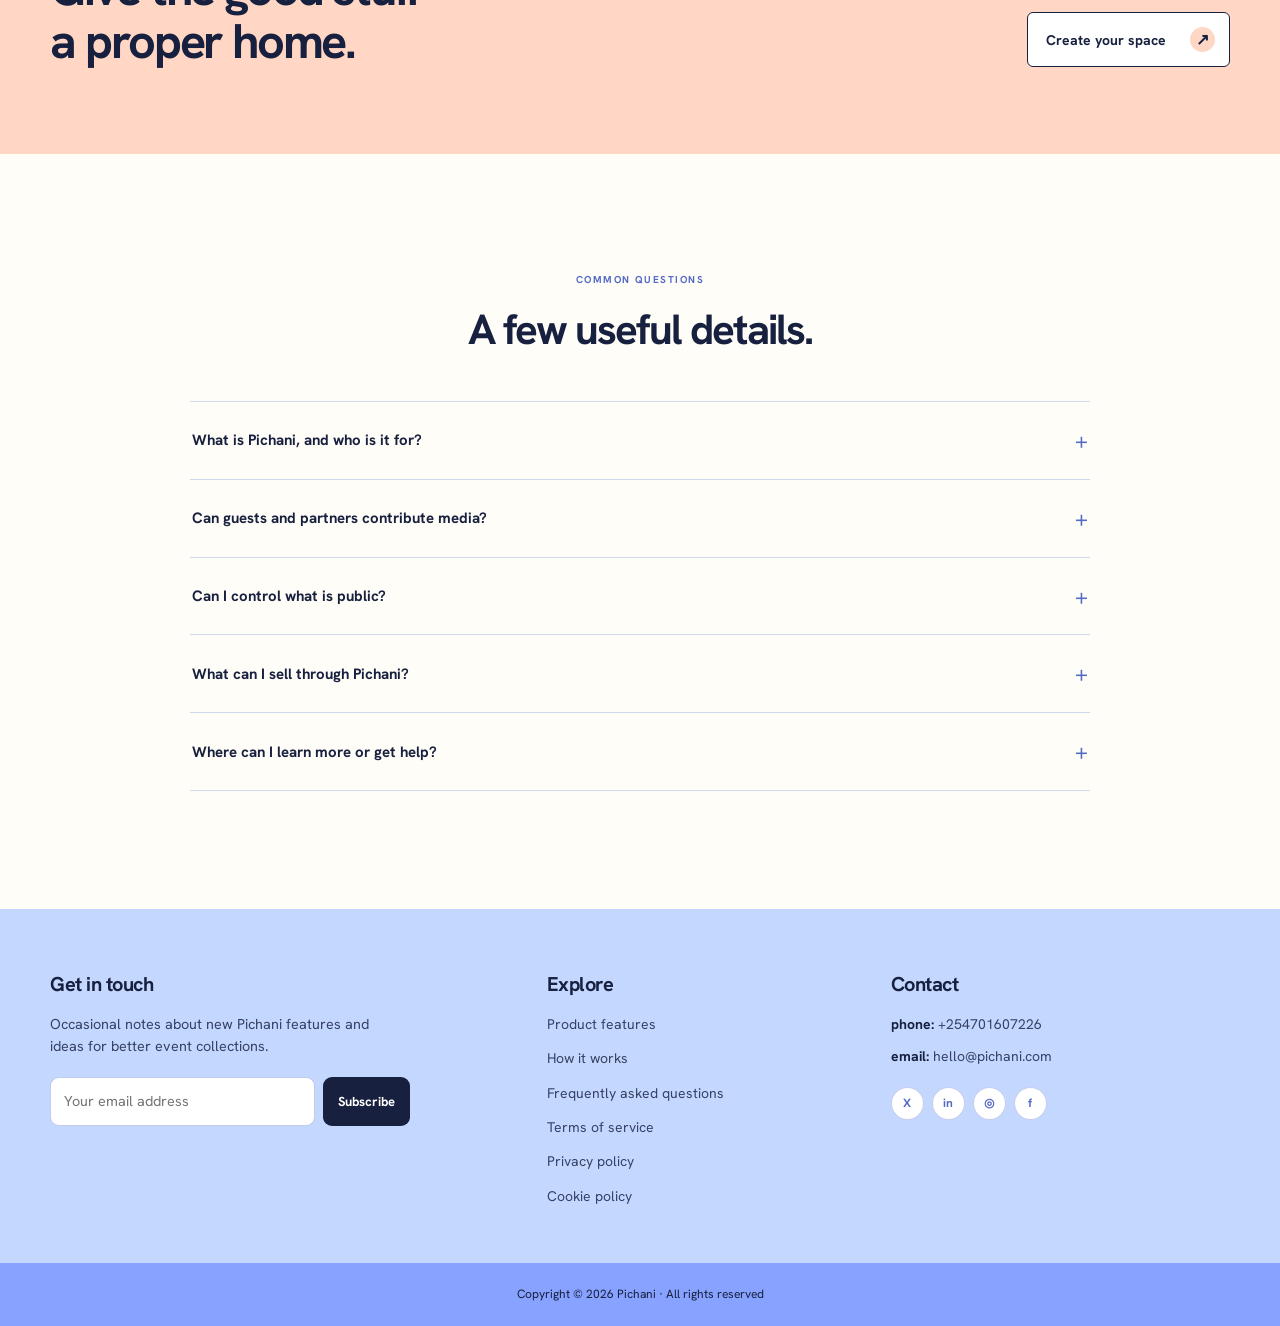
==== commit 66e490c5: "Further improvement of the home page" ====
--- a/index.html
+++ b/index.html
@@ -18,12 +18,13 @@
   <link rel="icon" type="image/svg+xml" href="/assets/svg/pichani.svg">
   <link rel="preconnect" href="https://fonts.googleapis.com">
   <link rel="preconnect" href="https://fonts.gstatic.com" crossorigin>
-  <link href="https://fonts.googleapis.com/css2?family=Inter:wght@400;500;600;700&family=Plus+Jakarta+Sans:wght@500;600;700;800&display=swap" rel="stylesheet">
+  <link href="https://fonts.googleapis.com/css2?family=Hanken+Grotesk:ital,wght@0,400..800;1,400..800&display=swap" rel="stylesheet">
   <link rel="stylesheet" href="assets/css/styles.css">
   <link rel="stylesheet" href="assets/css/homepage.css">
   <link rel="stylesheet" href="assets/css/footer.css">
 </head>
 <body id="top">
+  <a class="skip-link" href="#main-content">Skip to content</a>
   <header>
     <div class="container nav-container">
       <a class="logo" href="index.html" aria-label="Pichani home">
@@ -41,7 +42,7 @@
     </div>
   </header>
 
-  <main>
+  <main id="main-content" tabindex="-1">
     <section class="hero" aria-labelledby="hero-title">
       <div class="hero-copy">
         <p class="eyebrow">EVENT MEDIA, PROPERLY ORGANISED</p>
@@ -97,7 +98,7 @@
         <article class="feature-card"><span class="feature-icon" aria-hidden="true">↗</span><h3>Share without the scavenger hunt</h3><p>Give every event a permanent, branded home instead of spreading media across drives, chats, and social posts.</p></article>
         <article class="feature-card"><span class="feature-icon" aria-hidden="true">◎</span><h3>Invite real contributions</h3><p>Collect the official shot, the backstage video, and the front-row moment in the same story.</p></article>
         <article class="feature-card"><span class="feature-icon" aria-hidden="true">□</span><h3>Keep the gallery intentional</h3><p>Review uploads, group media into collections, and decide exactly what your audience can see.</p></article>
-        <article class="feature-card feature-card-accent"><span class="feature-icon" aria-hidden="true">$</span><h3>Let great media earn</h3><p>Offer album access or individual items for sale, with a clear route for contributors to earn from their work.</p></article>
+        <article class="feature-card"><span class="feature-icon" aria-hidden="true">$</span><h3>Let great media earn</h3><p>Offer album access or individual items for sale, with a clear route for contributors to earn from their work.</p></article>
       </div>
     </section>
 
--- a/assets/css/homepage.css
+++ b/assets/css/homepage.css
@@ -10,9 +10,11 @@
 }
 
 html { scroll-behavior: smooth; }
-body { background: var(--paper); color: var(--ink); }
+body { background: var(--paper); color: var(--ink); font-family: "Hanken Grotesk", sans-serif; }
 main { overflow: clip; }
 a:focus-visible, button:focus-visible, summary:focus-visible, input:focus-visible { outline: 3px solid #526bc8; outline-offset: 3px; }
+.skip-link { position: fixed; z-index: 100; top: 12px; left: 12px; padding: 10px 13px; border-radius: 5px; background: var(--ink); color: #fff; font-size: 13px; font-weight: 700; transform: translateY(-160%); transition: transform .16s ease; }
+.skip-link:focus { color: #fff; transform: translateY(0); }
 
 header { position: sticky; top: 0; z-index: 20; padding: 0; background: rgba(255,253,248,.94); border-bottom: 1px solid var(--line); backdrop-filter: blur(12px); }
 .container { max-width: 1240px; padding: 0 30px; }
@@ -20,9 +22,9 @@
 .logo { color: var(--ink); gap: 9px; }
 .logo:hover { color: var(--ink); }
 .logo svg { width: 22px; height: 20px; }
-.logo-name { font-family: "Plus Jakarta Sans", sans-serif; font-size: 17px; font-weight: 800; letter-spacing: -.7px; }
+.logo-name { font-family: "Hanken Grotesk", sans-serif; font-size: 18px; font-weight: 750; letter-spacing: -.8px; }
 .container.nav-container .nav-links { align-items: center; gap: 26px; }
-.container.nav-container .nav-links a { color: #4d5876; font-family: Inter, sans-serif; font-size: 13px; font-weight: 600 !important; }
+.container.nav-container .nav-links a { color: #4d5876; font-family: "Hanken Grotesk", sans-serif; font-size: 13px; font-weight: 600 !important; }
 .container.nav-container .nav-links a:hover { color: var(--ink); }
 .container.nav-container .nav-links .nav-cta { padding: 10px 13px 10px 15px; border: 1px solid var(--ink); border-radius: 6px; color: var(--ink); }
 .container.nav-container .nav-links .nav-cta:hover { color: #fff; background: var(--ink); }
@@ -30,8 +32,9 @@
 .hero { display: grid; grid-template-columns: minmax(0, .88fr) minmax(500px, 1.12fr); gap: 54px; align-items: center; max-width: 1360px; min-height: 655px; margin: 0 auto; padding: 88px max(30px, calc((100vw - 1180px) / 2)) 76px; background: var(--paper); }
 .hero-copy { max-width: 575px; }
 .eyebrow { margin: 0 0 19px; color: #536ac4; font-size: 10px; font-weight: 700; letter-spacing: 1.45px; }
-h1, h2, h3 { font-family: "Plus Jakarta Sans", sans-serif; color: var(--ink); }
-.hero h1 { margin: 0; font-size: clamp(42px, 4.35vw, 66px); line-height: 1.07; letter-spacing: -3.2px; }
+h1, h2, h3 { font-family: "Hanken Grotesk", sans-serif; color: var(--ink); }
+h1, h2 { font-weight: 700; }
+.hero h1 { margin: 0; font-size: clamp(42px, 4.35vw, 66px); line-height: 1.04; letter-spacing: -3px; }
 .intro { max-width: 510px; margin: 23px 0 0; color: var(--muted); font-size: 17px; line-height: 1.65; }
 .hero-actions { display: flex; align-items: center; gap: 24px; margin-top: 32px; }
 .button { display: inline-flex; align-items: center; justify-content: space-between; gap: 24px; min-width: 190px; padding: 14px 14px 14px 18px; border: 1px solid var(--ink); border-radius: 6px; background: var(--ink); color: #fff; font-size: 14px; font-weight: 700; line-height: 1; transition: background .18s ease, transform .18s ease; }
@@ -64,7 +67,7 @@
 .proof-strip p { max-width: 270px; color: var(--muted); font-size: 13px; line-height: 1.5; }
 
 .workflow { display: grid; grid-template-columns: .8fr .72fr 1fr; gap: clamp(38px, 6vw, 92px); align-items: center; padding: 128px max(30px, calc((100vw - 1180px) / 2)); background: var(--paper); }
-.section-copy h2, .demos-heading h2, .faq-heading h2 { max-width: 560px; margin: 0; font-size: clamp(31px, 3.3vw, 48px); line-height: 1.13; letter-spacing: -2px; }
+.section-copy h2, .demos-heading h2, .faq-heading h2 { max-width: 560px; margin: 0; font-size: clamp(31px, 3.3vw, 48px); line-height: 1.1; letter-spacing: -2px; }
 .section-copy > p:last-child, .demos-heading > p:last-child { max-width: 500px; margin: 20px 0 0; color: var(--muted); font-size: 16px; line-height: 1.65; }
 .workflow-steps { display: grid; gap: 25px; margin: 0; padding: 0; list-style: none; }
 .workflow-steps li { display: flex; gap: 14px; }
@@ -85,7 +88,7 @@
 .tile-five { background: var(--blue); position: relative; }
 .tile-five::after { content: ''; position: absolute; width: 60%; aspect-ratio: 1; right: 12%; bottom: -17%; border-radius: 50%; background: var(--cream); }
 .tile-six { background: var(--peach); position: relative; }
-.tile-six::after { content: 'P'; position: absolute; inset: 0; display: grid; place-items: center; color: #6a7ed5; font: 800 35px "Plus Jakarta Sans", sans-serif; }
+.tile-six::after { content: 'P'; position: absolute; inset: 0; display: grid; place-items: center; color: #6a7ed5; font: 750 35px "Hanken Grotesk", sans-serif; }
 .workspace-footer { display: flex; justify-content: space-between; padding: 14px 4px 3px; color: #5f6b88; font-size: 10px; font-weight: 700; }
 .workspace-footer span:last-child { color: #536ac4; }
 
@@ -98,7 +101,7 @@
 .feature-card:hover { background: #202c52; }
 .feature-card-accent { background: #25345f; }
 .feature-icon { display: grid; width: 32px; height: 32px; place-items: center; border: 1px solid #8194df; border-radius: 50%; color: var(--peach); font-size: 17px; font-weight: 700; }
-.feature-card h3 { margin: 42px 0 9px; color: #fff; font-size: 17px; letter-spacing: -.6px; }
+.feature-card h3 { margin: 42px 0 9px; color: #fff; font-family: "Hanken Grotesk", sans-serif; font-size: 17px; font-weight: 700; letter-spacing: -.5px; }
 .feature-card p { margin: 0; color: #c4cde4; font-size: 13px; line-height: 1.55; }
 
 .demos { padding: 124px max(30px, calc((100vw - 1180px) / 2)); background: #f5f7fd; }
@@ -113,7 +116,7 @@
 .demo-capture.mobile { display: none; }
 
 .closing-cta { display: flex; justify-content: space-between; align-items: end; gap: 42px; padding: 87px max(30px, calc((100vw - 1180px) / 2)); background: var(--peach); }
-.closing-cta h2 { margin: 0; font: 700 clamp(34px, 3.8vw, 53px)/1.1 "Plus Jakarta Sans", sans-serif; letter-spacing: -2.4px; }
+.closing-cta h2 { margin: 0; font: 700 clamp(34px, 3.8vw, 53px)/1.08 "Hanken Grotesk", sans-serif; letter-spacing: -2.4px; }
 .button-light { background: #fff; color: var(--ink); }
 .button-light:hover { background: var(--ink); color: #fff; }
 
--- a/assets/css/footer.css
+++ b/assets/css/footer.css
@@ -4,7 +4,7 @@
 	border:0;
 	text-align:initial;
 	color:#17203e;
-	font-family:"DM Sans",Inter,Arial,sans-serif
+	font-family:"Hanken Grotesk",Arial,sans-serif
 }
 
 .footer-main{
@@ -22,7 +22,7 @@
 
 .footer-column h3{
 	margin:0 0 18px;
-	font:700 20px/1.1 "Plus Jakarta Sans","DM Sans",sans-serif;
+	font:700 20px/1.1 "Hanken Grotesk",Arial,sans-serif;
 	letter-spacing:-.5px;
 	color:#17203e
 }
@@ -67,7 +67,7 @@
 	border-radius:9px;
 	background:#17203e;
 	color:white;
-	font:700 13px/1 "DM Sans",Inter,sans-serif;
+	font:700 13px/1 "Hanken Grotesk",Arial,sans-serif;
 	cursor:pointer
 }
 
@@ -221,5 +221,3 @@
 
 
 }
-
-
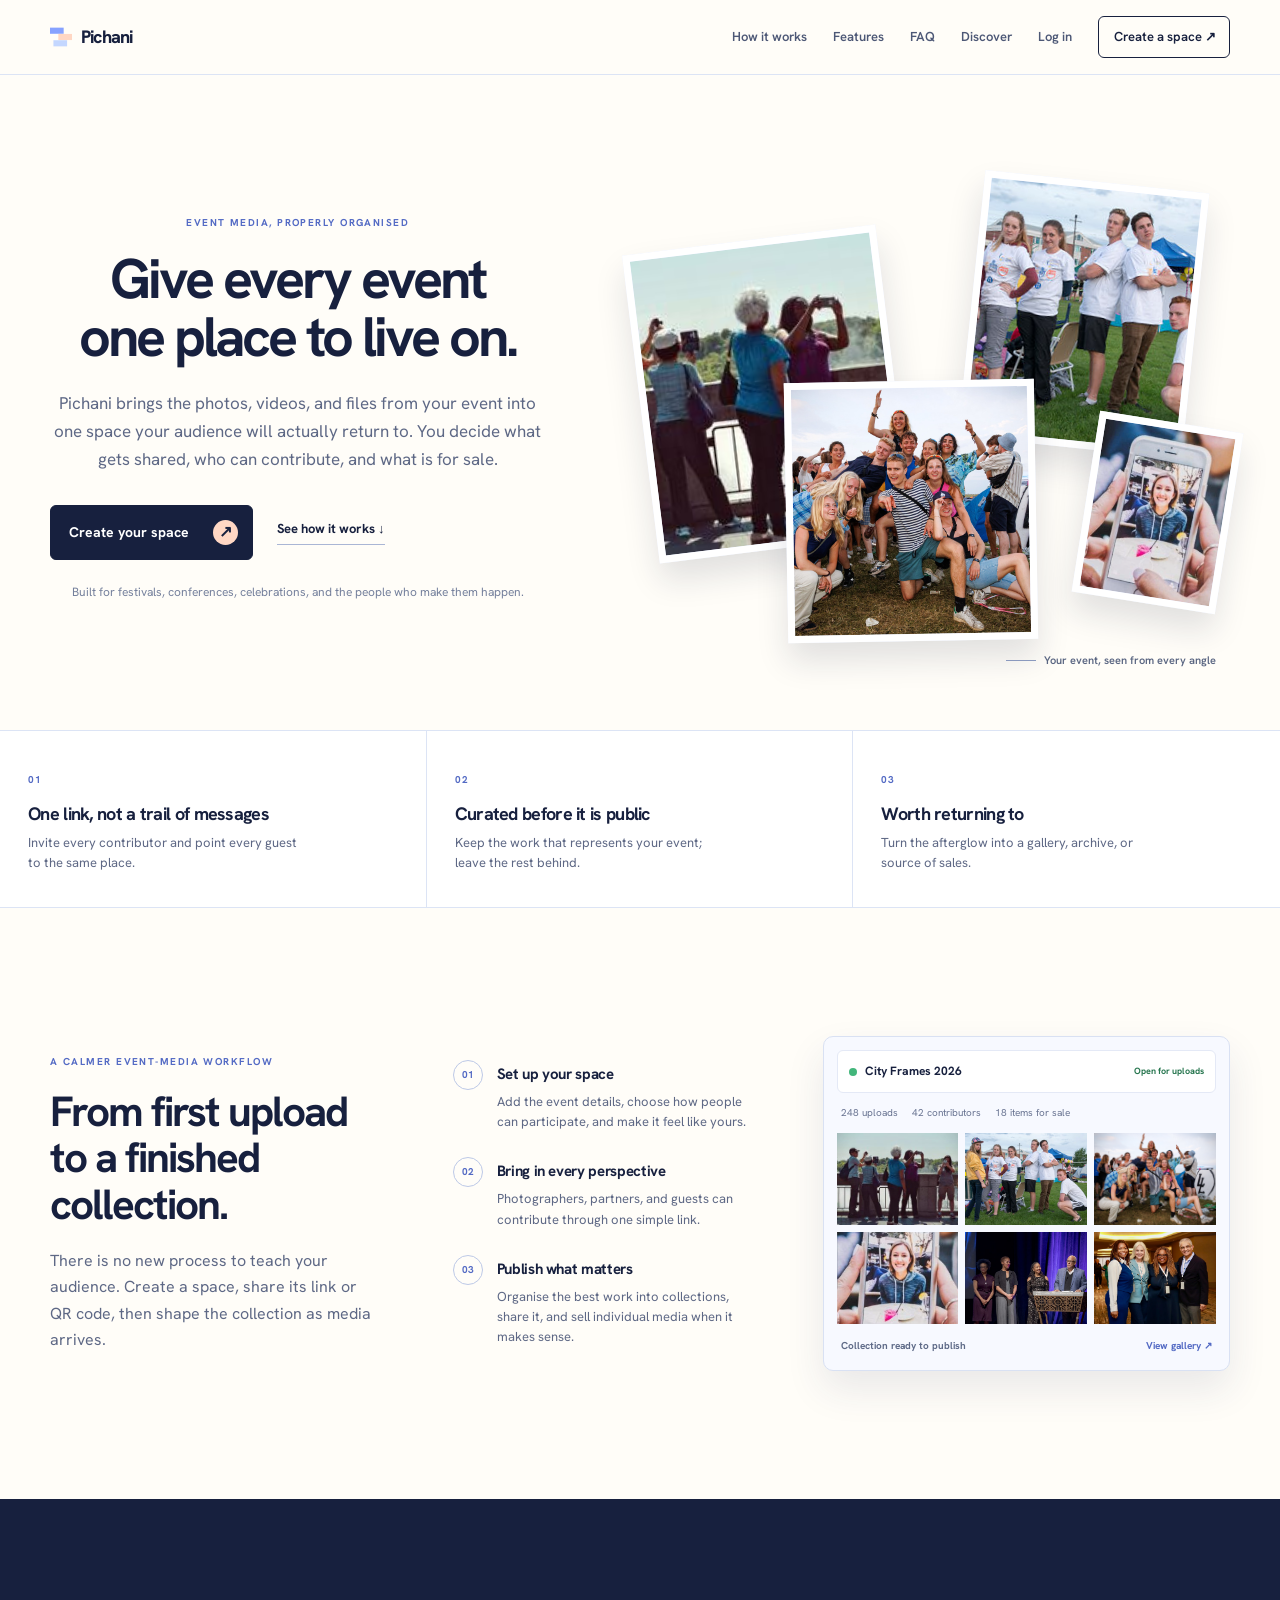
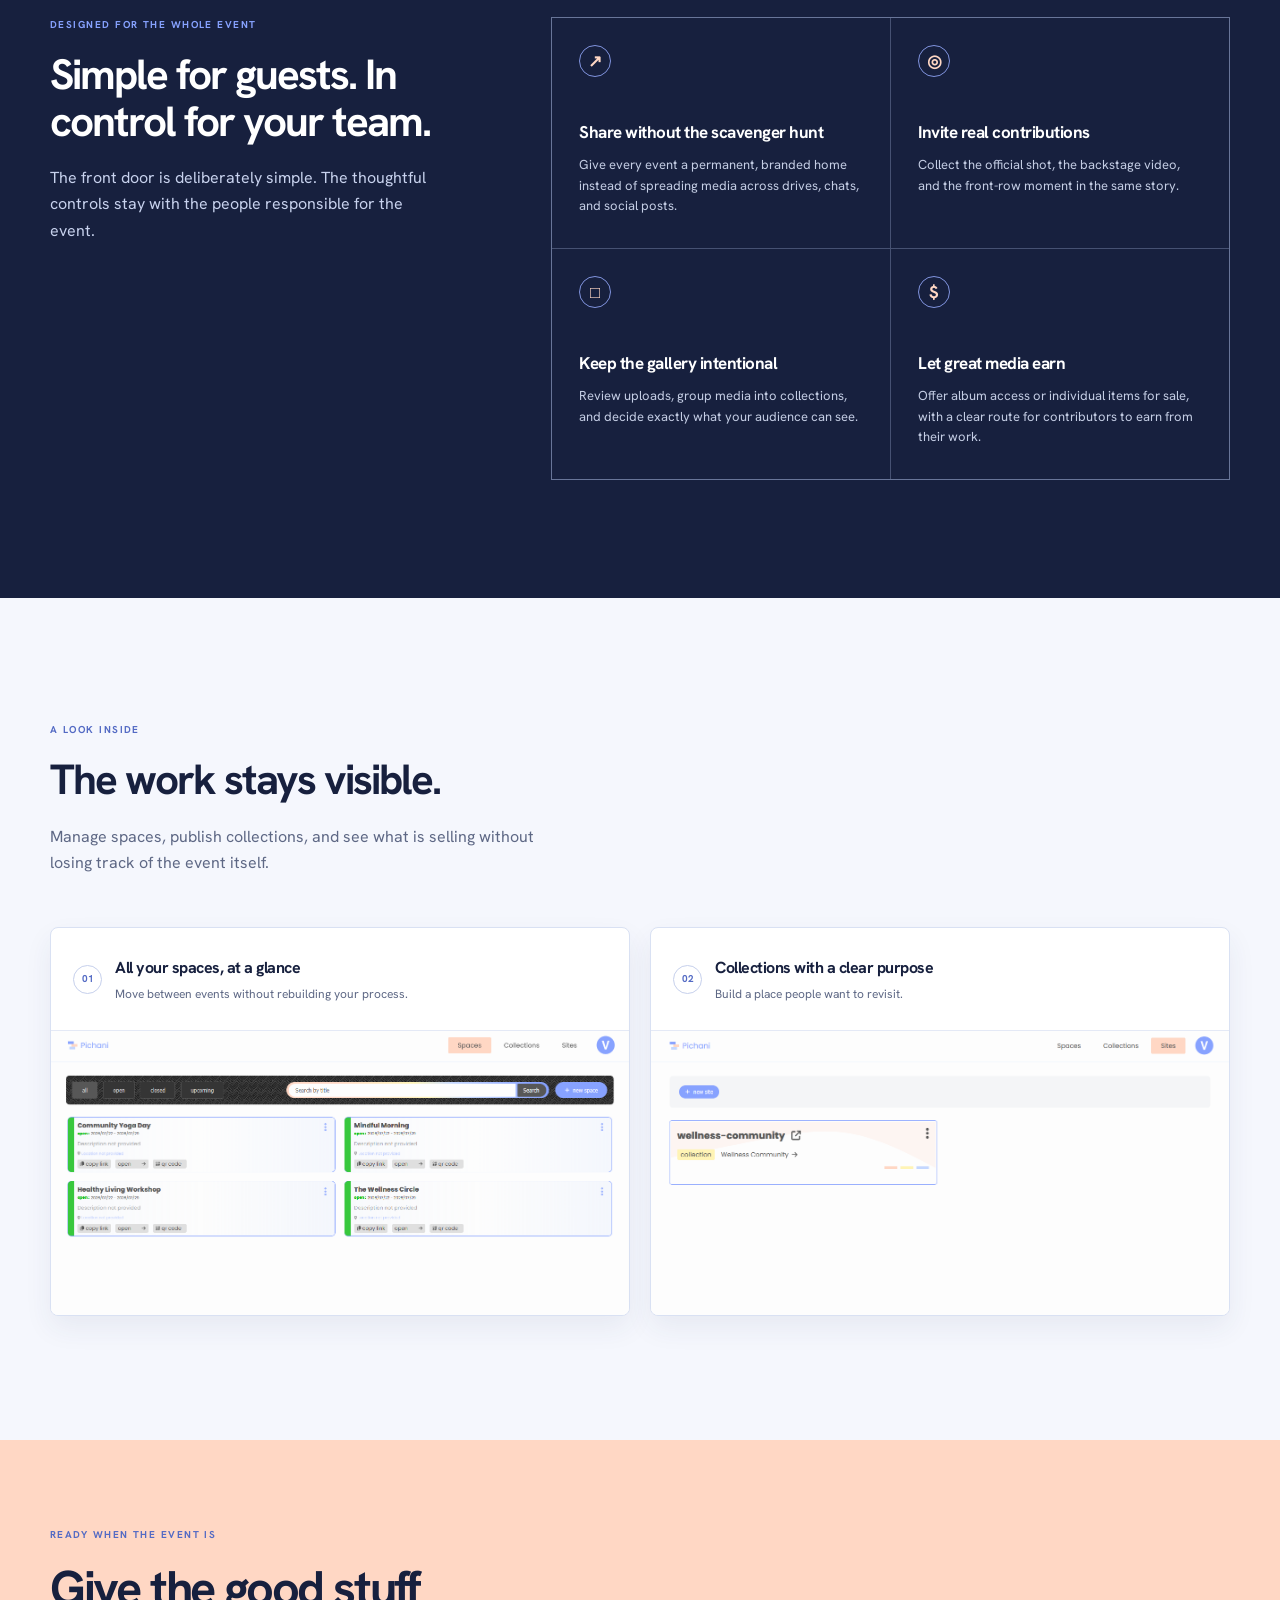
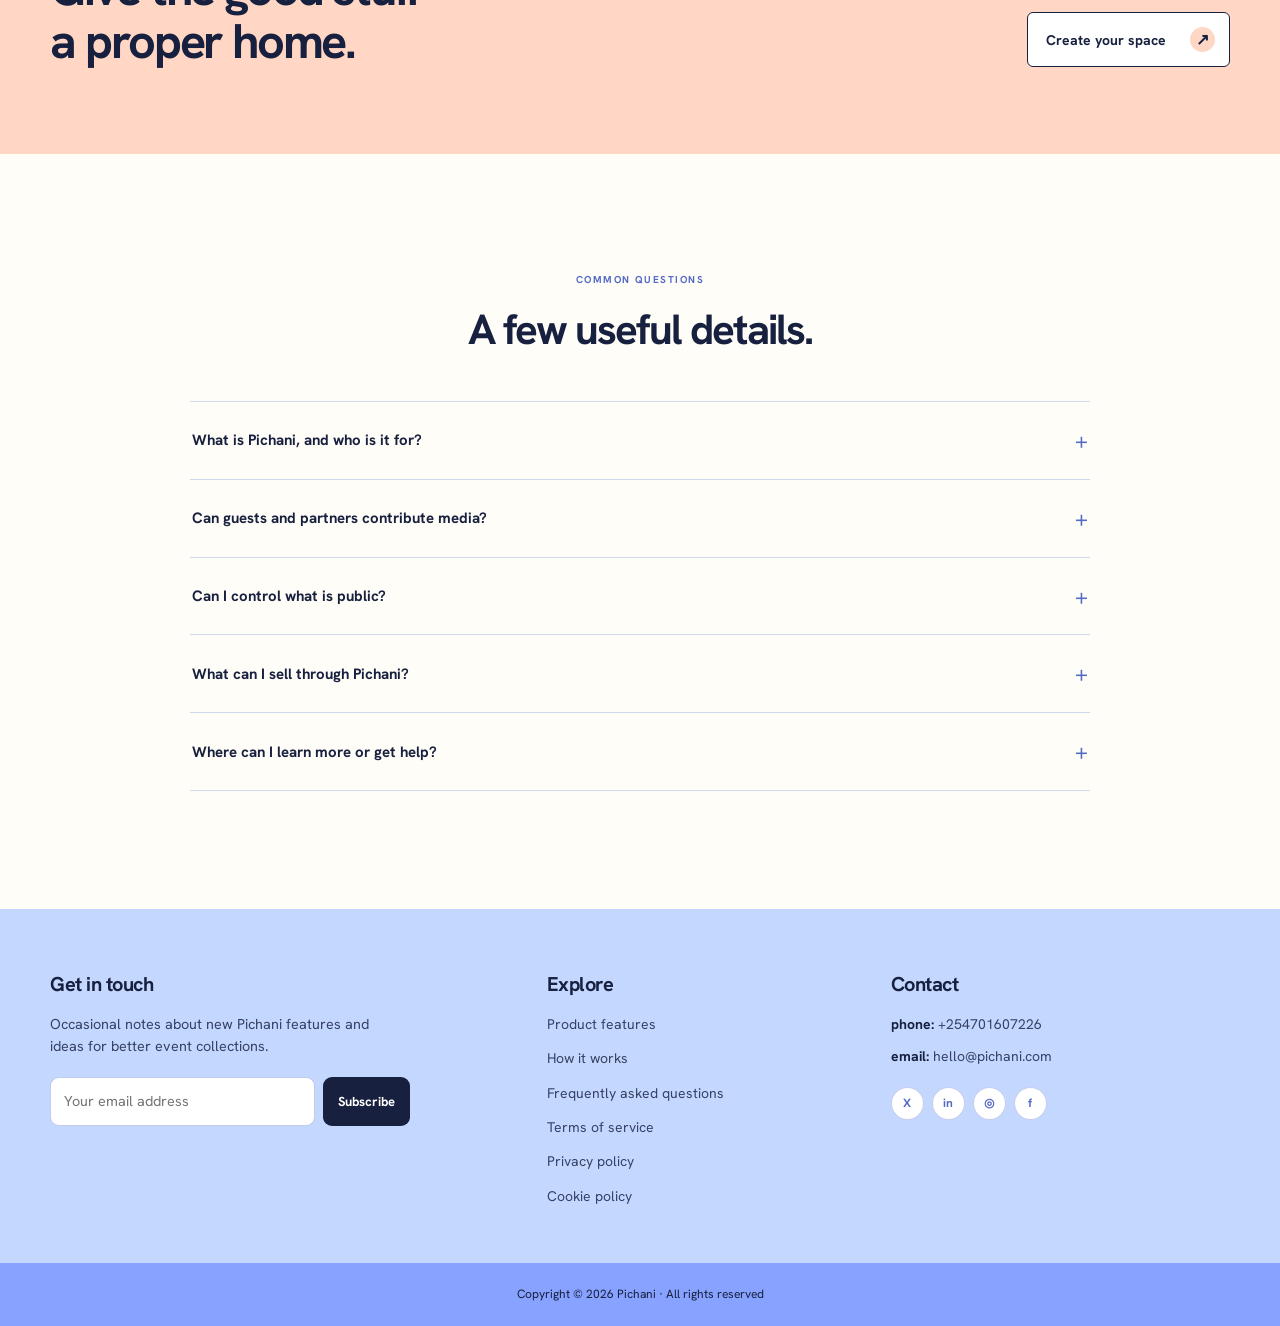
==== commit 46e24baa: "Add discover" ====
--- a/index.html
+++ b/index.html
@@ -35,6 +35,7 @@
         <a href="#how-it-works">How it works</a>
         <a href="#features">Features</a>
         <a href="#faqs">FAQ</a>
+        <a href="https://app.pichani.com/discover">Discover</a>
         <a href="https://app.pichani.com/signin">Log in</a>
         <a class="nav-cta" href="https://app.pichani.com/signin">Create a space <span aria-hidden="true">↗</span></a>
       </nav>
--- a/assets/css/homepage.css
+++ b/assets/css/homepage.css
@@ -85,10 +85,8 @@
 .tile-two { background-image: url('/assets/images/two.jpg'); }
 .tile-three { background-image: url('/assets/images/three.jpg'); }
 .tile-four { background-image: url('/assets/images/woman.PNG'); }
-.tile-five { background: var(--blue); position: relative; }
-.tile-five::after { content: ''; position: absolute; width: 60%; aspect-ratio: 1; right: 12%; bottom: -17%; border-radius: 50%; background: var(--cream); }
-.tile-six { background: var(--peach); position: relative; }
-.tile-six::after { content: 'P'; position: absolute; inset: 0; display: grid; place-items: center; color: #6a7ed5; font: 750 35px "Hanken Grotesk", sans-serif; }
+.tile-five { background-image: url('/assets/images/four.jpg'); }
+.tile-six { background-image: url('/assets/images/five.jpg'); }
 .workspace-footer { display: flex; justify-content: space-between; padding: 14px 4px 3px; color: #5f6b88; font-size: 10px; font-weight: 700; }
 .workspace-footer span:last-child { color: #536ac4; }
 
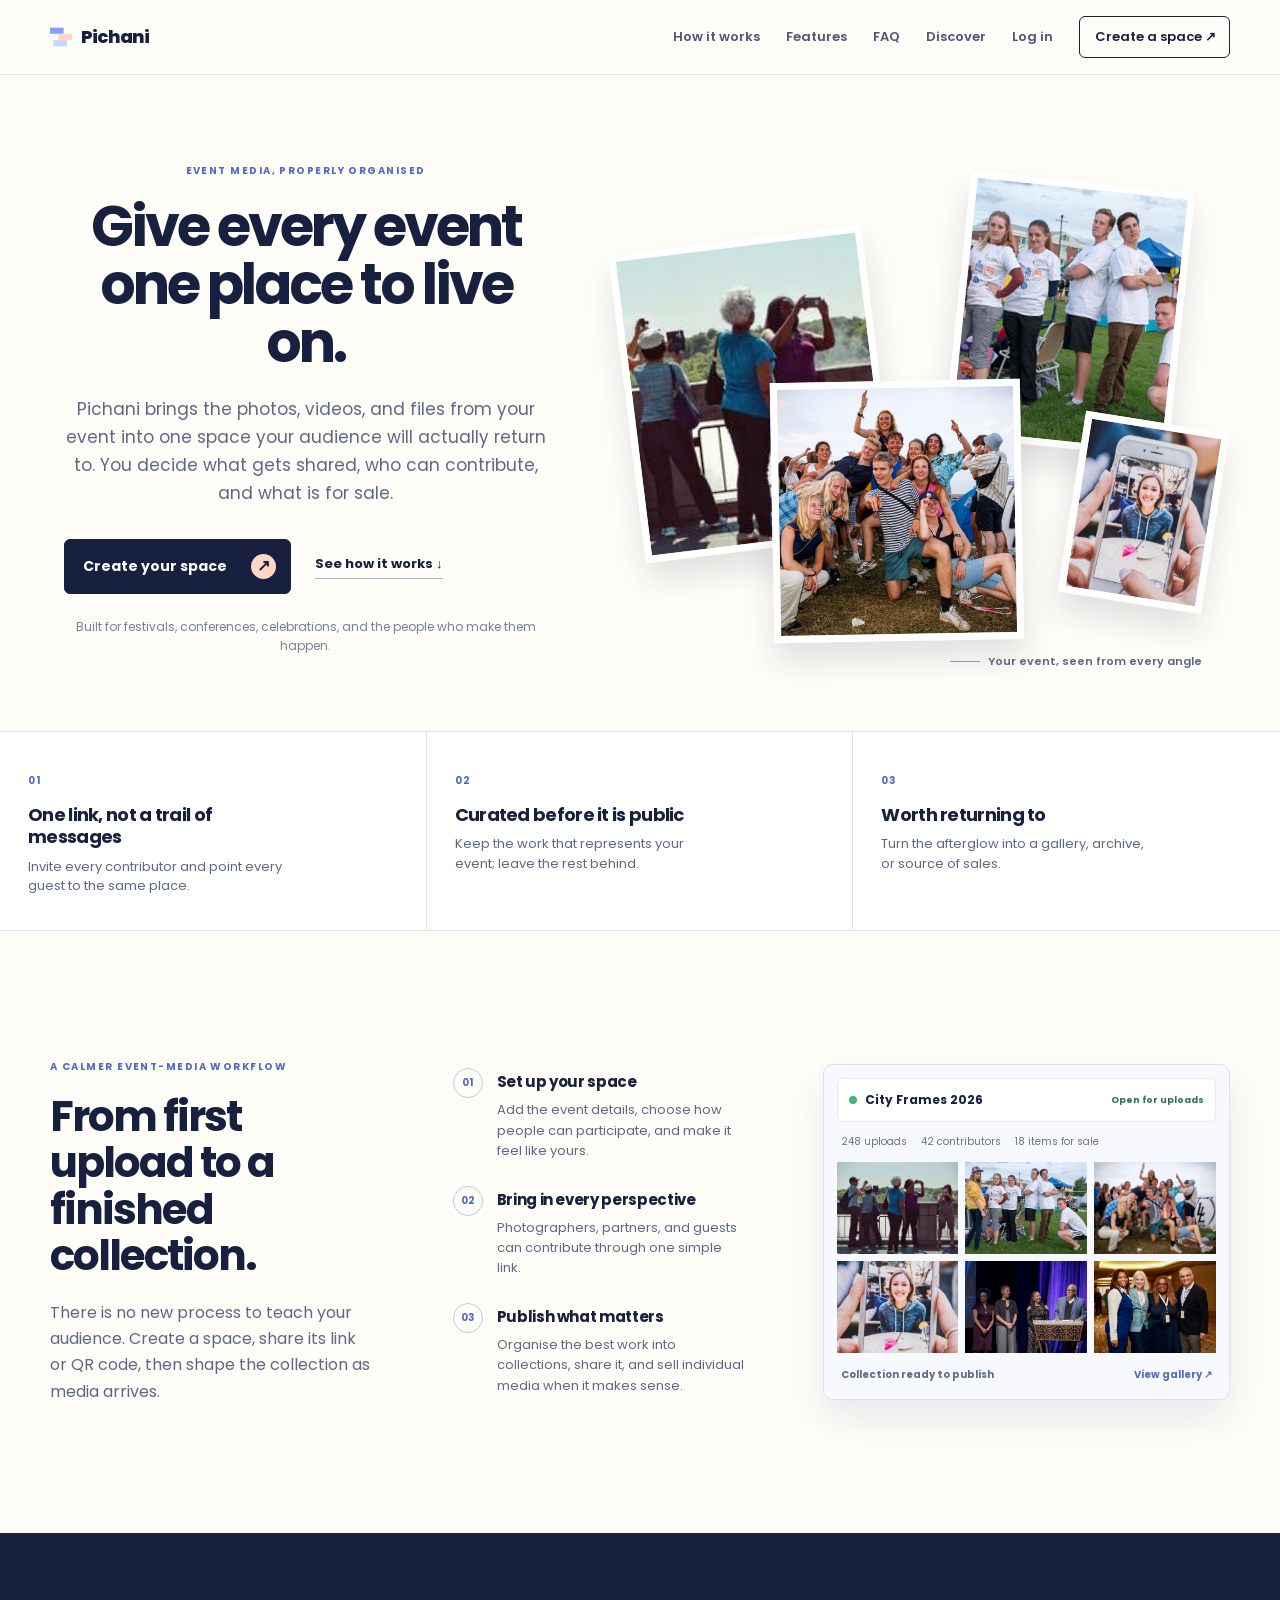
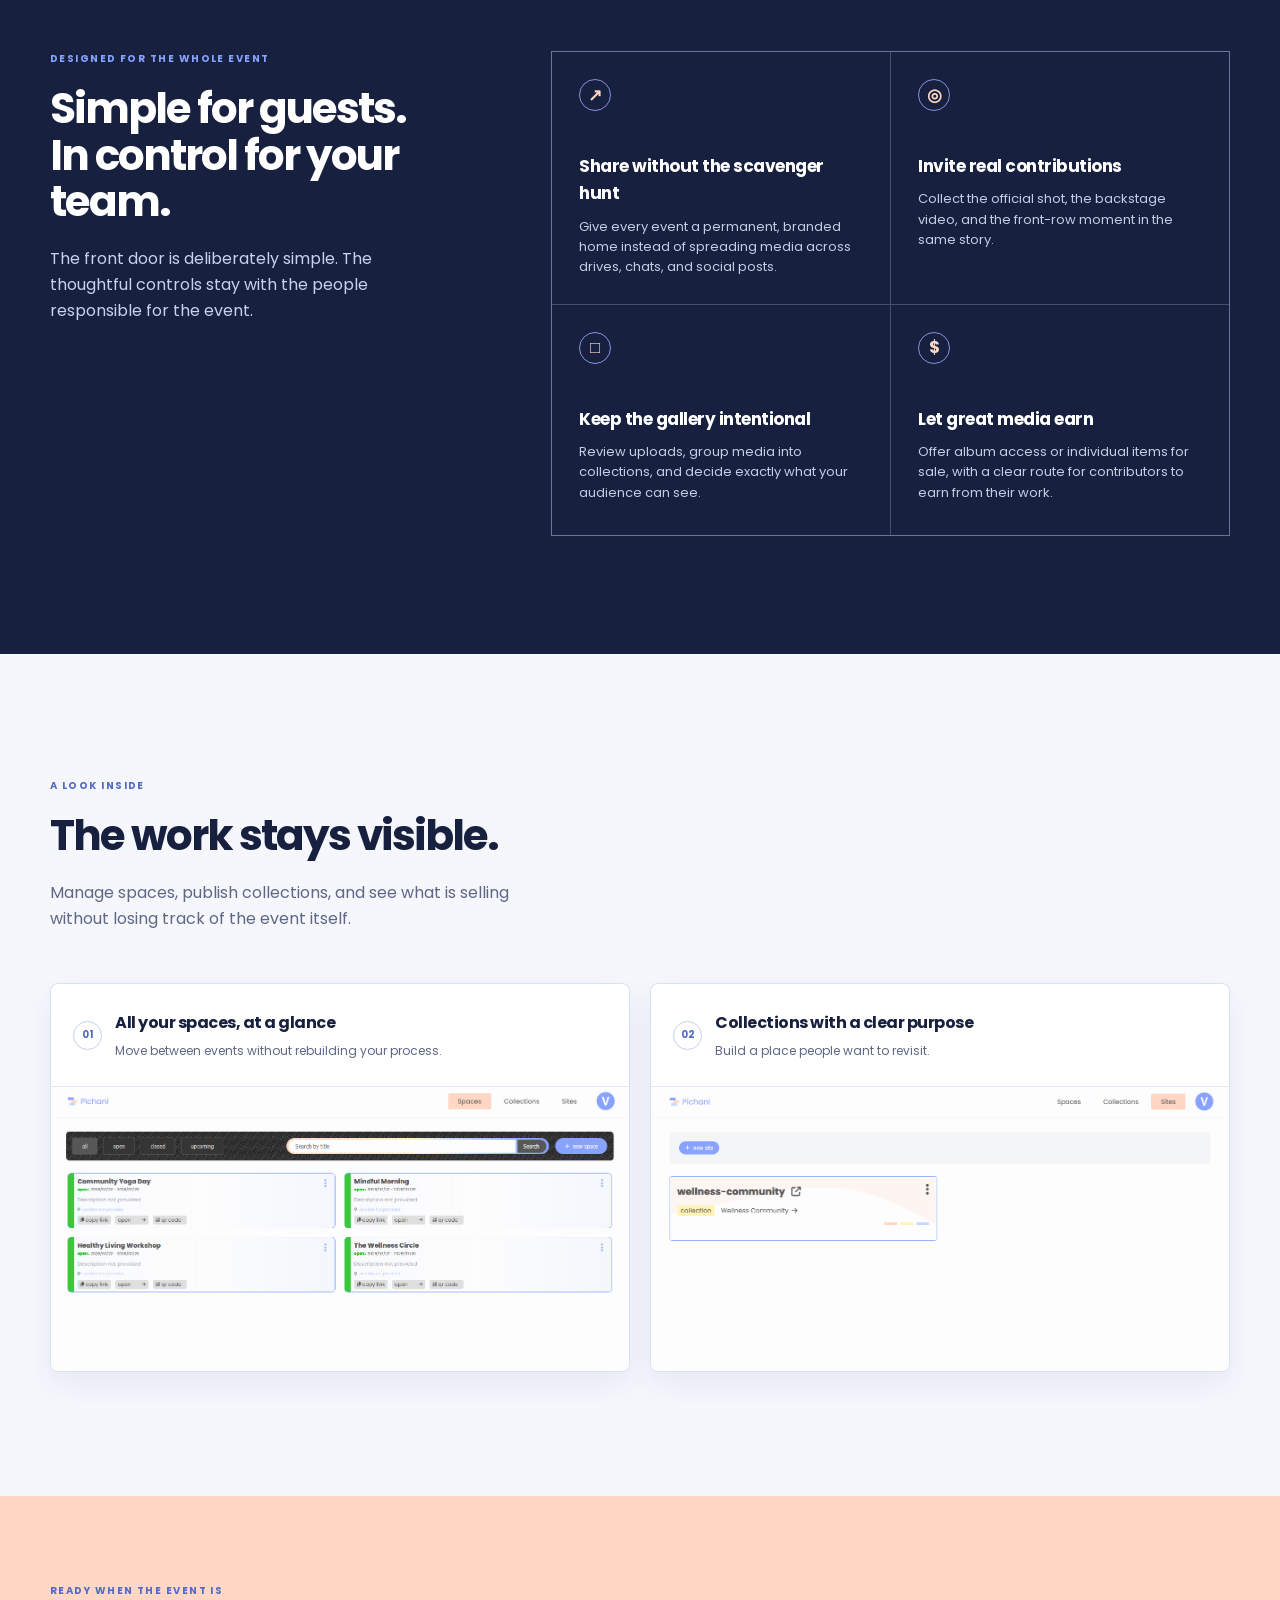
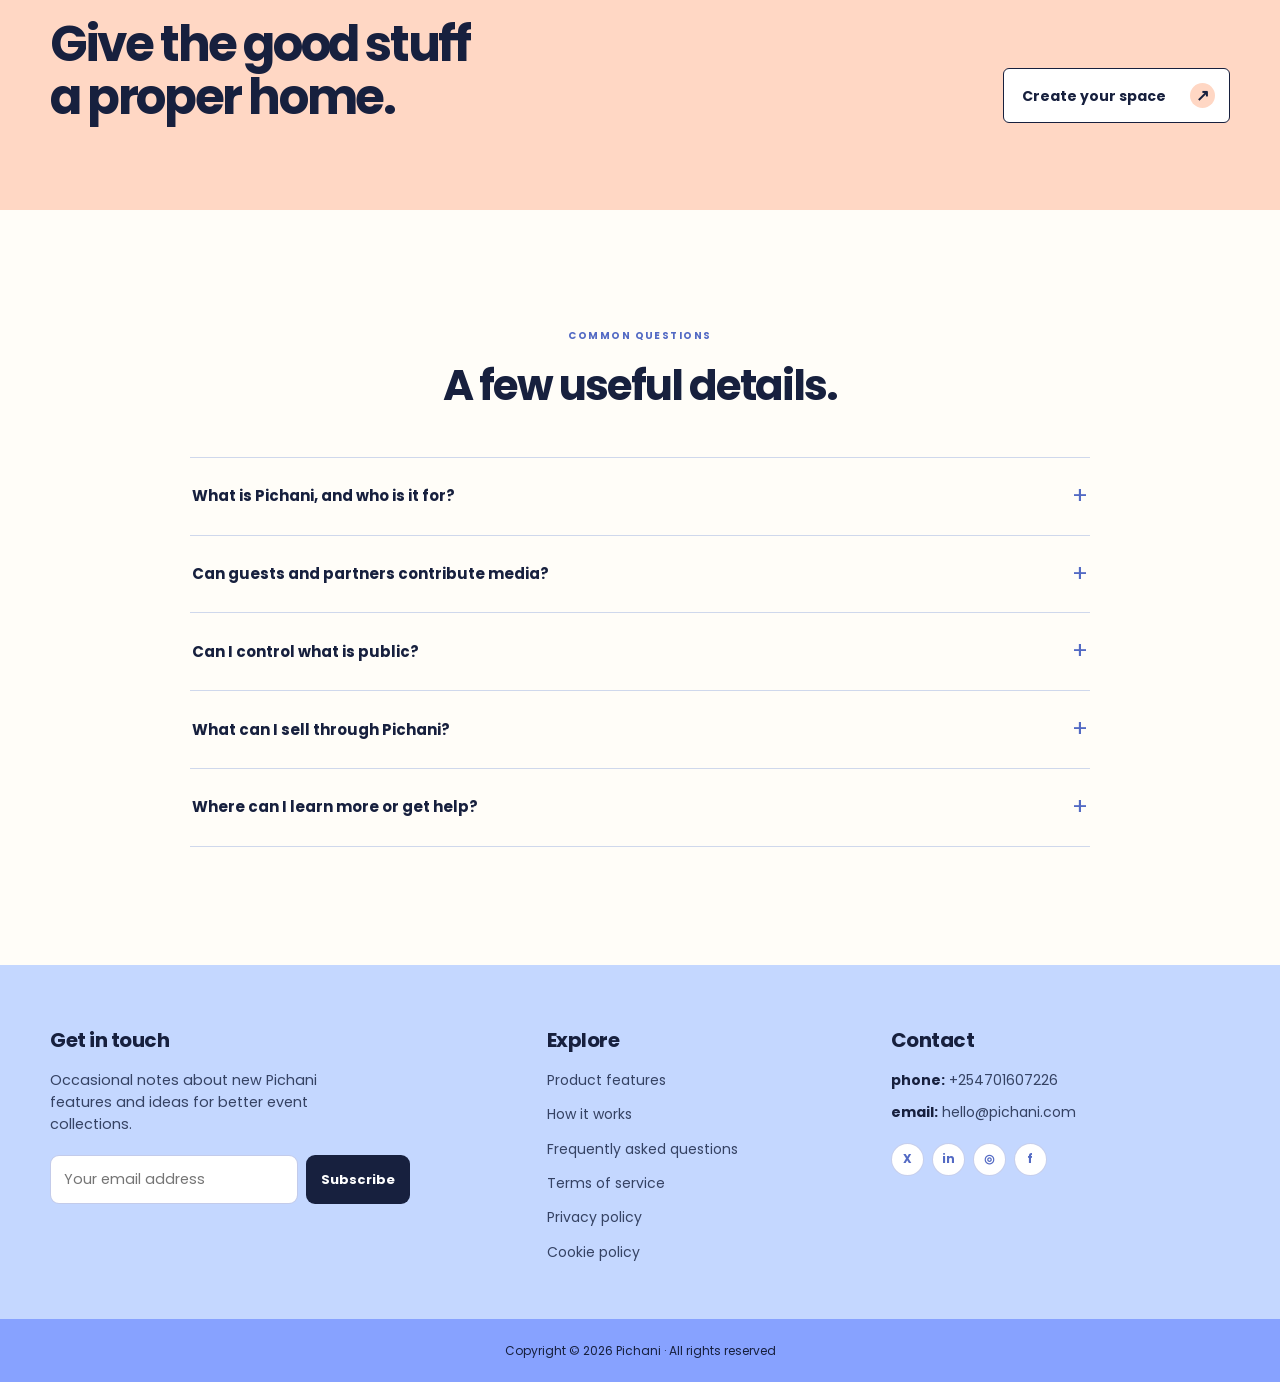
==== commit 0ca34959: "Use Poppins for our primary font" ====
--- a/index.html
+++ b/index.html
@@ -18,7 +18,7 @@
   <link rel="icon" type="image/svg+xml" href="/assets/svg/pichani.svg">
   <link rel="preconnect" href="https://fonts.googleapis.com">
   <link rel="preconnect" href="https://fonts.gstatic.com" crossorigin>
-  <link href="https://fonts.googleapis.com/css2?family=Hanken+Grotesk:ital,wght@0,400..800;1,400..800&display=swap" rel="stylesheet">
+  <link href="https://fonts.googleapis.com/css2?family=Poppins:wght@400;500;600;700;800&display=swap" rel="stylesheet">
   <link rel="stylesheet" href="assets/css/styles.css">
   <link rel="stylesheet" href="assets/css/homepage.css">
   <link rel="stylesheet" href="assets/css/footer.css">
--- a/assets/css/styles.css
+++ b/assets/css/styles.css
@@ -20,7 +20,7 @@
 }
 
 body {
-    font-family: 'Inter', -apple-system, BlinkMacSystemFont, "Segoe UI", Roboto, sans-serif;
+    font-family: 'Poppins', sans-serif;
     background-color: var(--bg-light);
     color: var(--text-main);
     line-height: 1.6;
@@ -28,7 +28,7 @@
 }
 
 h1, h2, h3, h4 {
-    font-family: 'Plus Jakarta Sans', sans-serif;
+    font-family: 'Poppins', sans-serif;
     font-weight: 700;
     color: var(--text-main);
     margin-bottom: 1rem;
@@ -74,7 +74,7 @@
 }
 
 .logo {
-    font-family: 'Plus Jakarta Sans', sans-serif;
+    font-family: 'Poppins', sans-serif;
     font-weight: 800;
     font-size: 1.5rem;
     color: var(--primary);
@@ -106,7 +106,7 @@
     font-weight: 500 !important;
     font-size: 0.9rem;
     color: var(--text-muted);
-    font-family: 'Plus Jakarta Sans', sans-serif;
+    font-family: 'Poppins', sans-serif;
     text-decoration: none;
 }
 
--- a/assets/css/homepage.css
+++ b/assets/css/homepage.css
@@ -10,7 +10,7 @@
 }
 
 html { scroll-behavior: smooth; }
-body { background: var(--paper); color: var(--ink); font-family: "Hanken Grotesk", sans-serif; }
+body { background: var(--paper); color: var(--ink); font-family: "Poppins", sans-serif; }
 main { overflow: clip; }
 a:focus-visible, button:focus-visible, summary:focus-visible, input:focus-visible { outline: 3px solid #526bc8; outline-offset: 3px; }
 .skip-link { position: fixed; z-index: 100; top: 12px; left: 12px; padding: 10px 13px; border-radius: 5px; background: var(--ink); color: #fff; font-size: 13px; font-weight: 700; transform: translateY(-160%); transition: transform .16s ease; }
@@ -22,17 +22,17 @@
 .logo { color: var(--ink); gap: 9px; }
 .logo:hover { color: var(--ink); }
 .logo svg { width: 22px; height: 20px; }
-.logo-name { font-family: "Hanken Grotesk", sans-serif; font-size: 18px; font-weight: 750; letter-spacing: -.8px; }
+.logo-name { font-family: "Poppins", sans-serif; font-size: 18px; font-weight: 750; letter-spacing: -.8px; }
 .container.nav-container .nav-links { align-items: center; gap: 26px; }
-.container.nav-container .nav-links a { color: #4d5876; font-family: "Hanken Grotesk", sans-serif; font-size: 13px; font-weight: 600 !important; }
+.container.nav-container .nav-links a { color: #4d5876; font-family: "Poppins", sans-serif; font-size: 13px; font-weight: 600 !important; }
 .container.nav-container .nav-links a:hover { color: var(--ink); }
 .container.nav-container .nav-links .nav-cta { padding: 10px 13px 10px 15px; border: 1px solid var(--ink); border-radius: 6px; color: var(--ink); }
 .container.nav-container .nav-links .nav-cta:hover { color: #fff; background: var(--ink); }
 
-.hero { display: grid; grid-template-columns: minmax(0, .88fr) minmax(500px, 1.12fr); gap: 54px; align-items: center; max-width: 1360px; min-height: 655px; margin: 0 auto; padding: 88px max(30px, calc((100vw - 1180px) / 2)) 76px; background: var(--paper); }
+.hero { display: grid; grid-template-columns: minmax(0, .88fr) minmax(500px, 1.12fr); gap: 54px; align-items: center; max-width: 1360px; min-height: 655px; margin: 0 auto; padding: 88px max(30px, calc((100vw - 1180px) / 2)) 76px; padding-left: min(5vw, 5rem); padding-right: min(5vw, 5rem); background: var(--paper); }
 .hero-copy { max-width: 575px; }
 .eyebrow { margin: 0 0 19px; color: #536ac4; font-size: 10px; font-weight: 700; letter-spacing: 1.45px; }
-h1, h2, h3 { font-family: "Hanken Grotesk", sans-serif; color: var(--ink); }
+h1, h2, h3 { font-family: "Poppins", sans-serif; color: var(--ink); }
 h1, h2 { font-weight: 700; }
 .hero h1 { margin: 0; font-size: clamp(42px, 4.35vw, 66px); line-height: 1.04; letter-spacing: -3px; }
 .intro { max-width: 510px; margin: 23px 0 0; color: var(--muted); font-size: 17px; line-height: 1.65; }
@@ -99,7 +99,7 @@
 .feature-card:hover { background: #202c52; }
 .feature-card-accent { background: #25345f; }
 .feature-icon { display: grid; width: 32px; height: 32px; place-items: center; border: 1px solid #8194df; border-radius: 50%; color: var(--peach); font-size: 17px; font-weight: 700; }
-.feature-card h3 { margin: 42px 0 9px; color: #fff; font-family: "Hanken Grotesk", sans-serif; font-size: 17px; font-weight: 700; letter-spacing: -.5px; }
+.feature-card h3 { margin: 42px 0 9px; color: #fff; font-family: "Poppins", sans-serif; font-size: 17px; font-weight: 700; letter-spacing: -.5px; }
 .feature-card p { margin: 0; color: #c4cde4; font-size: 13px; line-height: 1.55; }
 
 .demos { padding: 124px max(30px, calc((100vw - 1180px) / 2)); background: #f5f7fd; }
@@ -114,7 +114,7 @@
 .demo-capture.mobile { display: none; }
 
 .closing-cta { display: flex; justify-content: space-between; align-items: end; gap: 42px; padding: 87px max(30px, calc((100vw - 1180px) / 2)); background: var(--peach); }
-.closing-cta h2 { margin: 0; font: 700 clamp(34px, 3.8vw, 53px)/1.08 "Hanken Grotesk", sans-serif; letter-spacing: -2.4px; }
+.closing-cta h2 { margin: 0; font: 700 clamp(34px, 3.8vw, 53px)/1.08 "Poppins", sans-serif; letter-spacing: -2.4px; }
 .button-light { background: #fff; color: var(--ink); }
 .button-light:hover { background: var(--ink); color: #fff; }
 
--- a/assets/css/footer.css
+++ b/assets/css/footer.css
@@ -4,7 +4,7 @@
 	border:0;
 	text-align:initial;
 	color:#17203e;
-	font-family:"Hanken Grotesk",Arial,sans-serif
+	font-family:"Poppins",Arial,sans-serif
 }
 
 .footer-main{
@@ -22,7 +22,7 @@
 
 .footer-column h3{
 	margin:0 0 18px;
-	font:700 20px/1.1 "Hanken Grotesk",Arial,sans-serif;
+	font:700 20px/1.1 "Poppins",Arial,sans-serif;
 	letter-spacing:-.5px;
 	color:#17203e
 }
@@ -67,7 +67,7 @@
 	border-radius:9px;
 	background:#17203e;
 	color:white;
-	font:700 13px/1 "Hanken Grotesk",Arial,sans-serif;
+	font:700 13px/1 "Poppins",Arial,sans-serif;
 	cursor:pointer
 }
 
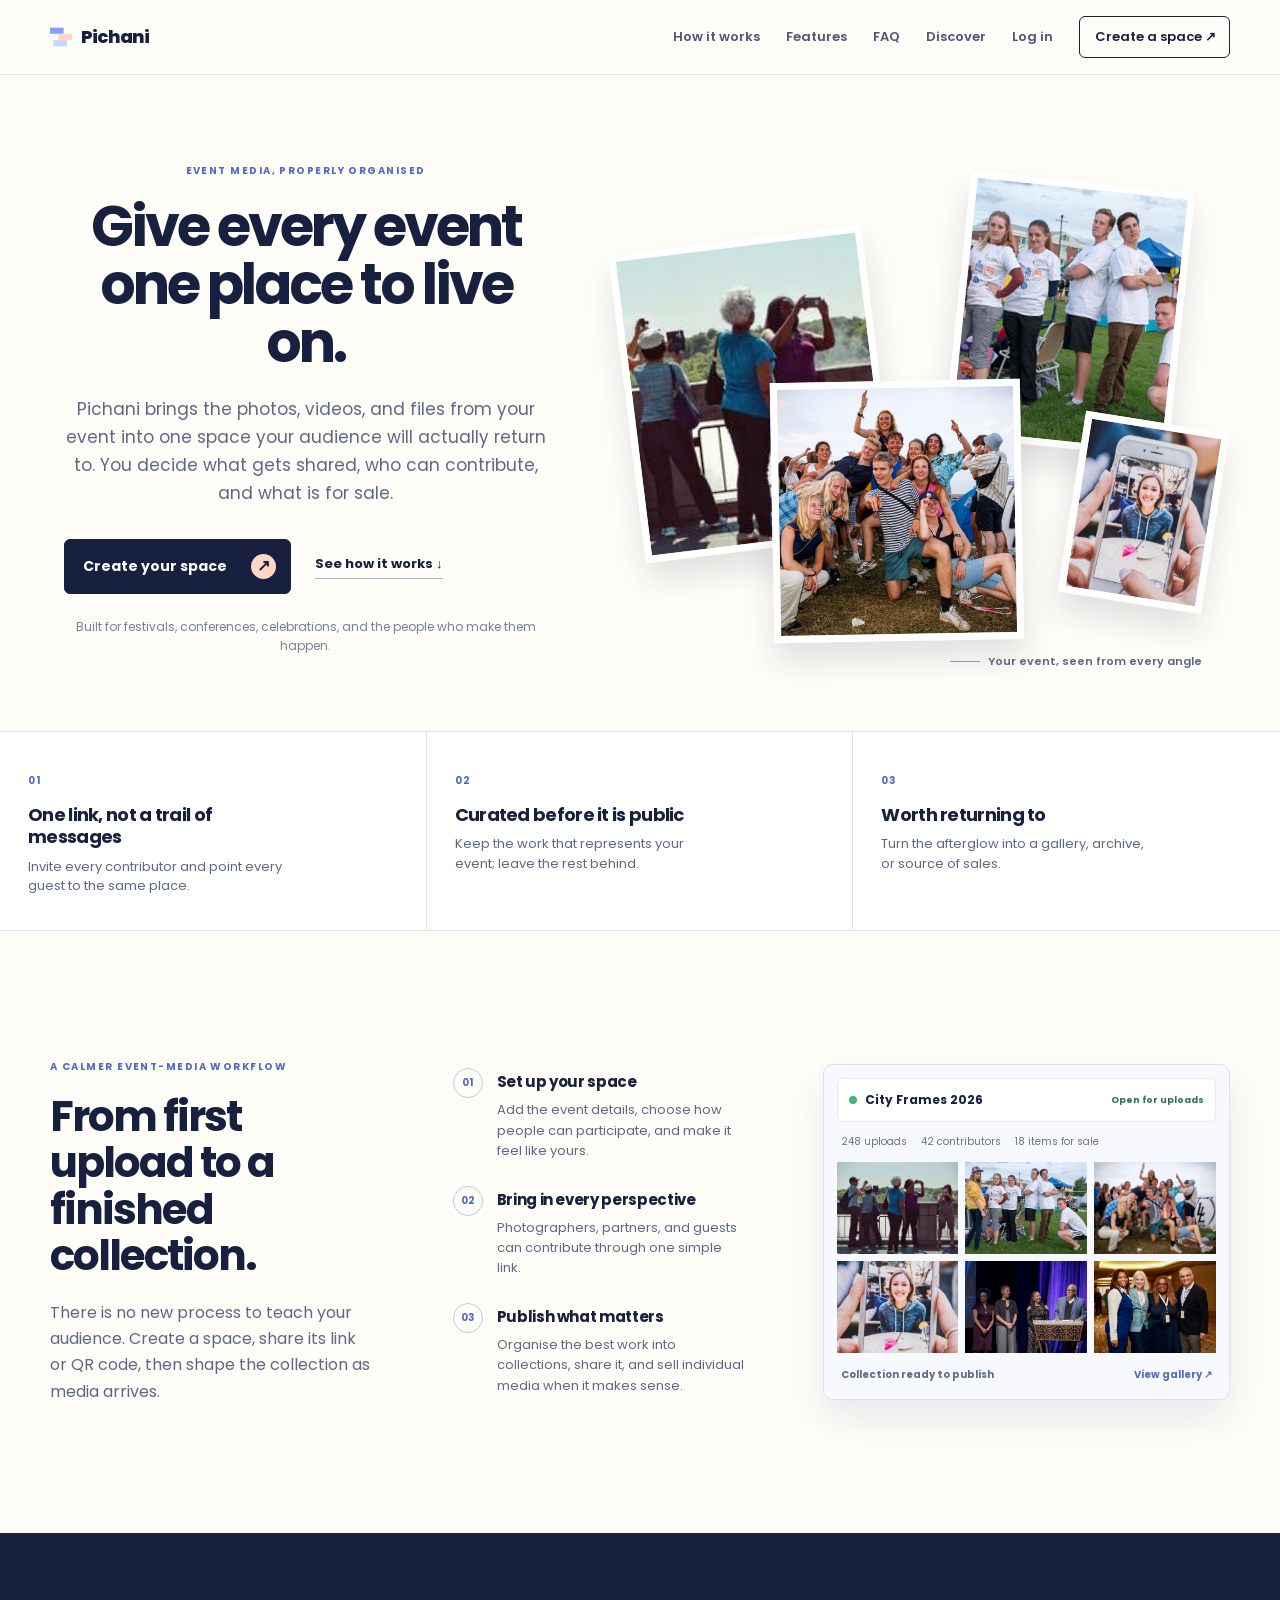
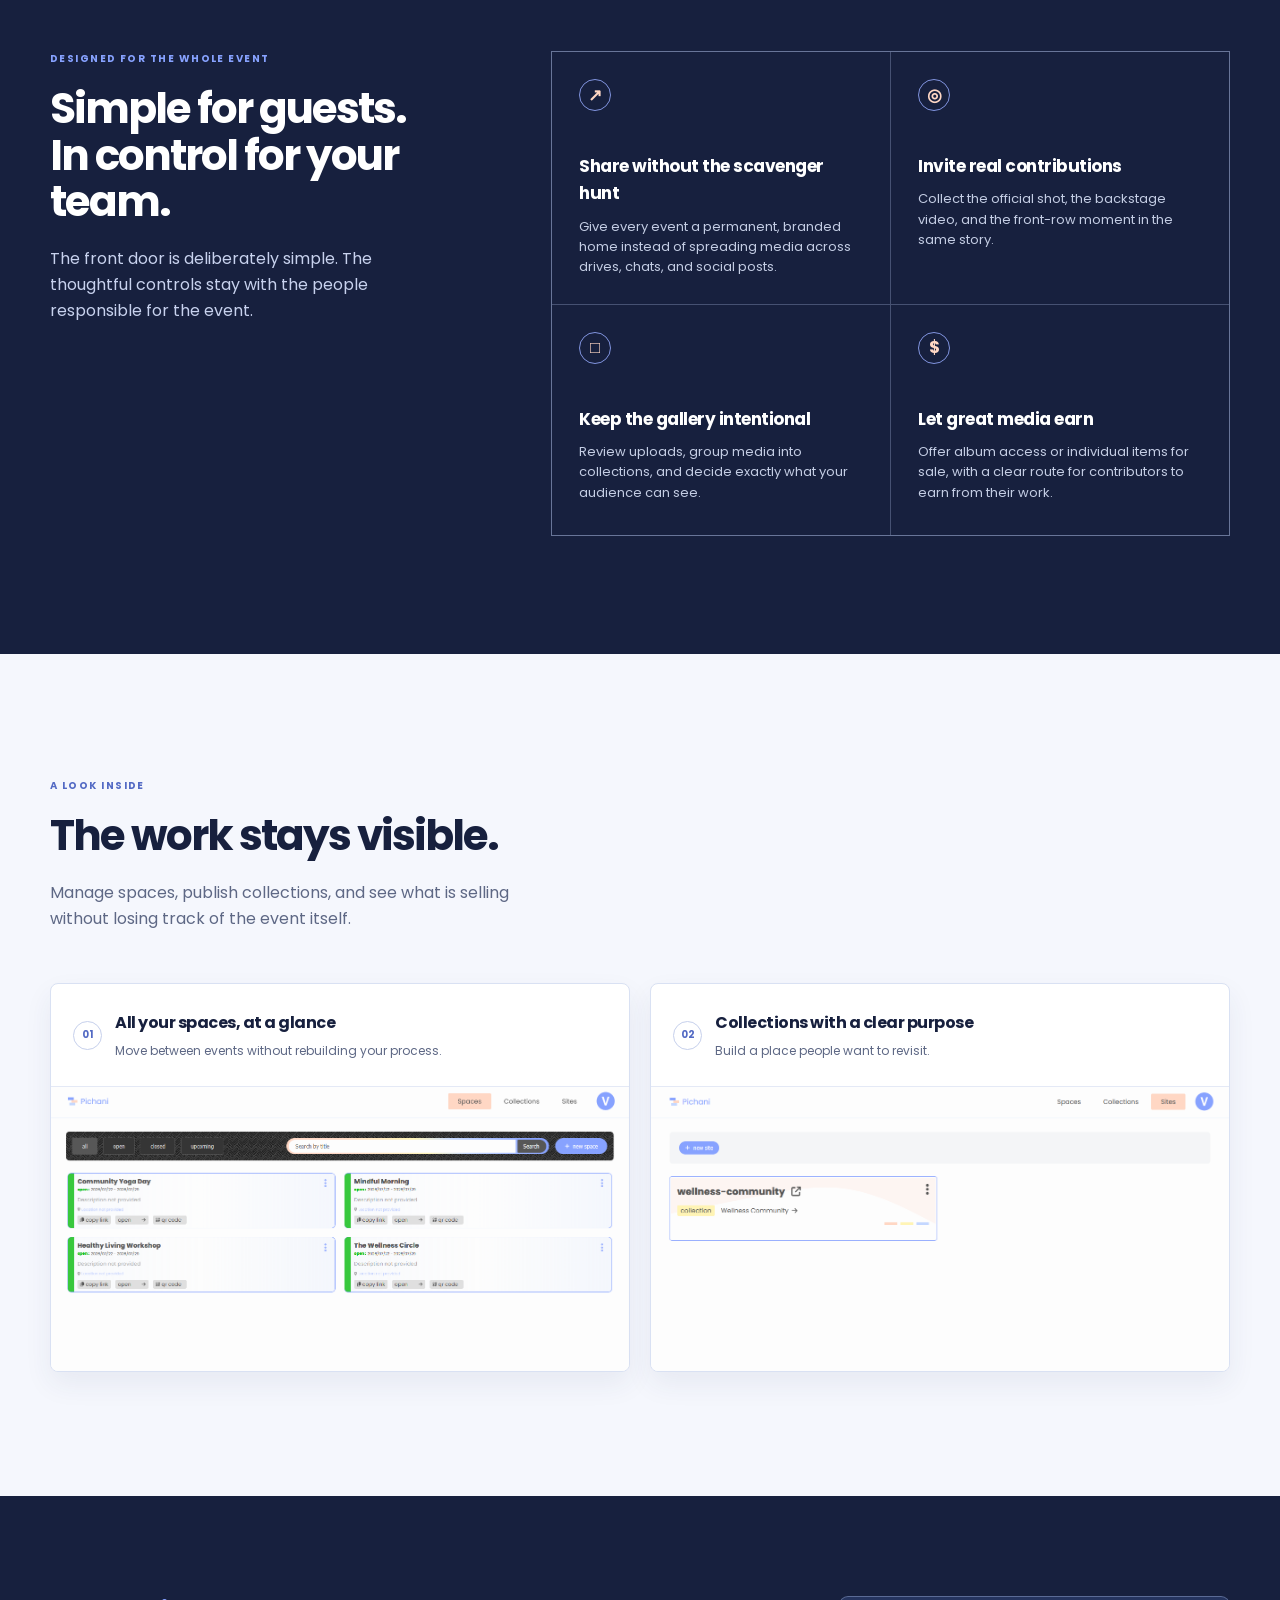
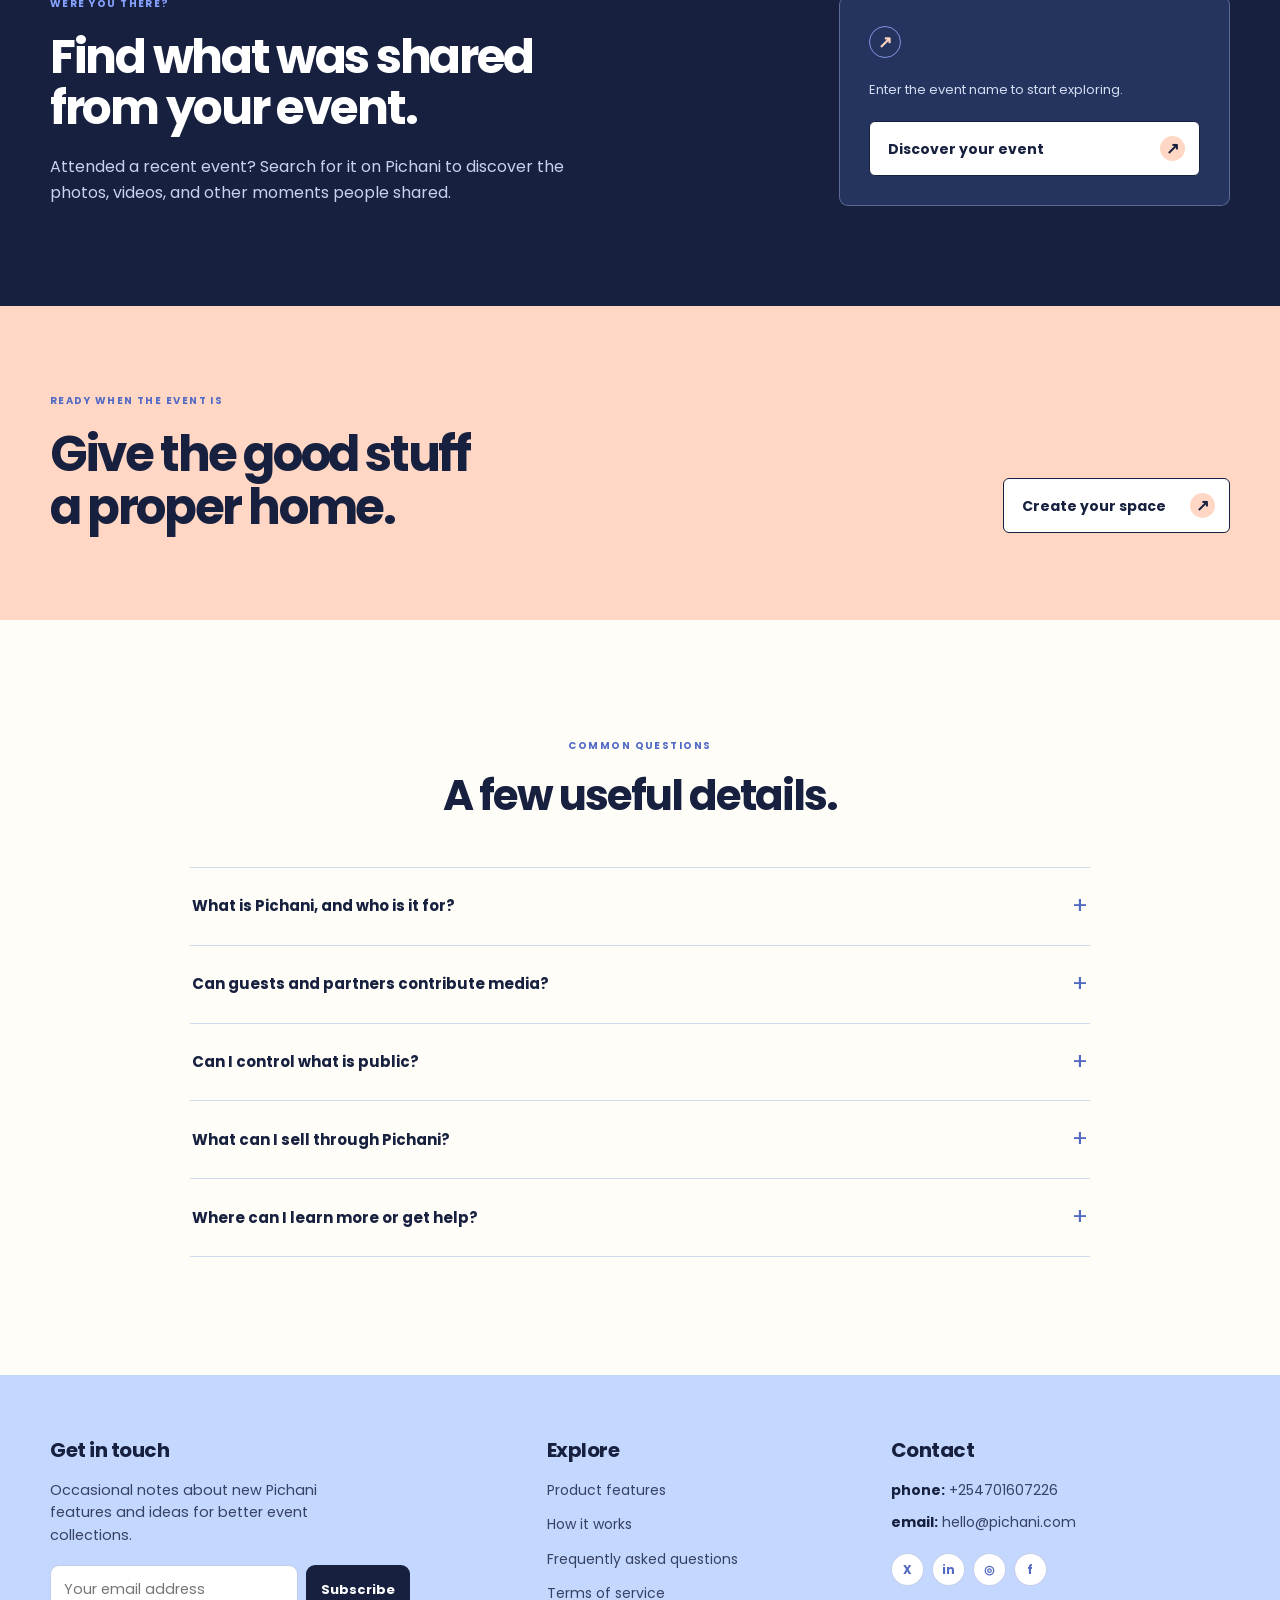
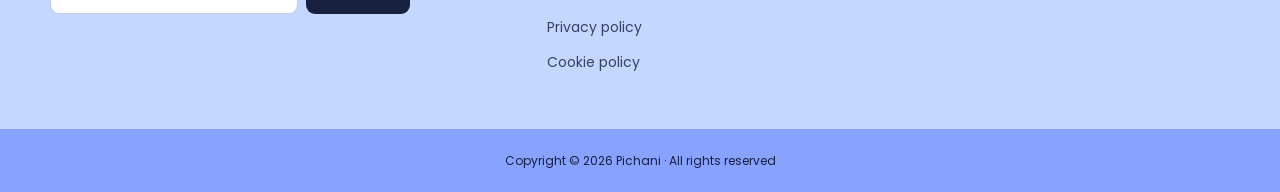
==== commit ccce896a: "Add a discover section" ====
--- a/index.html
+++ b/index.html
@@ -117,6 +117,19 @@
       </div>
     </section>
 
+    <section class="discover-cta" aria-labelledby="discover-title">
+      <div class="discover-cta-copy">
+        <p class="eyebrow">WERE YOU THERE?</p>
+        <h2 id="discover-title">Find what was shared<br>from your event.</h2>
+        <p>Attended a recent event? Search for it on Pichani to discover the photos, videos, and other moments people shared.</p>
+      </div>
+      <div class="discover-cta-action">
+        <span class="discover-marker" aria-hidden="true">↗</span>
+        <p>Enter the event name to start exploring.</p>
+        <a class="button discover-button" href="https://app.pichani.com/discover">Discover your event <span aria-hidden="true">↗</span></a>
+      </div>
+    </section>
+
     <section class="closing-cta" aria-labelledby="closing-title">
       <div><p class="eyebrow">READY WHEN THE EVENT IS</p><h2 id="closing-title">Give the good stuff<br>a proper home.</h2></div>
       <a class="button button-light" href="https://app.pichani.com/signin">Create your space <span aria-hidden="true">↗</span></a>
--- a/assets/css/homepage.css
+++ b/assets/css/homepage.css
@@ -113,6 +113,16 @@
 .demo-capture img { display: block; width: 100%; height: 285px; object-fit: cover; object-position: top; border-top: 1px solid #e4e9f6; }
 .demo-capture.mobile { display: none; }
 
+.discover-cta { display: grid; grid-template-columns: minmax(0, 1fr) minmax(270px, .58fr); gap: clamp(42px, 9vw, 140px); align-items: center; padding: 100px max(30px, calc((100vw - 1180px) / 2)); background: #17203e; }
+.discover-cta h2 { margin: 0; color: #fff; font-size: clamp(32px, 3.7vw, 52px); line-height: 1.08; letter-spacing: -2.3px; }
+.discover-cta-copy > p:last-child { max-width: 525px; margin: 20px 0 0; color: #c8d2ee; font-size: 16px; line-height: 1.65; }
+.discover-cta .eyebrow { color: #87a2ff; }
+.discover-cta-action { padding: 29px; border: 1px solid rgba(196, 215, 255, .34); border-radius: 9px; background: #25345f; }
+.discover-marker { display: grid; width: 32px; height: 32px; place-items: center; border: 1px solid #8194df; border-radius: 50%; color: #ffd7c4; font-size: 17px; font-weight: 700; }
+.discover-cta-action p { margin: 22px 0 21px; color: #d4dcf1; font-size: 13px; line-height: 1.55; }
+.discover-button { width: 100%; min-width: 0; background: #fff; color: #17203e; }
+.discover-button:hover { background: #ffd7c4; color: #17203e; }
+
 .closing-cta { display: flex; justify-content: space-between; align-items: end; gap: 42px; padding: 87px max(30px, calc((100vw - 1180px) / 2)); background: var(--peach); }
 .closing-cta h2 { margin: 0; font: 700 clamp(34px, 3.8vw, 53px)/1.08 "Poppins", sans-serif; letter-spacing: -2.4px; }
 .button-light { background: #fff; color: var(--ink); }
@@ -164,7 +174,7 @@
   .proof-strip > div:last-child { border-bottom: 0; }
   .proof-strip h2 { max-width: none; }
   .proof-strip p { max-width: 360px; }
-  .workflow, .features, .demos, .faq { display: block; padding: 78px 22px; }
+  .workflow, .features, .demos, .discover-cta, .faq { display: block; padding: 78px 22px; }
   .workflow-steps { margin-top: 39px; }
   .workflow-visual { margin-top: 42px; }
   .media-tile { min-height: 75px; }
@@ -177,6 +187,7 @@
   .demo-capture.desktop { display: none; }
   .demo-capture.mobile { display: block; }
   .demo-capture img { height: 515px; object-fit: contain; background: #fbfcff; }
+  .discover-cta-action { max-width: 420px; margin-top: 38px; }
   .closing-cta { display: block; padding: 70px 22px; }
   .closing-cta .button { margin-top: 30px; }
   .faq-heading { text-align: left; }
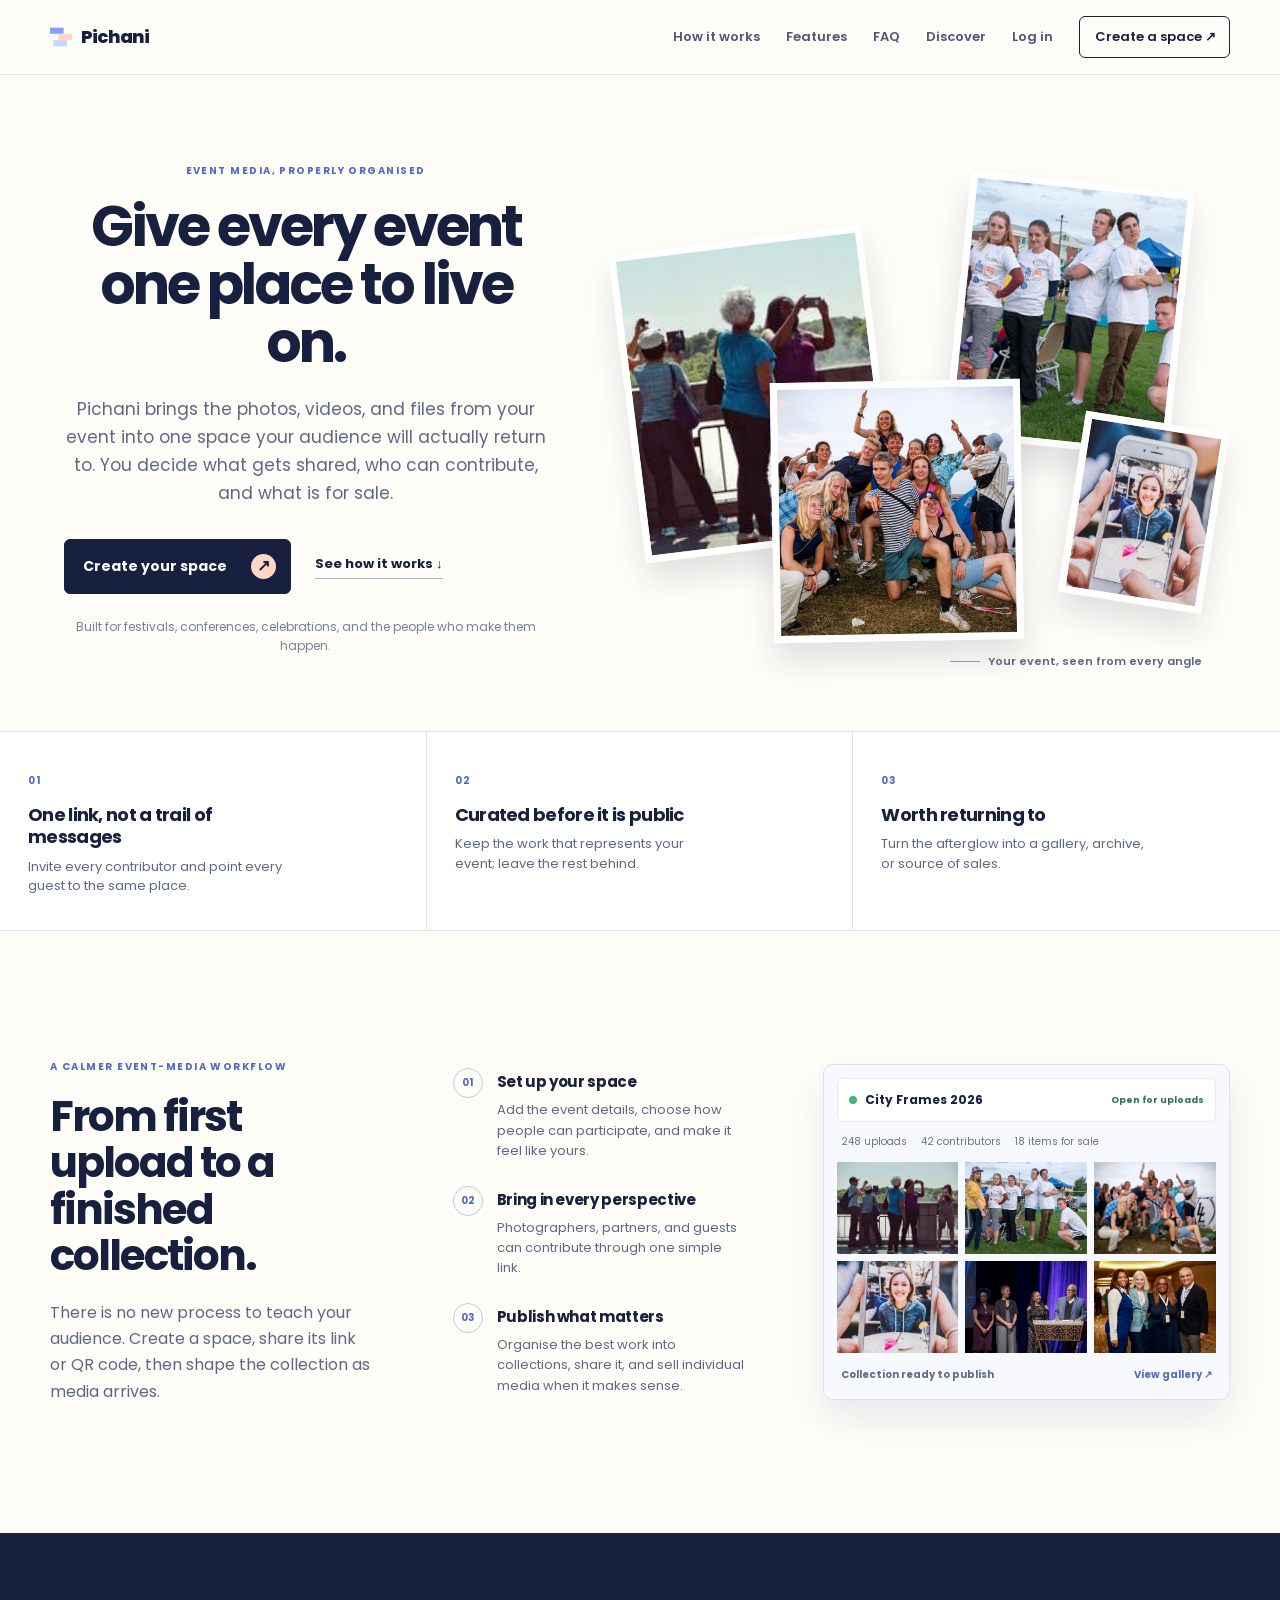
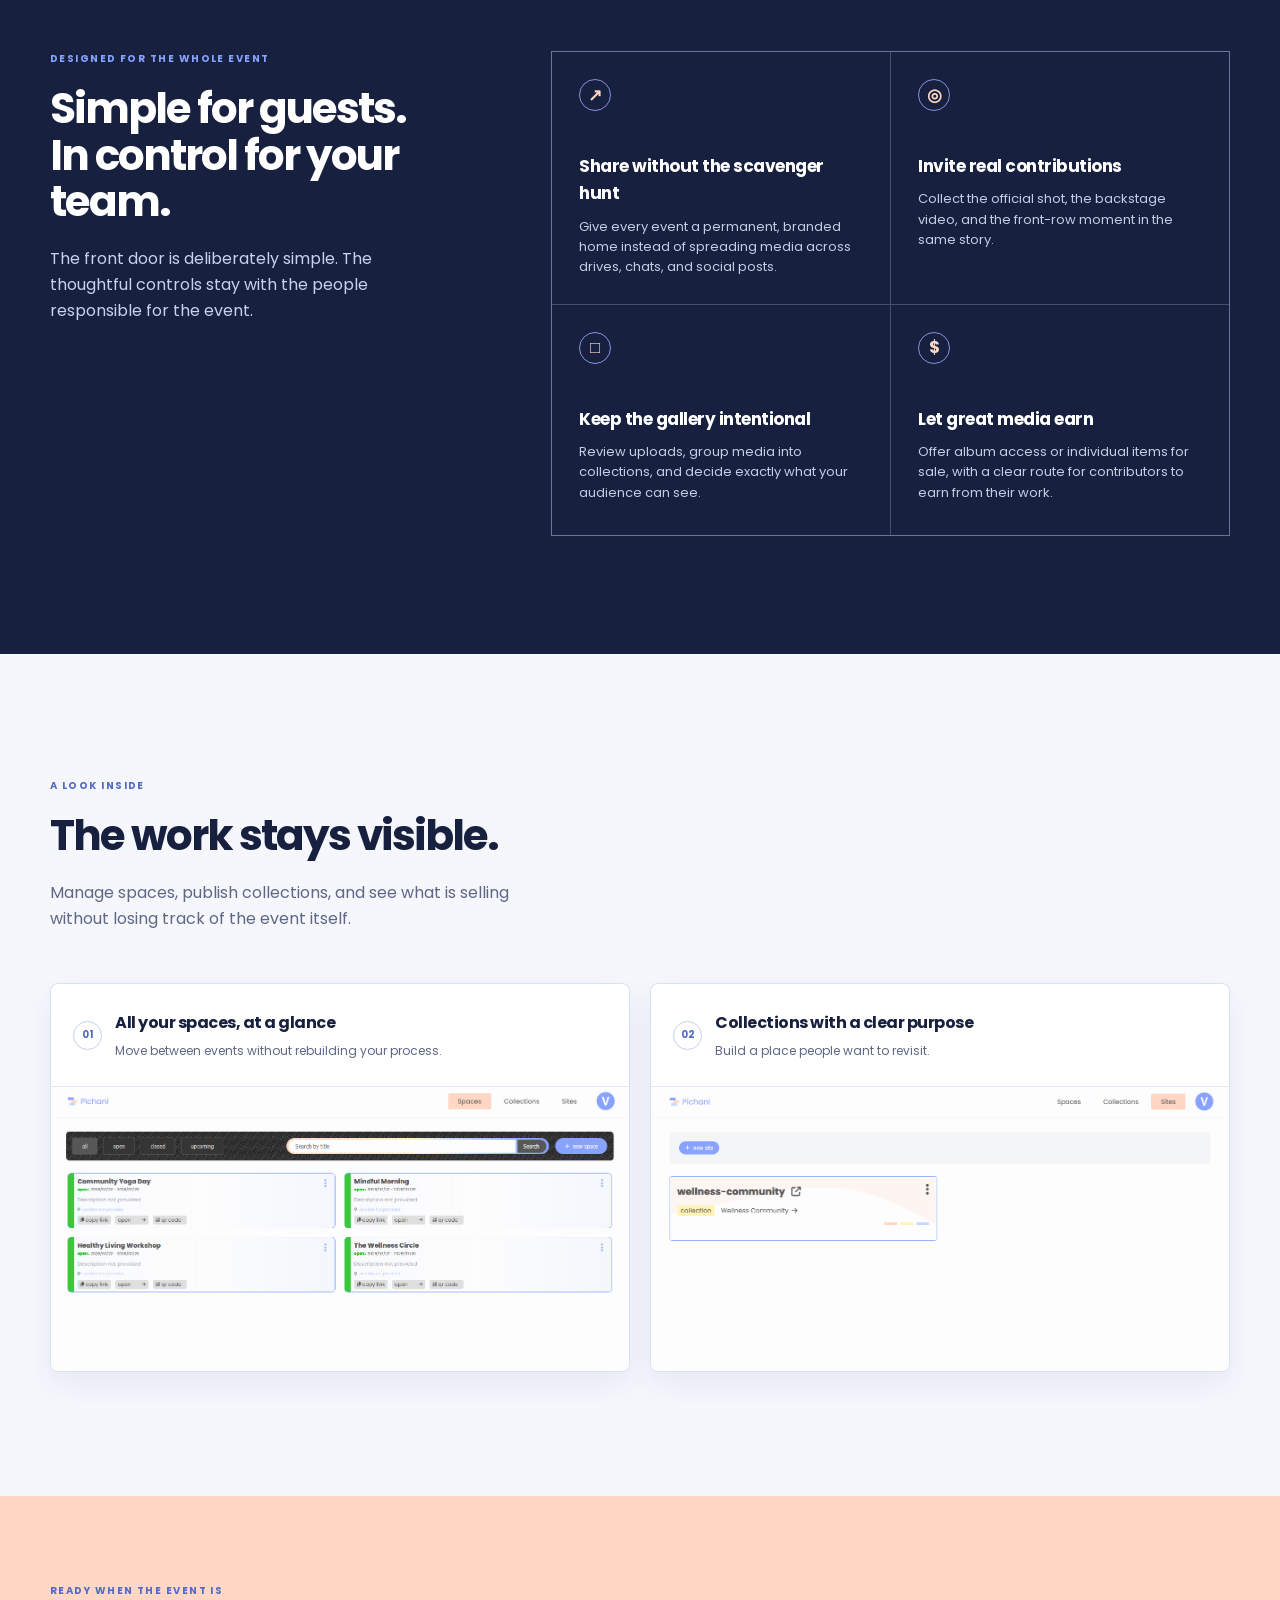
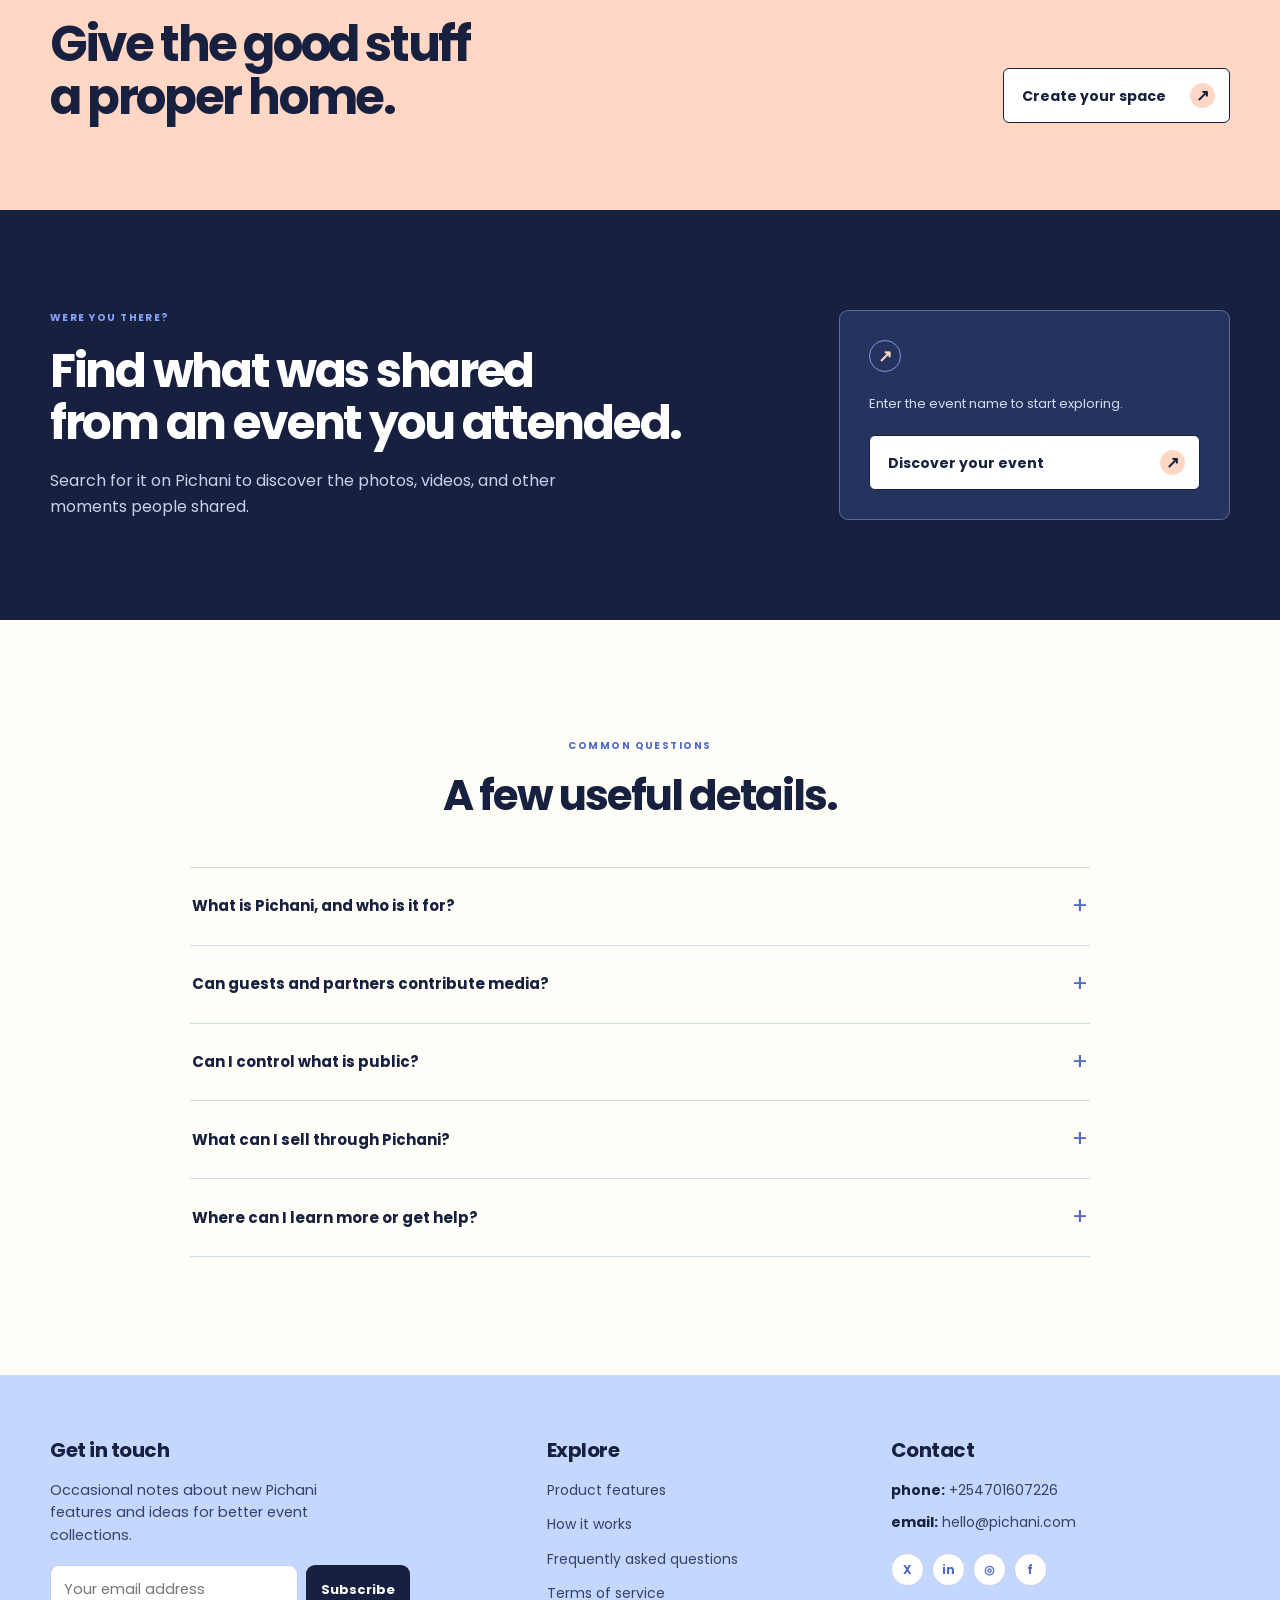
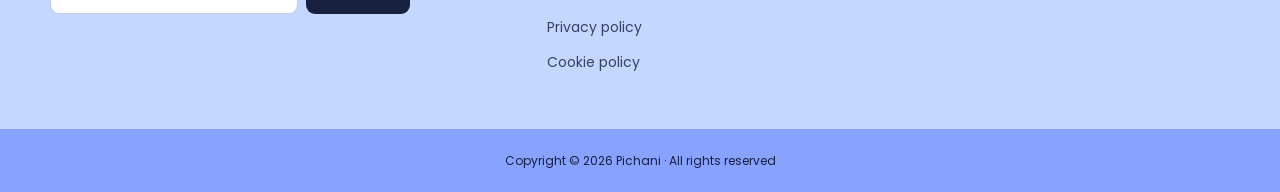
==== commit 6b257518: "Minor update" ====
--- a/index.html
+++ b/index.html
@@ -117,22 +117,22 @@
       </div>
     </section>
 
+    <section class="closing-cta" aria-labelledby="closing-title">
+      <div><p class="eyebrow">READY WHEN THE EVENT IS</p><h2 id="closing-title">Give the good stuff<br>a proper home.</h2></div>
+      <a class="button button-light" href="https://app.pichani.com/signin">Create your space <span aria-hidden="true">↗</span></a>
+    </section>
+
     <section class="discover-cta" aria-labelledby="discover-title">
       <div class="discover-cta-copy">
         <p class="eyebrow">WERE YOU THERE?</p>
-        <h2 id="discover-title">Find what was shared<br>from your event.</h2>
-        <p>Attended a recent event? Search for it on Pichani to discover the photos, videos, and other moments people shared.</p>
+        <h2 id="discover-title">Find what was shared<br>from an event you attended.</h2>
+        <p>Search for it on Pichani to discover the photos, videos, and other moments people shared.</p>
       </div>
       <div class="discover-cta-action">
         <span class="discover-marker" aria-hidden="true">↗</span>
         <p>Enter the event name to start exploring.</p>
         <a class="button discover-button" href="https://app.pichani.com/discover">Discover your event <span aria-hidden="true">↗</span></a>
       </div>
-    </section>
-
-    <section class="closing-cta" aria-labelledby="closing-title">
-      <div><p class="eyebrow">READY WHEN THE EVENT IS</p><h2 id="closing-title">Give the good stuff<br>a proper home.</h2></div>
-      <a class="button button-light" href="https://app.pichani.com/signin">Create your space <span aria-hidden="true">↗</span></a>
     </section>
 
     <section class="faq" id="faqs" aria-labelledby="faq-title">
